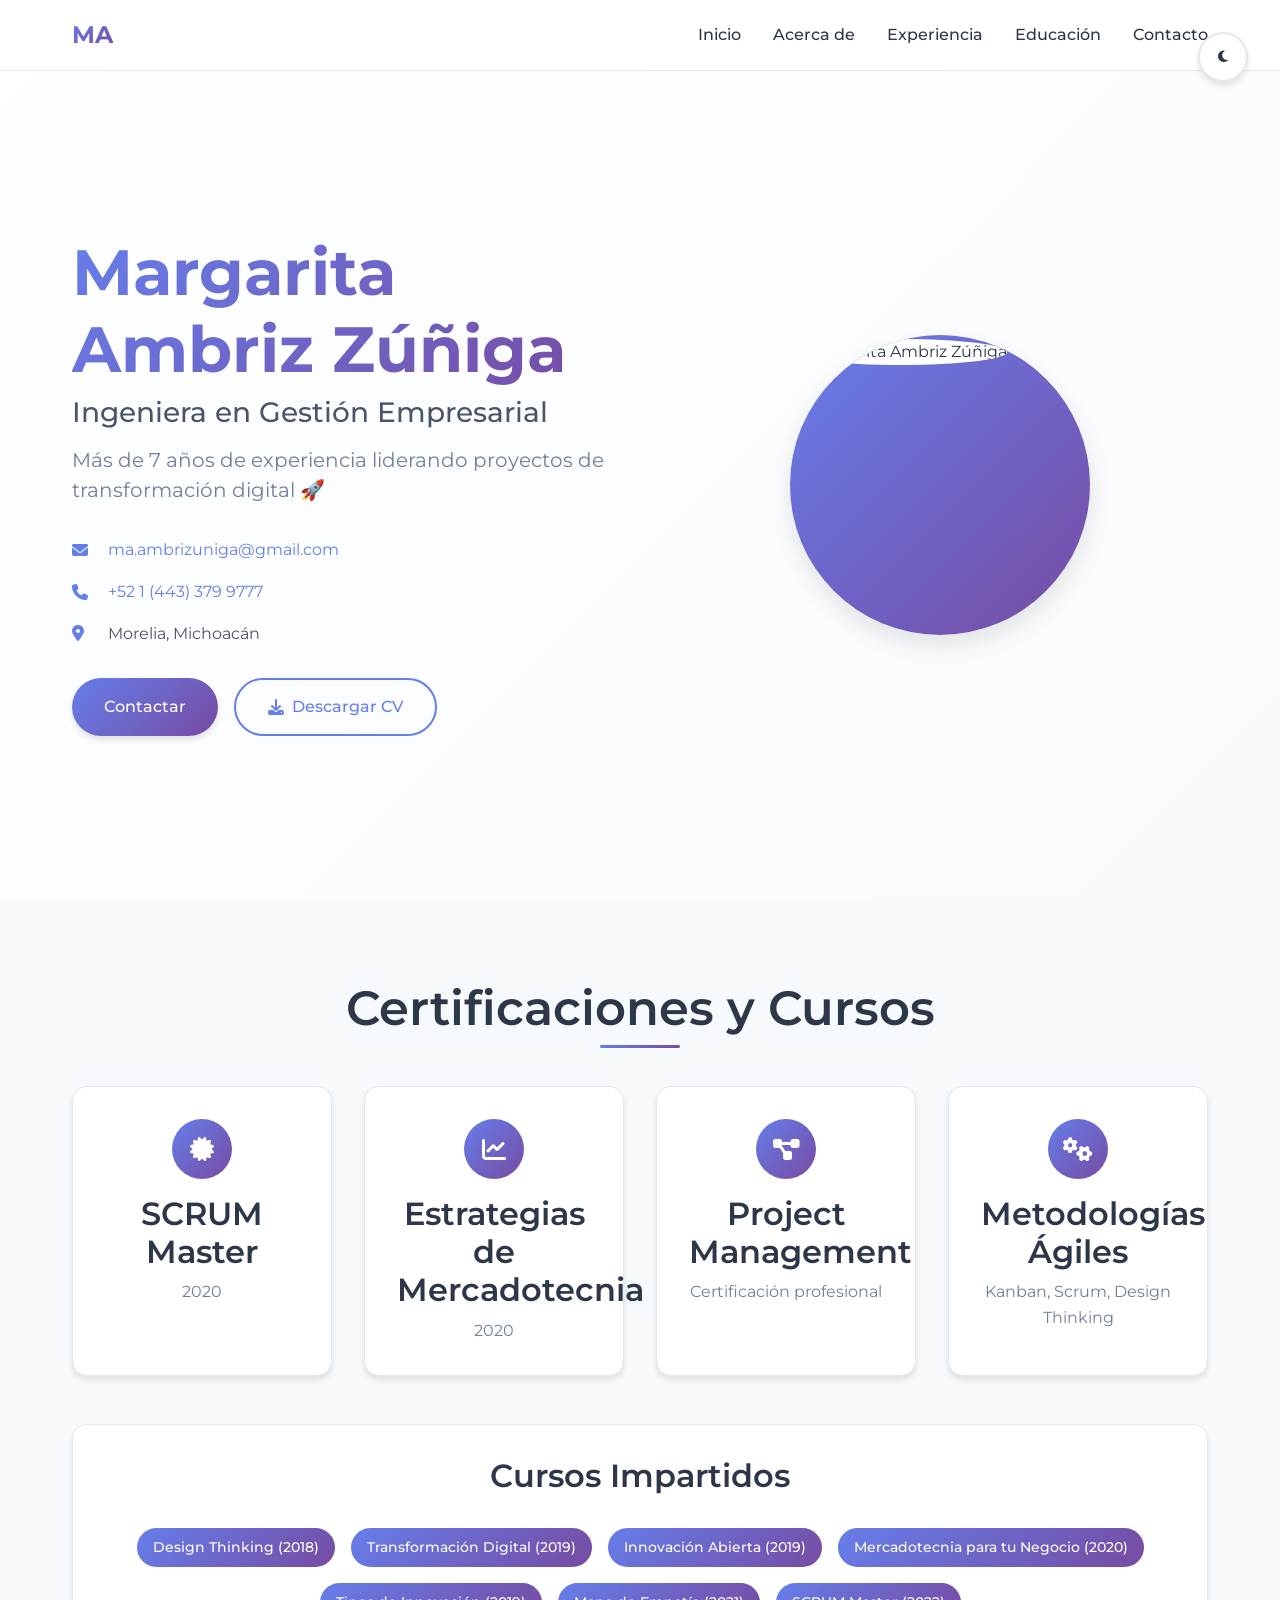
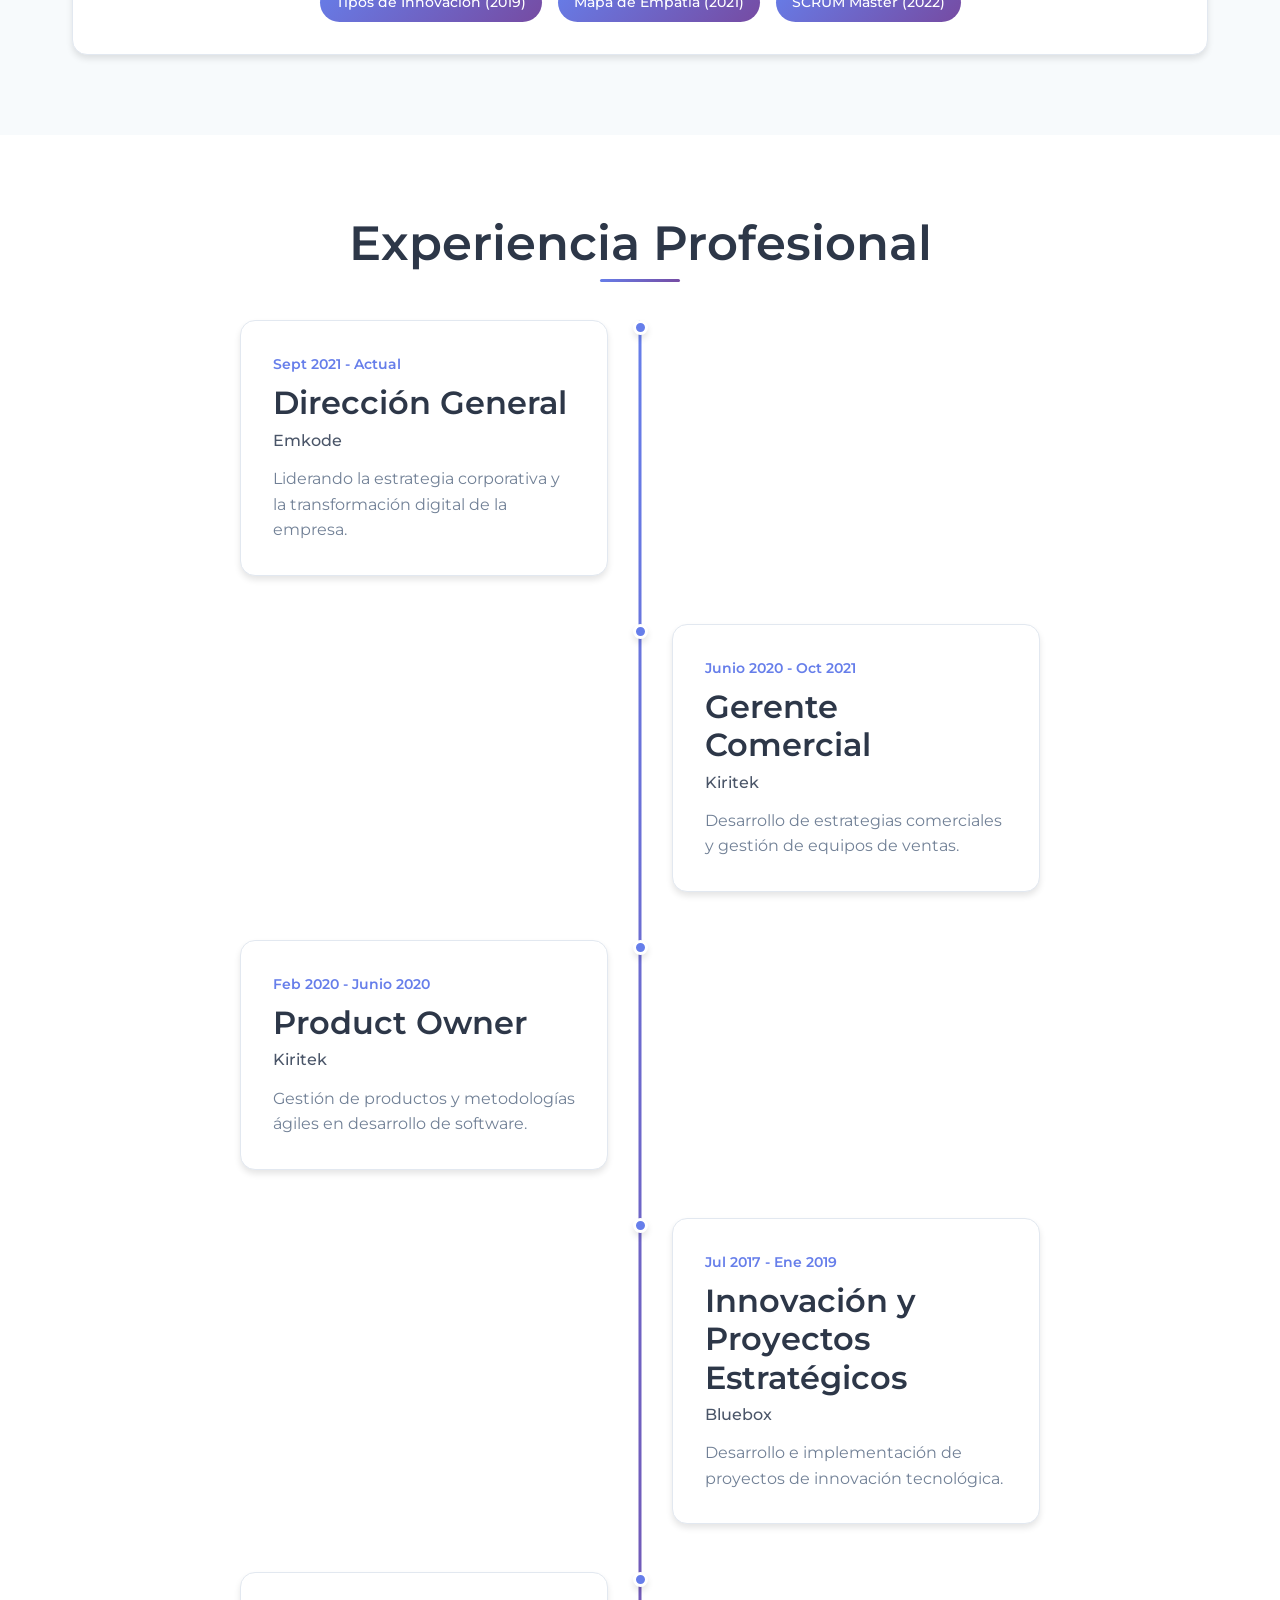
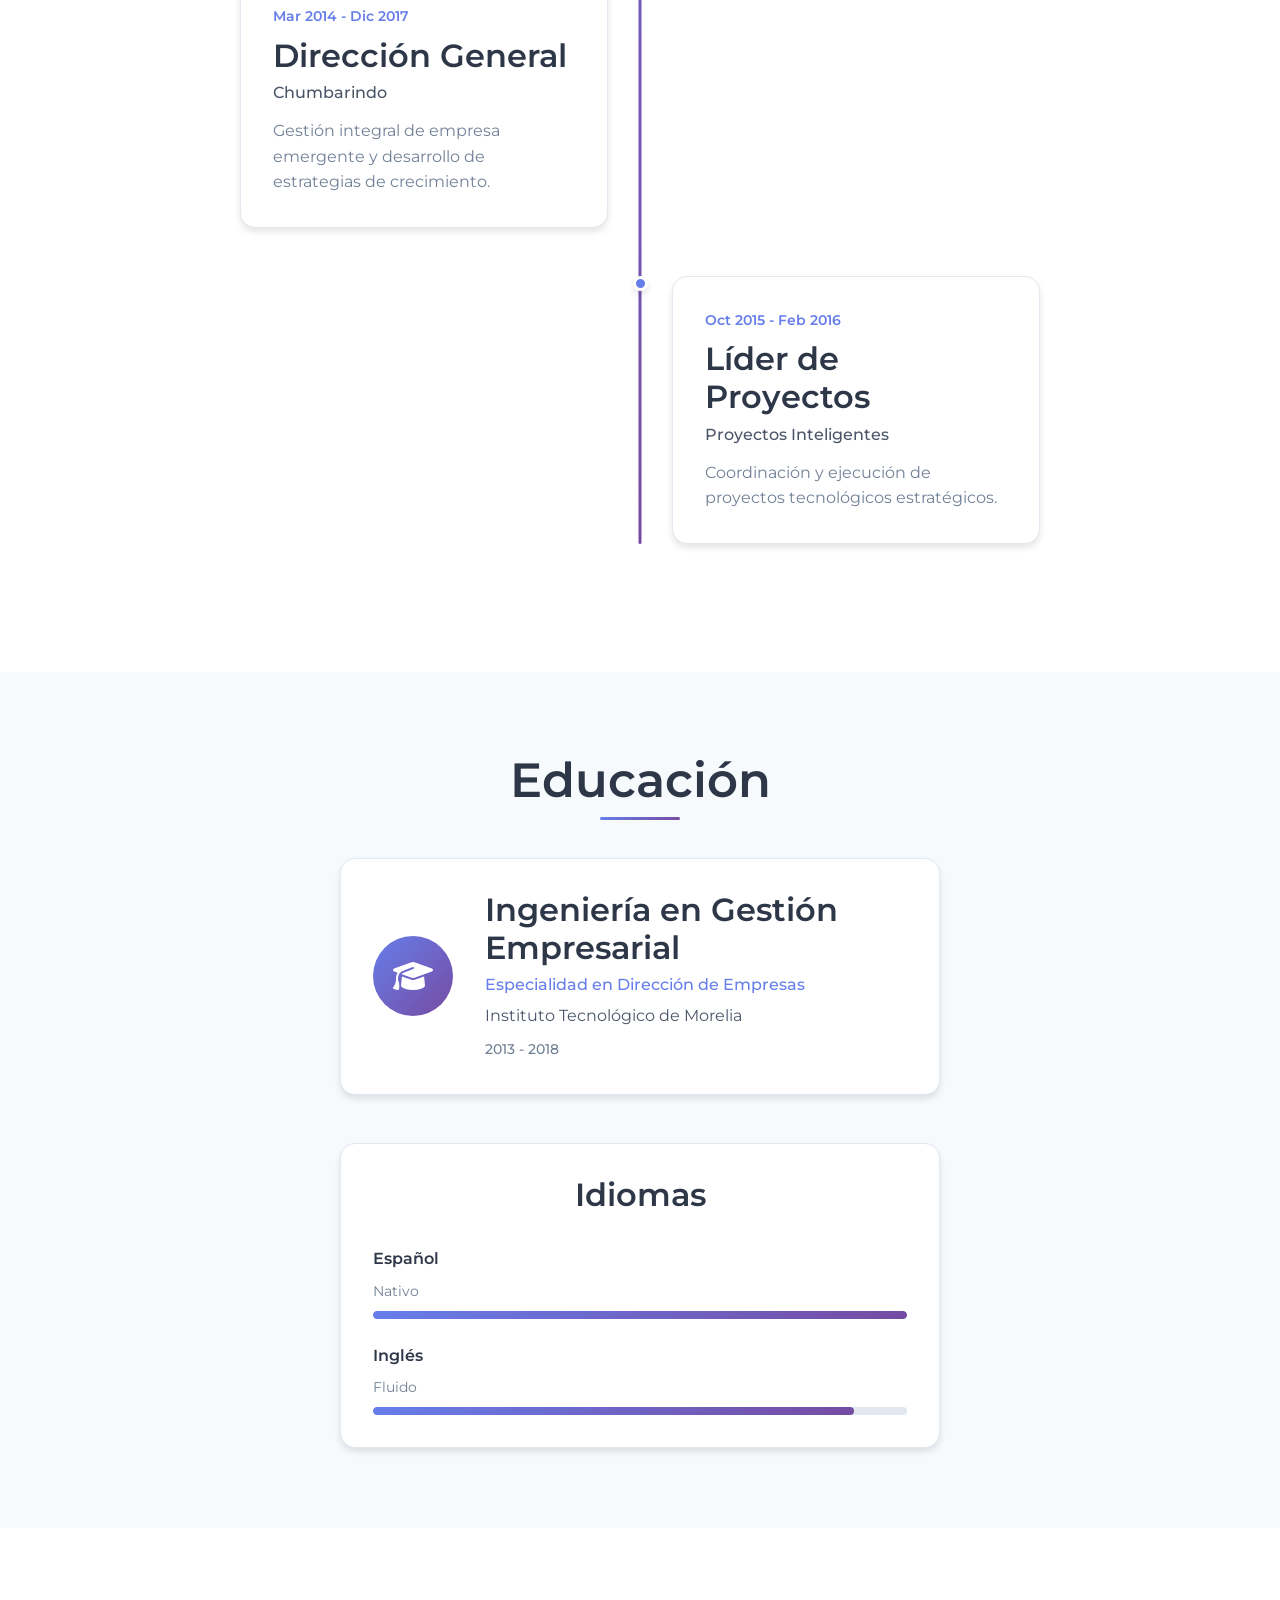
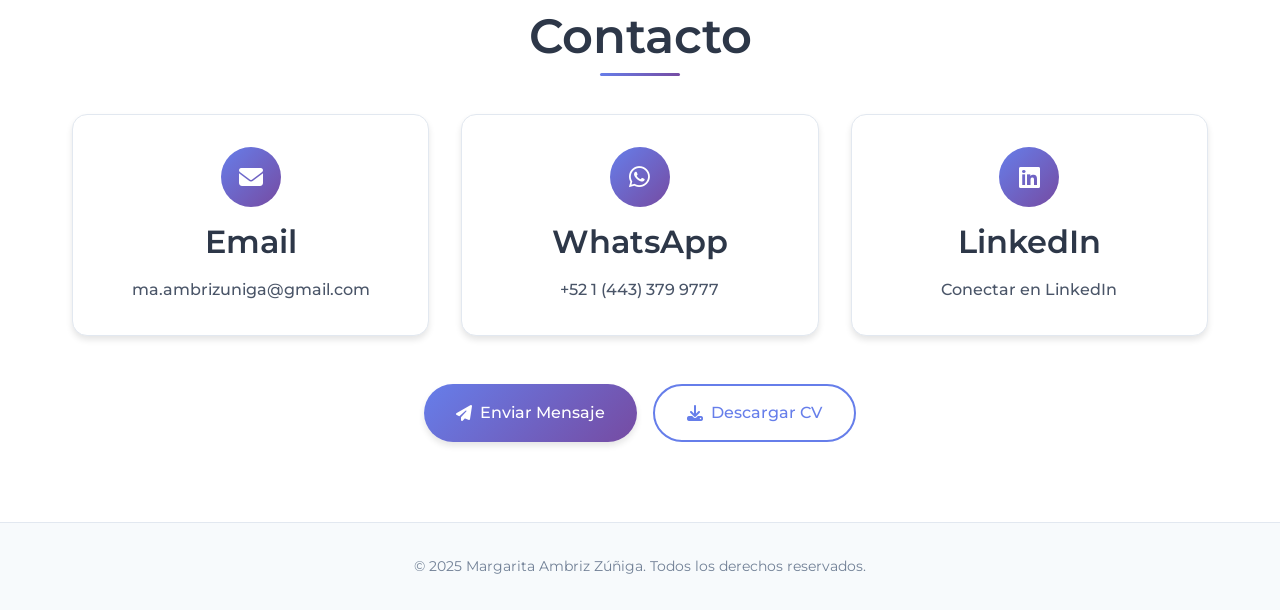
==== index.html @ 80a477b1 "first commit" ====
<!DOCTYPE html>
<html lang="es">
<head>
    <meta charset="UTF-8">
    <meta name="viewport" content="width=device-width, initial-scale=1.0">
    <title>Margarita Ambriz Zúñiga - Ingeniera en Gestión Empresarial</title>

    <!-- SEO Meta Tags -->
    <meta name="description" content="Margarita Ambriz Zúñiga - Ingeniera en Gestión Empresarial con más de 7 años de experiencia en transformación digital, SCRUM Master y líder de proyectos estratégicos.">
    <meta name="keywords" content="Ingeniera Gestión Empresarial, SCRUM Master, Transformación Digital, Project Management, Morelia Michoacán">
    <meta name="author" content="Margarita Ambriz Zúñiga">
    <meta property="og:title" content="Margarita Ambriz Zúñiga - Ingeniera en Gestión Empresarial">
    <meta property="og:description" content="Más de 7 años de experiencia liderando proyectos de transformación digital">
    <meta property="og:type" content="website">

    <!-- Google Fonts -->
    <link rel="preconnect" href="https://fonts.googleapis.com">
    <link rel="preconnect" href="https://fonts.gstatic.com" crossorigin>
    <link href="https://fonts.googleapis.com/css2?family=Montserrat:wght@300;400;500;600;700&display=swap" rel="stylesheet">

    <!-- Font Awesome Icons -->
    <link rel="stylesheet" href="https://cdnjs.cloudflare.com/ajax/libs/font-awesome/6.4.0/css/all.min.css">

    <!-- Custom CSS -->
    <link rel="stylesheet" href="style.css">
</head>
<body>
    <!-- Dark Mode Toggle -->
    <div class="theme-toggle">
        <button id="darkModeToggle" aria-label="Cambiar tema">
            <i class="fas fa-moon"></i>
        </button>
    </div>

    <!-- Navigation -->
    <nav class="navbar">
        <div class="nav-container">
            <div class="nav-logo">
                <span>MA</span>
            </div>
            <ul class="nav-menu">
                <li><a href="#hero">Inicio</a></li>
                <li><a href="#about">Acerca de</a></li>
                <li><a href="#experience">Experiencia</a></li>
                <li><a href="#education">Educación</a></li>
                <li><a href="#contact">Contacto</a></li>
            </ul>
            <div class="hamburger">
                <span></span>
                <span></span>
                <span></span>
            </div>
        </div>
    </nav>

    <!-- Hero Section -->
    <section id="hero" class="hero">
        <div class="hero-container">
            <div class="hero-content">
                <div class="hero-text">
                    <h1 class="hero-name">Margarita Ambriz Zúñiga</h1>
                    <h2 class="hero-title">Ingeniera en Gestión Empresarial</h2>
                    <p class="hero-subtitle">Más de 7 años de experiencia liderando proyectos de transformación digital 🚀</p>

                    <div class="hero-contact">
                        <div class="contact-item">
                            <i class="fas fa-envelope"></i>
                            <a href="mailto:ma.ambrizuniga@gmail.com">ma.ambrizuniga@gmail.com</a>
                        </div>
                        <div class="contact-item">
                            <i class="fas fa-phone"></i>
                            <a href="tel:+524433799777">+52 1 (443) 379 9777</a>
                        </div>
                        <div class="contact-item">
                            <i class="fas fa-map-marker-alt"></i>
                            <span>Morelia, Michoacán</span>
                        </div>
                    </div>

                    <div class="hero-buttons">
                        <a href="#contact" class="btn btn-primary">Contactar</a>
                        <a href="#" class="btn btn-secondary" id="downloadCV">
                            <i class="fas fa-download"></i>
                            Descargar CV
                        </a>
                    </div>
                </div>

                <div class="hero-image">
                    <div class="profile-photo">
                        <img src="https://via.placeholder.com/300x300/667eea/ffffff?text=MA" alt="Margarita Ambriz Zúñiga" id="profileImg">
                    </div>
                </div>
            </div>
        </div>
    </section>

    <!-- About Section -->
    <section id="about" class="about">
        <div class="container">
            <h2 class="section-title">Certificaciones y Cursos</h2>

            <div class="certifications-grid">
                <div class="cert-card">
                    <div class="cert-icon">
                        <i class="fas fa-certificate"></i>
                    </div>
                    <h3>SCRUM Master</h3>
                    <p>2020</p>
                </div>

                <div class="cert-card">
                    <div class="cert-icon">
                        <i class="fas fa-chart-line"></i>
                    </div>
                    <h3>Estrategias de Mercadotecnia</h3>
                    <p>2020</p>
                </div>

                <div class="cert-card">
                    <div class="cert-icon">
                        <i class="fas fa-project-diagram"></i>
                    </div>
                    <h3>Project Management</h3>
                    <p>Certificación profesional</p>
                </div>

                <div class="cert-card">
                    <div class="cert-icon">
                        <i class="fas fa-cogs"></i>
                    </div>
                    <h3>Metodologías Ágiles</h3>
                    <p>Kanban, Scrum, Design Thinking</p>
                </div>
            </div>

            <div class="courses-taught">
                <h3>Cursos Impartidos</h3>
                <div class="courses-list">
                    <span class="course-tag">Design Thinking (2018)</span>
                    <span class="course-tag">Transformación Digital (2019)</span>
                    <span class="course-tag">Innovación Abierta (2019)</span>
                    <span class="course-tag">Mercadotecnia para tu Negocio (2020)</span>
                    <span class="course-tag">Tipos de Innovación (2019)</span>
                    <span class="course-tag">Mapa de Empatía (2021)</span>
                    <span class="course-tag">SCRUM Master (2022)</span>
                </div>
            </div>
        </div>
    </section>

    <!-- Experience Section -->
    <section id="experience" class="experience">
        <div class="container">
            <h2 class="section-title">Experiencia Profesional</h2>

            <div class="timeline">
                <div class="timeline-item">
                    <div class="timeline-dot"></div>
                    <div class="timeline-content">
                        <div class="timeline-date">Sept 2021 - Actual</div>
                        <h3>Dirección General</h3>
                        <h4>Emkode</h4>
                        <p>Liderando la estrategia corporativa y la transformación digital de la empresa.</p>
                    </div>
                </div>

                <div class="timeline-item">
                    <div class="timeline-dot"></div>
                    <div class="timeline-content">
                        <div class="timeline-date">Junio 2020 - Oct 2021</div>
                        <h3>Gerente Comercial</h3>
                        <h4>Kiritek</h4>
                        <p>Desarrollo de estrategias comerciales y gestión de equipos de ventas.</p>
                    </div>
                </div>

                <div class="timeline-item">
                    <div class="timeline-dot"></div>
                    <div class="timeline-content">
                        <div class="timeline-date">Feb 2020 - Junio 2020</div>
                        <h3>Product Owner</h3>
                        <h4>Kiritek</h4>
                        <p>Gestión de productos y metodologías ágiles en desarrollo de software.</p>
                    </div>
                </div>

                <div class="timeline-item">
                    <div class="timeline-dot"></div>
                    <div class="timeline-content">
                        <div class="timeline-date">Jul 2017 - Ene 2019</div>
                        <h3>Innovación y Proyectos Estratégicos</h3>
                        <h4>Bluebox</h4>
                        <p>Desarrollo e implementación de proyectos de innovación tecnológica.</p>
                    </div>
                </div>

                <div class="timeline-item">
                    <div class="timeline-dot"></div>
                    <div class="timeline-content">
                        <div class="timeline-date">Mar 2014 - Dic 2017</div>
                        <h3>Dirección General</h3>
                        <h4>Chumbarindo</h4>
                        <p>Gestión integral de empresa emergente y desarrollo de estrategias de crecimiento.</p>
                    </div>
                </div>

                <div class="timeline-item">
                    <div class="timeline-dot"></div>
                    <div class="timeline-content">
                        <div class="timeline-date">Oct 2015 - Feb 2016</div>
                        <h3>Líder de Proyectos</h3>
                        <h4>Proyectos Inteligentes</h4>
                        <p>Coordinación y ejecución de proyectos tecnológicos estratégicos.</p>
                    </div>
                </div>
            </div>
        </div>
    </section>

    <!-- Education Section -->
    <section id="education" class="education">
        <div class="container">
            <h2 class="section-title">Educación</h2>

            <div class="education-content">
                <div class="education-item">
                    <div class="education-icon">
                        <i class="fas fa-graduation-cap"></i>
                    </div>
                    <div class="education-info">
                        <h3>Ingeniería en Gestión Empresarial</h3>
                        <h4>Especialidad en Dirección de Empresas</h4>
                        <p>Instituto Tecnológico de Morelia</p>
                        <span class="education-date">2013 - 2018</span>
                    </div>
                </div>
            </div>

            <div class="languages">
                <h3>Idiomas</h3>
                <div class="languages-grid">
                    <div class="language-item">
                        <span class="language-name">Español</span>
                        <span class="language-level">Nativo</span>
                        <div class="language-bar">
                            <div class="language-progress" style="width: 100%"></div>
                        </div>
                    </div>
                    <div class="language-item">
                        <span class="language-name">Inglés</span>
                        <span class="language-level">Fluido</span>
                        <div class="language-bar">
                            <div class="language-progress" style="width: 90%"></div>
                        </div>
                    </div>
                </div>
            </div>
        </div>
    </section>

    <!-- Contact Section -->
    <section id="contact" class="contact">
        <div class="container">
            <h2 class="section-title">Contacto</h2>

            <div class="contact-content">
                <div class="contact-info">
                    <div class="contact-card">
                        <div class="contact-icon">
                            <i class="fas fa-envelope"></i>
                        </div>
                        <h3>Email</h3>
                        <a href="mailto:ma.ambrizuniga@gmail.com">ma.ambrizuniga@gmail.com</a>
                    </div>

                    <div class="contact-card">
                        <div class="contact-icon">
                            <i class="fab fa-whatsapp"></i>
                        </div>
                        <h3>WhatsApp</h3>
                        <a href="https://wa.me/524433799777" target="_blank">+52 1 (443) 379 9777</a>
                    </div>

                    <div class="contact-card">
                        <div class="contact-icon">
                            <i class="fab fa-linkedin"></i>
                        </div>
                        <h3>LinkedIn</h3>
                        <a href="#" target="_blank" id="linkedinLink">Conectar en LinkedIn</a>
                    </div>
                </div>

                <div class="contact-actions">
                    <a href="mailto:ma.ambrizuniga@gmail.com" class="btn btn-primary">
                        <i class="fas fa-paper-plane"></i>
                        Enviar Mensaje
                    </a>
                    <a href="#" class="btn btn-secondary" id="downloadCVFooter">
                        <i class="fas fa-download"></i>
                        Descargar CV
                    </a>
                </div>
            </div>
        </div>
    </section>

    <!-- Footer -->
    <footer class="footer">
        <div class="container">
            <p>&copy; 2025 Margarita Ambriz Zúñiga. Todos los derechos reservados.</p>
        </div>
    </footer>

    <!-- Custom JavaScript -->
    <script src="script.js"></script>
</body>
</html>
---- style.css ----
/* Reset and Base Styles */
* {
    margin: 0;
    padding: 0;
    box-sizing: border-box;
}

:root {
    /* Light Theme Colors */
    --primary-color: #667eea;
    --primary-gradient: linear-gradient(135deg, #667eea 0%, #764ba2 100%);
    --secondary-color: #f093fb;
    --accent-color: #4facfe;
    --text-primary: #2d3748;
    --text-secondary: #4a5568;
    --text-muted: #718096;
    --bg-primary: #ffffff;
    --bg-secondary: #f7fafc;
    --bg-card: #ffffff;
    --border-color: #e2e8f0;
    --shadow-light: 0 1px 3px rgba(0, 0, 0, 0.1);
    --shadow-medium: 0 4px 6px rgba(0, 0, 0, 0.1);
    --shadow-large: 0 10px 25px rgba(0, 0, 0, 0.1);
    --transition: all 0.3s cubic-bezier(0.4, 0, 0.2, 1);
}

/* Dark Theme Colors */
[data-theme="dark"] {
    --text-primary: #f7fafc;
    --text-secondary: #e2e8f0;
    --text-muted: #a0aec0;
    --bg-primary: #1a202c;
    --bg-secondary: #2d3748;
    --bg-card: #2d3748;
    --border-color: #4a5568;
    --shadow-light: 0 1px 3px rgba(0, 0, 0, 0.3);
    --shadow-medium: 0 4px 6px rgba(0, 0, 0, 0.3);
    --shadow-large: 0 10px 25px rgba(0, 0, 0, 0.3);
}

html {
    scroll-behavior: smooth;
}

body {
    font-family: 'Montserrat', sans-serif;
    line-height: 1.6;
    color: var(--text-primary);
    background-color: var(--bg-primary);
    transition: var(--transition);
}

/* Typography */
h1, h2, h3, h4, h5, h6 {
    font-weight: 600;
    line-height: 1.2;
    margin-bottom: 1rem;
}

h1 {
    font-size: clamp(2.5rem, 5vw, 4rem);
    font-weight: 700;
}

h2 {
    font-size: clamp(2rem, 4vw, 3rem);
}

h3 {
    font-size: clamp(1.5rem, 3vw, 2rem);
}

p {
    margin-bottom: 1rem;
    color: var(--text-secondary);
}

a {
    text-decoration: none;
    color: var(--primary-color);
    transition: var(--transition);
}

a:hover {
    color: var(--accent-color);
}

/* Utility Classes */
.container {
    max-width: 1200px;
    margin: 0 auto;
    padding: 0 2rem;
}

.section-title {
    text-align: center;
    margin-bottom: 3rem;
    position: relative;
    color: var(--text-primary);
}

.section-title::after {
    content: '';
    position: absolute;
    bottom: -10px;
    left: 50%;
    transform: translateX(-50%);
    width: 80px;
    height: 3px;
    background: var(--primary-gradient);
    border-radius: 2px;
}

/* Buttons */
.btn {
    display: inline-flex;
    align-items: center;
    gap: 0.5rem;
    padding: 0.875rem 2rem;
    border: none;
    border-radius: 50px;
    font-weight: 500;
    text-decoration: none;
    cursor: pointer;
    transition: var(--transition);
    font-size: 1rem;
    text-align: center;
}

.btn-primary {
    background: var(--primary-gradient);
    color: white;
    box-shadow: var(--shadow-medium);
}

.btn-primary:hover {
    transform: translateY(-2px);
    box-shadow: var(--shadow-large);
    color: white;
}

.btn-secondary {
    background: transparent;
    color: var(--primary-color);
    border: 2px solid var(--primary-color);
}

.btn-secondary:hover {
    background: var(--primary-color);
    color: white;
}

/* Theme Toggle */
.theme-toggle {
    position: fixed;
    top: 2rem;
    right: 2rem;
    z-index: 1000;
}

#darkModeToggle {
    background: var(--bg-card);
    border: 2px solid var(--border-color);
    border-radius: 50%;
    width: 50px;
    height: 50px;
    display: flex;
    align-items: center;
    justify-content: center;
    cursor: pointer;
    transition: var(--transition);
    color: var(--text-primary);
    box-shadow: var(--shadow-medium);
}

#darkModeToggle:hover {
    transform: scale(1.1);
    box-shadow: var(--shadow-large);
}

/* Navigation */
.navbar {
    position: fixed;
    top: 0;
    width: 100%;
    background: rgba(255, 255, 255, 0.95);
    backdrop-filter: blur(10px);
    border-bottom: 1px solid var(--border-color);
    z-index: 999;
    transition: var(--transition);
}

[data-theme="dark"] .navbar {
    background: rgba(26, 32, 44, 0.95);
}

.nav-container {
    max-width: 1200px;
    margin: 0 auto;
    padding: 0 2rem;
    display: flex;
    align-items: center;
    justify-content: space-between;
    height: 70px;
}

.nav-logo {
    font-size: 1.5rem;
    font-weight: 700;
    background: var(--primary-gradient);
    -webkit-background-clip: text;
    -webkit-text-fill-color: transparent;
    background-clip: text;
}

.nav-menu {
    display: flex;
    list-style: none;
    gap: 2rem;
    margin: 0;
}

.nav-menu a {
    color: var(--text-primary);
    font-weight: 500;
    transition: var(--transition);
    position: relative;
}

.nav-menu a::after {
    content: '';
    position: absolute;
    bottom: -5px;
    left: 0;
    width: 0;
    height: 2px;
    background: var(--primary-gradient);
    transition: var(--transition);
}

.nav-menu a:hover::after {
    width: 100%;
}

.hamburger {
    display: none;
    flex-direction: column;
    cursor: pointer;
    gap: 4px;
}

.hamburger span {
    width: 25px;
    height: 3px;
    background: var(--text-primary);
    border-radius: 2px;
    transition: var(--transition);
}

/* Hero Section */
.hero {
    min-height: 100vh;
    display: flex;
    align-items: center;
    background: linear-gradient(135deg, var(--bg-primary) 0%, var(--bg-secondary) 100%);
    padding-top: 70px;
}

.hero-container {
    max-width: 1200px;
    margin: 0 auto;
    padding: 0 2rem;
    width: 100%;
}

.hero-content {
    display: grid;
    grid-template-columns: 1fr 1fr;
    gap: 4rem;
    align-items: center;
}

.hero-name {
    background: var(--primary-gradient);
    -webkit-background-clip: text;
    -webkit-text-fill-color: transparent;
    background-clip: text;
    margin-bottom: 0.5rem;
}

.hero-title {
    color: var(--text-secondary);
    font-size: clamp(1.25rem, 3vw, 1.75rem);
    font-weight: 500;
    margin-bottom: 1rem;
}

.hero-subtitle {
    font-size: clamp(1.1rem, 2.5vw, 1.25rem);
    color: var(--text-muted);
    margin-bottom: 2rem;
    line-height: 1.5;
}

.hero-contact {
    display: flex;
    flex-direction: column;
    gap: 1rem;
    margin-bottom: 2rem;
}

.contact-item {
    display: flex;
    align-items: center;
    gap: 1rem;
    color: var(--text-secondary);
}

.contact-item i {
    color: var(--primary-color);
    width: 20px;
}

.hero-buttons {
    display: flex;
    gap: 1rem;
    flex-wrap: wrap;
}

.hero-image {
    display: flex;
    justify-content: center;
    align-items: center;
}

.profile-photo {
    position: relative;
    width: 300px;
    height: 300px;
    border-radius: 50%;
    overflow: hidden;
    box-shadow: var(--shadow-large);
    background: var(--primary-gradient);
    padding: 4px;
}

.profile-photo img {
    width: 100%;
    height: 100%;
    object-fit: cover;
    border-radius: 50%;
    background: var(--bg-primary);
}

/* About Section */
.about {
    padding: 5rem 0;
    background: var(--bg-secondary);
}

.certifications-grid {
    display: grid;
    grid-template-columns: repeat(auto-fit, minmax(250px, 1fr));
    gap: 2rem;
    margin-bottom: 3rem;
}

.cert-card {
    background: var(--bg-card);
    padding: 2rem;
    border-radius: 15px;
    text-align: center;
    box-shadow: var(--shadow-medium);
    transition: var(--transition);
    border: 1px solid var(--border-color);
}

.cert-card:hover {
    transform: translateY(-5px);
    box-shadow: var(--shadow-large);
}

.cert-icon {
    width: 60px;
    height: 60px;
    background: var(--primary-gradient);
    border-radius: 50%;
    display: flex;
    align-items: center;
    justify-content: center;
    margin: 0 auto 1rem;
    color: white;
    font-size: 1.5rem;
}

.cert-card h3 {
    color: var(--text-primary);
    margin-bottom: 0.5rem;
}

.cert-card p {
    color: var(--text-muted);
    margin: 0;
}

.courses-taught {
    background: var(--bg-card);
    padding: 2rem;
    border-radius: 15px;
    box-shadow: var(--shadow-medium);
    border: 1px solid var(--border-color);
}

.courses-taught h3 {
    text-align: center;
    margin-bottom: 2rem;
    color: var(--text-primary);
}

.courses-list {
    display: flex;
    flex-wrap: wrap;
    gap: 1rem;
    justify-content: center;
}

.course-tag {
    background: var(--primary-gradient);
    color: white;
    padding: 0.5rem 1rem;
    border-radius: 25px;
    font-size: 0.9rem;
    font-weight: 500;
    transition: var(--transition);
}

.course-tag:hover {
    transform: scale(1.05);
}

/* Experience Section */
.experience {
    padding: 5rem 0;
    background: var(--bg-primary);
}

.timeline {
    position: relative;
    max-width: 800px;
    margin: 0 auto;
}

.timeline::before {
    content: '';
    position: absolute;
    top: 0;
    left: 50%;
    transform: translateX(-50%);
    width: 3px;
    height: 100%;
    background: var(--primary-gradient);
    border-radius: 2px;
}

.timeline-item {
    position: relative;
    margin-bottom: 3rem;
    width: 50%;
}

.timeline-item:nth-child(odd) {
    left: 0;
    padding-right: 2rem;
}

.timeline-item:nth-child(even) {
    left: 50%;
    padding-left: 2rem;
}

.timeline-dot {
    position: absolute;
    top: 0;
    width: 15px;
    height: 15px;
    background: var(--primary-color);
    border-radius: 50%;
    border: 3px solid var(--bg-primary);
    box-shadow: var(--shadow-medium);
}

.timeline-item:nth-child(odd) .timeline-dot {
    right: -7.5px;
}

.timeline-item:nth-child(even) .timeline-dot {
    left: -7.5px;
}

.timeline-content {
    background: var(--bg-card);
    padding: 2rem;
    border-radius: 15px;
    box-shadow: var(--shadow-medium);
    border: 1px solid var(--border-color);
    transition: var(--transition);
}

.timeline-content:hover {
    transform: translateY(-3px);
    box-shadow: var(--shadow-large);
}

.timeline-date {
    color: var(--primary-color);
    font-weight: 600;
    font-size: 0.9rem;
    margin-bottom: 0.5rem;
}

.timeline-content h3 {
    color: var(--text-primary);
    margin-bottom: 0.5rem;
}

.timeline-content h4 {
    color: var(--text-secondary);
    font-weight: 500;
    margin-bottom: 1rem;
}

.timeline-content p {
    color: var(--text-muted);
    margin: 0;
    line-height: 1.6;
}

/* Education Section */
.education {
    padding: 5rem 0;
    background: var(--bg-secondary);
}

.education-content {
    margin-bottom: 3rem;
}

.education-item {
    display: flex;
    align-items: center;
    gap: 2rem;
    background: var(--bg-card);
    padding: 2rem;
    border-radius: 15px;
    box-shadow: var(--shadow-medium);
    border: 1px solid var(--border-color);
    max-width: 600px;
    margin: 0 auto;
}

.education-icon {
    width: 80px;
    height: 80px;
    background: var(--primary-gradient);
    border-radius: 50%;
    display: flex;
    align-items: center;
    justify-content: center;
    color: white;
    font-size: 2rem;
    flex-shrink: 0;
}

.education-info h3 {
    color: var(--text-primary);
    margin-bottom: 0.5rem;
}

.education-info h4 {
    color: var(--primary-color);
    font-weight: 500;
    margin-bottom: 0.5rem;
}

.education-info p {
    color: var(--text-secondary);
    margin-bottom: 0.5rem;
}

.education-date {
    color: var(--text-muted);
    font-weight: 500;
    font-size: 0.9rem;
}

.languages {
    background: var(--bg-card);
    padding: 2rem;
    border-radius: 15px;
    box-shadow: var(--shadow-medium);
    border: 1px solid var(--border-color);
    max-width: 600px;
    margin: 0 auto;
}

.languages h3 {
    text-align: center;
    margin-bottom: 2rem;
    color: var(--text-primary);
}

.languages-grid {
    display: flex;
    flex-direction: column;
    gap: 1.5rem;
}

.language-item {
    display: flex;
    flex-direction: column;
    gap: 0.5rem;
}

.language-name {
    font-weight: 600;
    color: var(--text-primary);
}

.language-level {
    color: var(--text-muted);
    font-size: 0.9rem;
}

.language-bar {
    height: 8px;
    background: var(--border-color);
    border-radius: 4px;
    overflow: hidden;
}

.language-progress {
    height: 100%;
    background: var(--primary-gradient);
    border-radius: 4px;
    transition: var(--transition);
}

/* Contact Section */
.contact {
    padding: 5rem 0;
    background: var(--bg-primary);
}

.contact-content {
    text-align: center;
}

.contact-info {
    display: grid;
    grid-template-columns: repeat(auto-fit, minmax(250px, 1fr));
    gap: 2rem;
    margin-bottom: 3rem;
}

.contact-card {
    background: var(--bg-card);
    padding: 2rem;
    border-radius: 15px;
    box-shadow: var(--shadow-medium);
    border: 1px solid var(--border-color);
    transition: var(--transition);
}

.contact-card:hover {
    transform: translateY(-5px);
    box-shadow: var(--shadow-large);
}

.contact-icon {
    width: 60px;
    height: 60px;
    background: var(--primary-gradient);
    border-radius: 50%;
    display: flex;
    align-items: center;
    justify-content: center;
    margin: 0 auto 1rem;
    color: white;
    font-size: 1.5rem;
}

.contact-card h3 {
    color: var(--text-primary);
    margin-bottom: 1rem;
}

.contact-card a {
    color: var(--text-secondary);
    font-weight: 500;
}

.contact-actions {
    display: flex;
    gap: 1rem;
    justify-content: center;
    flex-wrap: wrap;
}

/* Footer */
.footer {
    background: var(--bg-secondary);
    padding: 2rem 0;
    text-align: center;
    border-top: 1px solid var(--border-color);
}

.footer p {
    color: var(--text-muted);
    margin: 0;
    font-size: 0.9rem;
}

/* Responsive Design */
@media (max-width: 1024px) {
    .timeline::before {
        left: 30px;
    }

    .timeline-item {
        width: 100%;
        left: 0 !important;
        padding-left: 4rem !important;
        padding-right: 0 !important;
    }

    .timeline-dot {
        left: 22.5px !important;
    }
}

@media (max-width: 768px) {
    .container {
        padding: 0 1rem;
    }

    .nav-container {
        padding: 0 1rem;
    }

    .nav-menu {
        position: fixed;
        top: 70px;
        left: -100%;
        width: 100%;
        height: calc(100vh - 70px);
        background: var(--bg-primary);
        flex-direction: column;
        justify-content: flex-start;
        align-items: center;
        padding-top: 2rem;
        transition: var(--transition);
        border-top: 1px solid var(--border-color);
    }

    .nav-menu.active {
        left: 0;
    }

    .hamburger {
        display: flex;
    }

    .hamburger.active span:nth-child(1) {
        transform: rotate(45deg) translate(5px, 5px);
    }

    .hamburger.active span:nth-child(2) {
        opacity: 0;
    }

    .hamburger.active span:nth-child(3) {
        transform: rotate(-45deg) translate(7px, -6px);
    }

    .hero-content {
        grid-template-columns: 1fr;
        gap: 2rem;
        text-align: center;
    }

    .hero-image {
        order: -1;
    }

    .profile-photo {
        width: 250px;
        height: 250px;
    }

    .hero-buttons {
        justify-content: center;
    }

    .hero-contact {
        align-items: center;
    }

    .contact-item {
        justify-content: center;
    }

    .education-item {
        flex-direction: column;
        text-align: center;
    }

    .education-icon {
        width: 60px;
        height: 60px;
        font-size: 1.5rem;
    }

    .theme-toggle {
        top: 1rem;
        right: 1rem;
    }

    #darkModeToggle {
        width: 45px;
        height: 45px;
    }
}

@media (max-width: 480px) {
    .certifications-grid {
        grid-template-columns: 1fr;
    }

    .contact-info {
        grid-template-columns: 1fr;
    }

    .contact-actions {
        flex-direction: column;
        align-items: center;
    }

    .btn {
        width: 100%;
        max-width: 300px;
    }

    .timeline-item {
        padding-left: 3rem !important;
    }

    .timeline-content {
        padding: 1.5rem;
    }

    .courses-list {
        flex-direction: column;
        align-items: center;
    }

    .course-tag {
        text-align: center;
    }
}

/* Animation Classes */
.fade-in {
    opacity: 0;
    transform: translateY(30px);
    transition: all 0.6s ease;
}

.fade-in.visible {
    opacity: 1;
    transform: translateY(0);
}

.slide-in-left {
    opacity: 0;
    transform: translateX(-50px);
    transition: all 0.6s ease;
}

.slide-in-left.visible {
    opacity: 1;
    transform: translateX(0);
}

.slide-in-right {
    opacity: 0;
    transform: translateX(50px);
    transition: all 0.6s ease;
}

.slide-in-right.visible {
    opacity: 1;
    transform: translateX(0);
}

/* Custom Scrollbar */
::-webkit-scrollbar {
    width: 8px;
}

::-webkit-scrollbar-track {
    background: var(--bg-secondary);
}

::-webkit-scrollbar-thumb {
    background: var(--primary-gradient);
    border-radius: 4px;
}

::-webkit-scrollbar-thumb:hover {
    background: var(--accent-color);
}

/* Print Styles */
@media print {
    .theme-toggle,
    .navbar,
    .hero-buttons,
    .contact-actions {
        display: none !important;
    }

    body {
        color: #000 !important;
        background: #fff !important;
    }

    .hero {
        min-height: auto;
        padding: 2rem 0;
    }

    section {
        page-break-inside: avoid;
        margin-bottom: 2rem;
    }
}
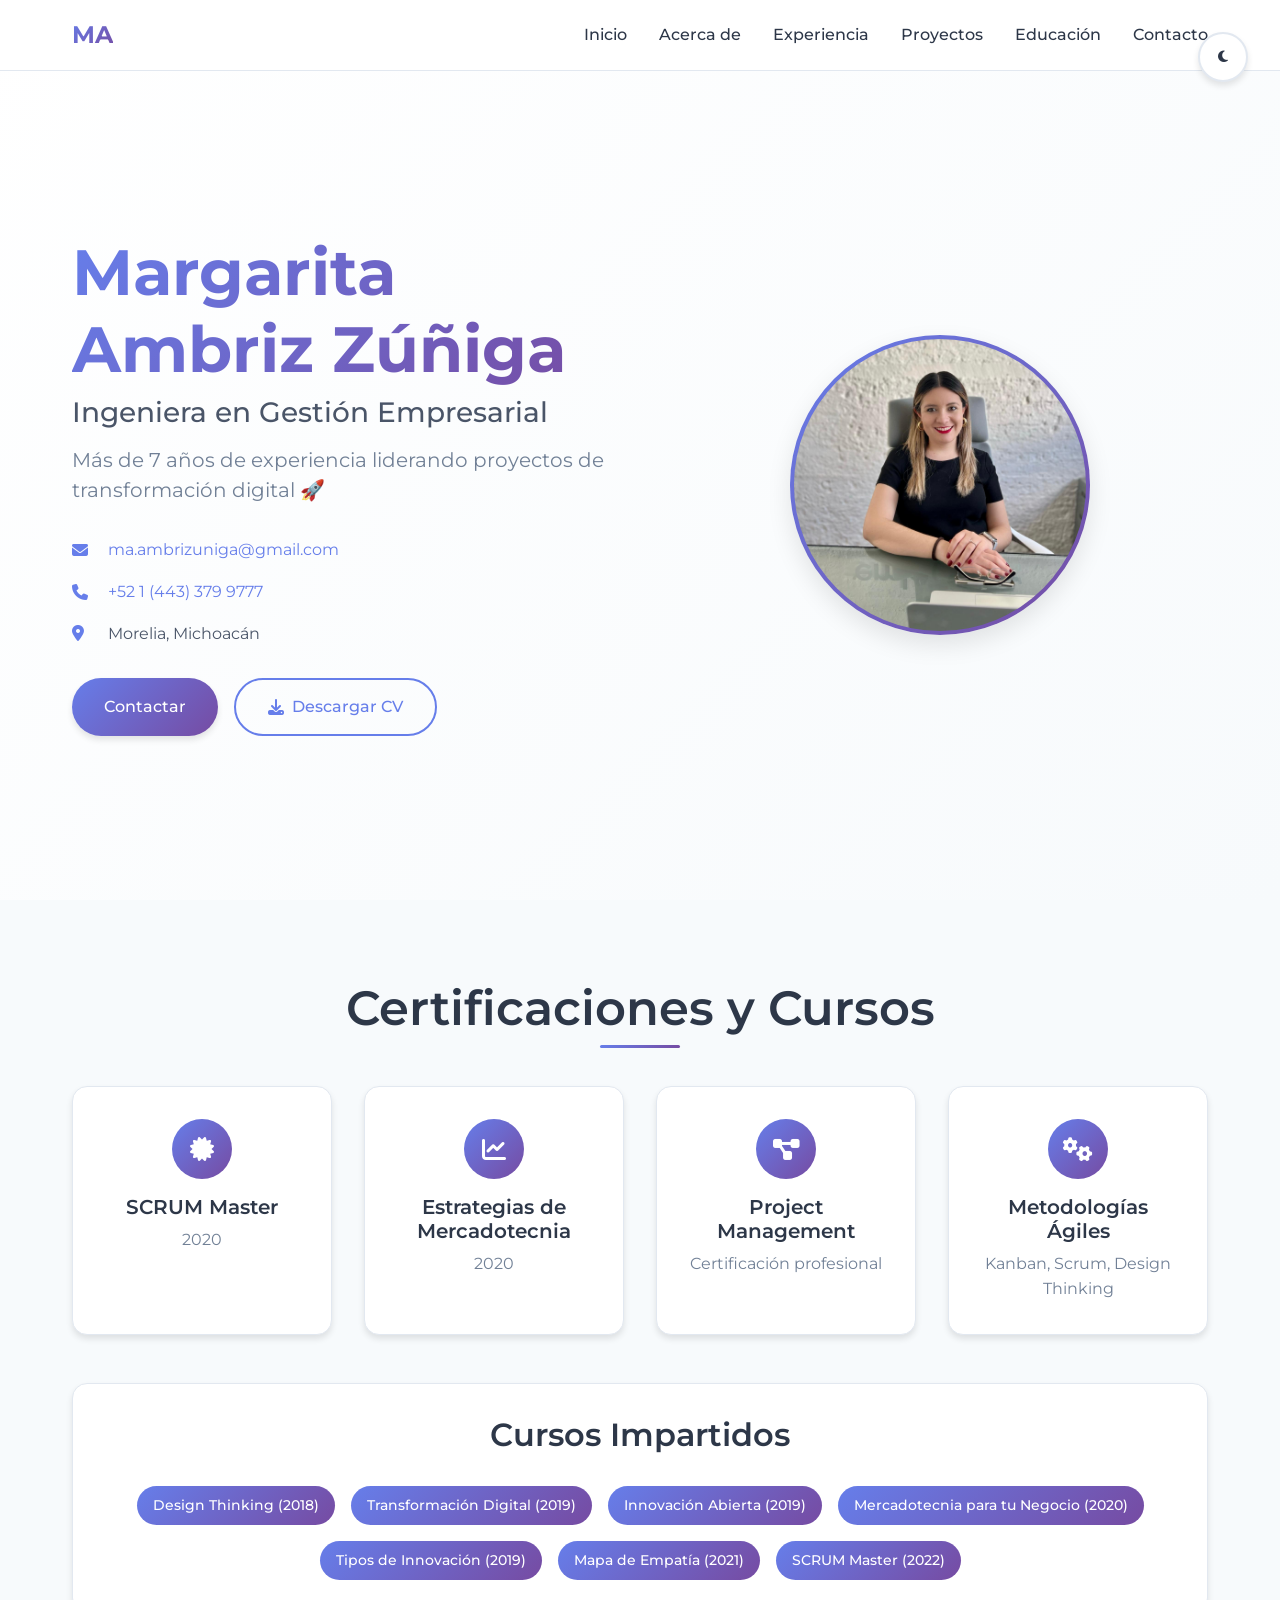
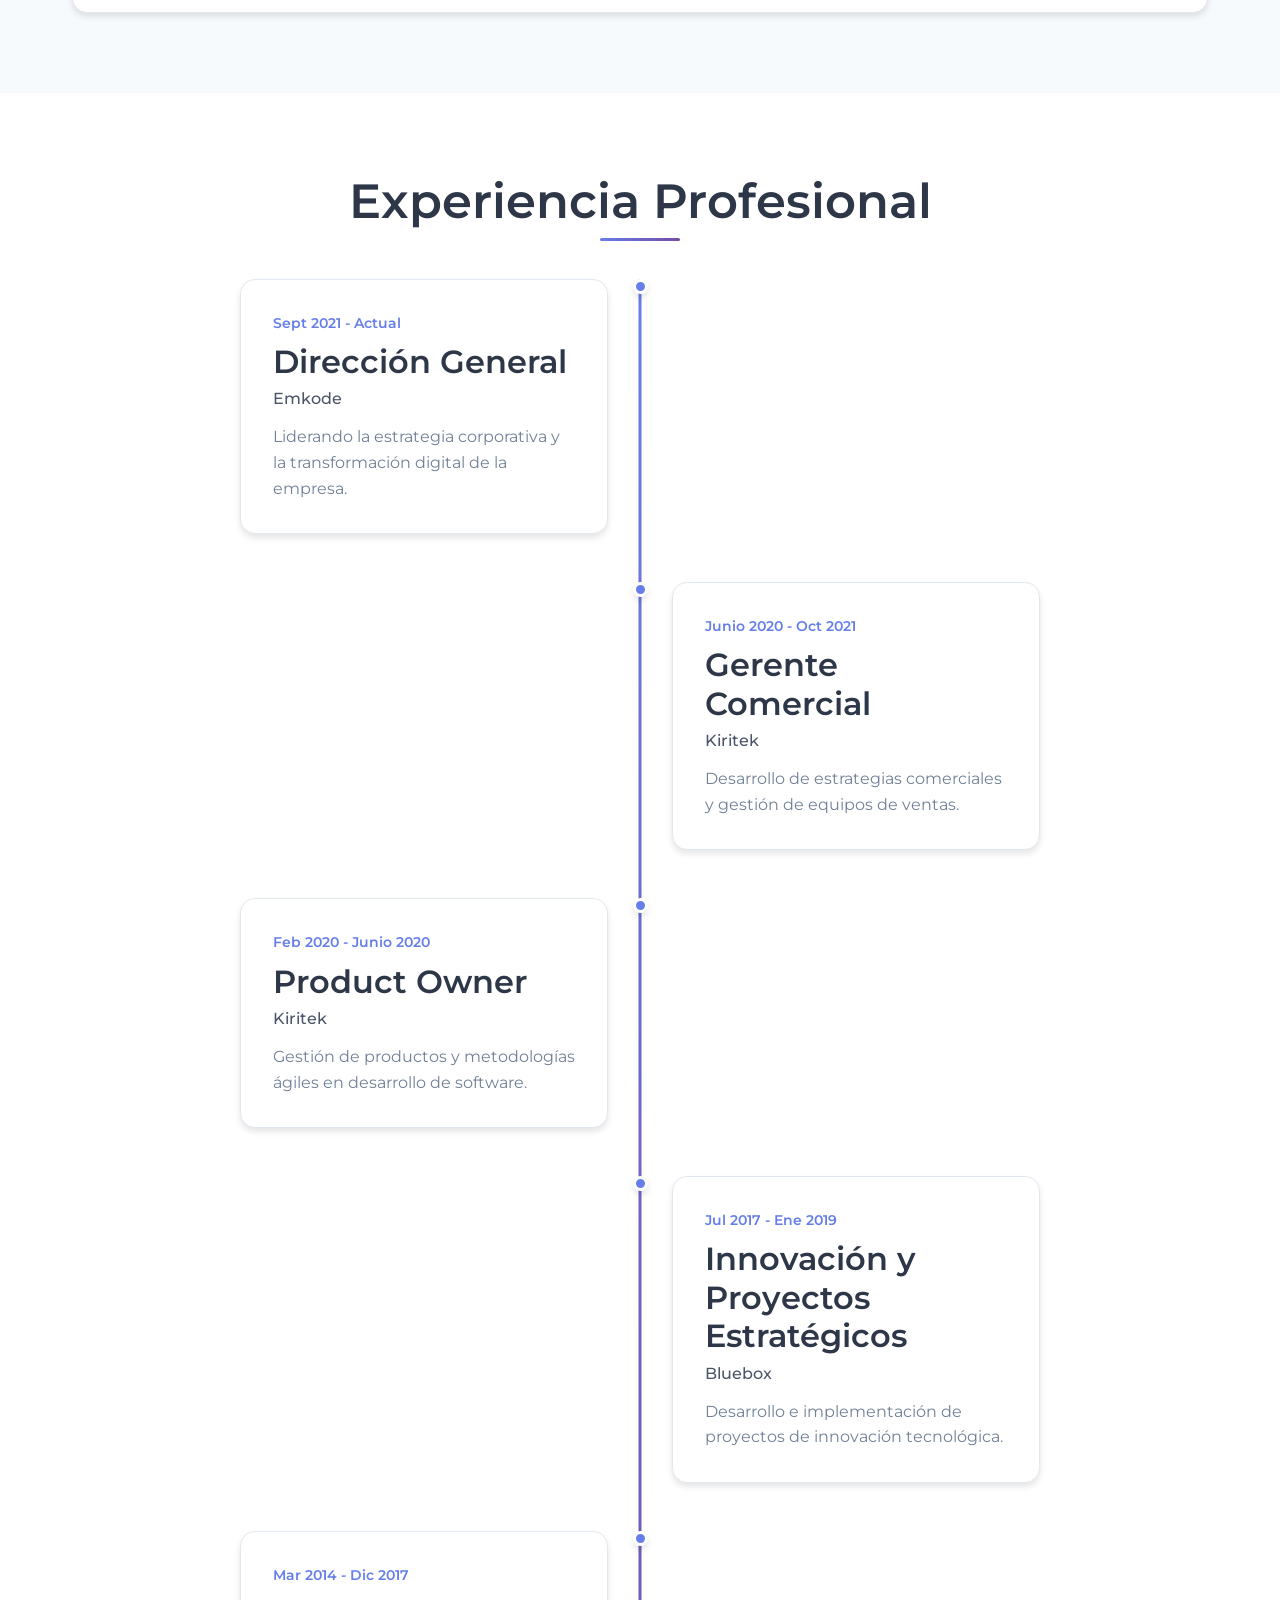
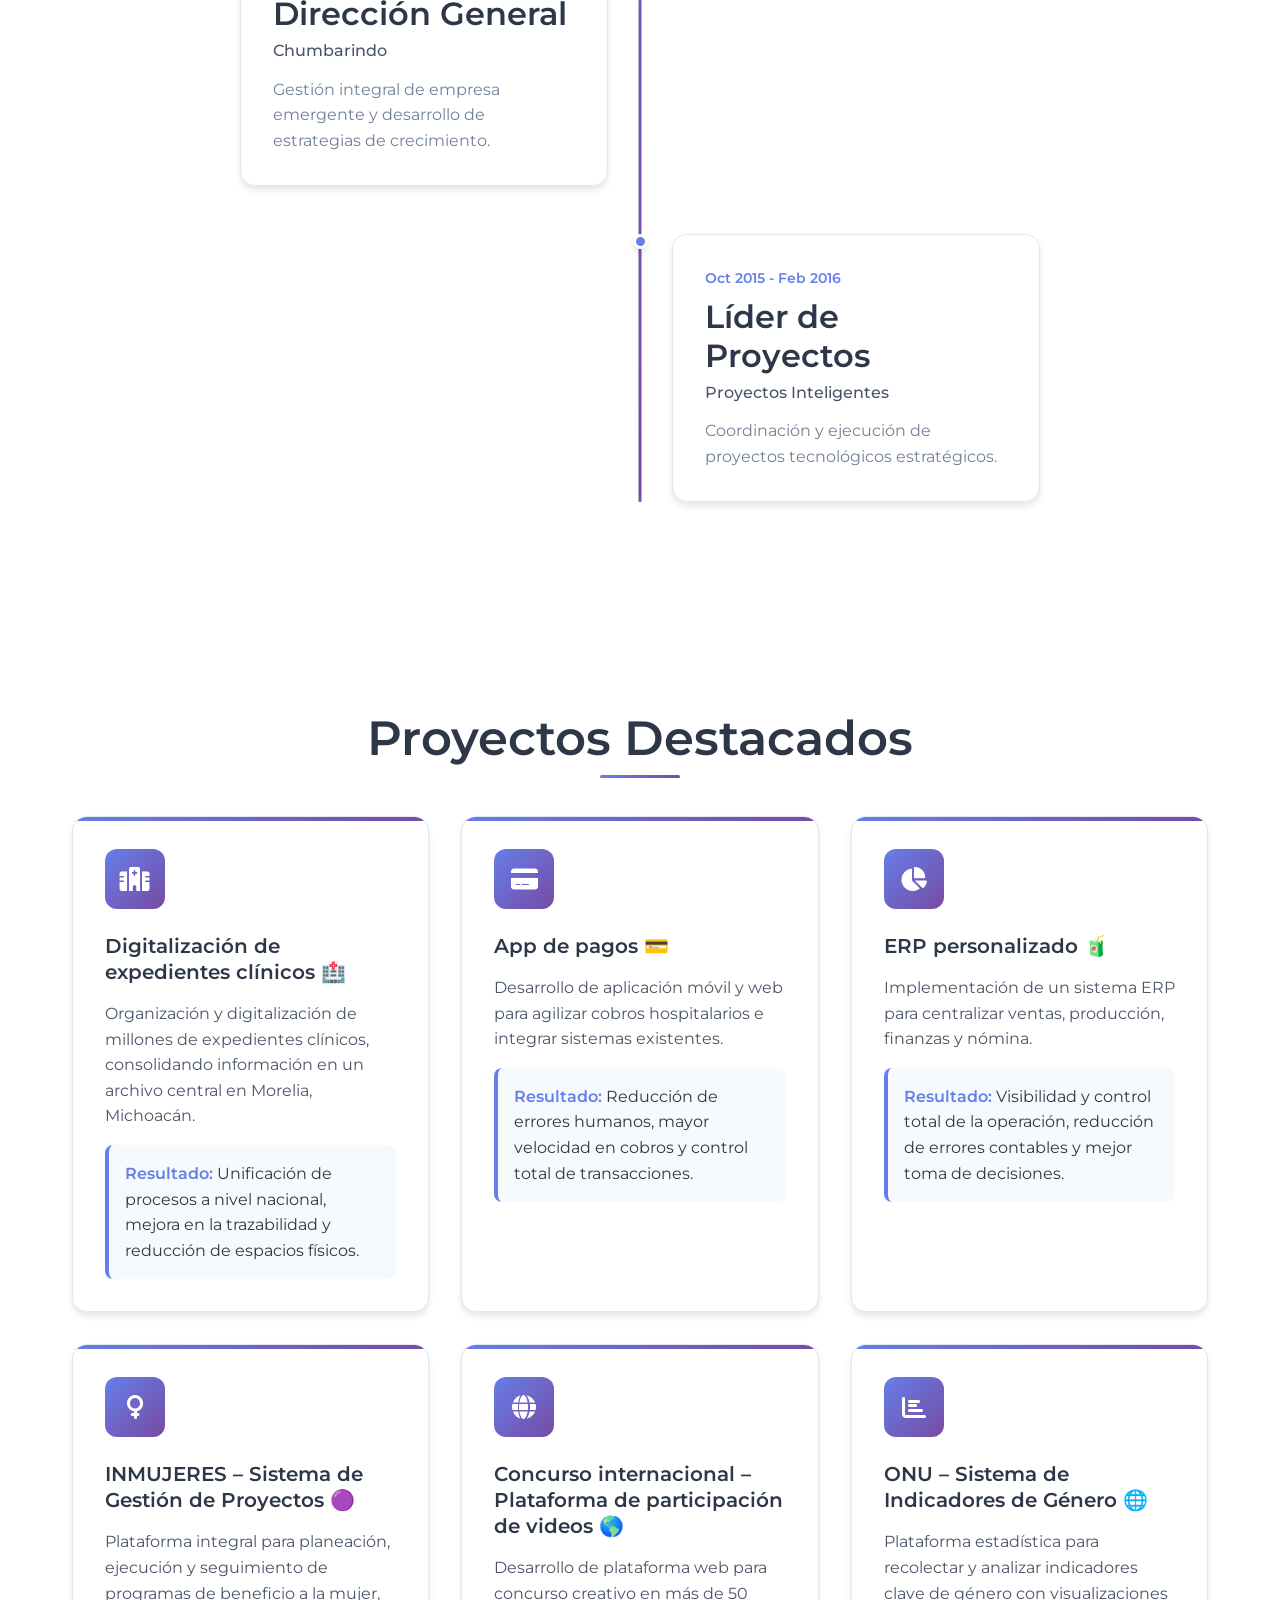
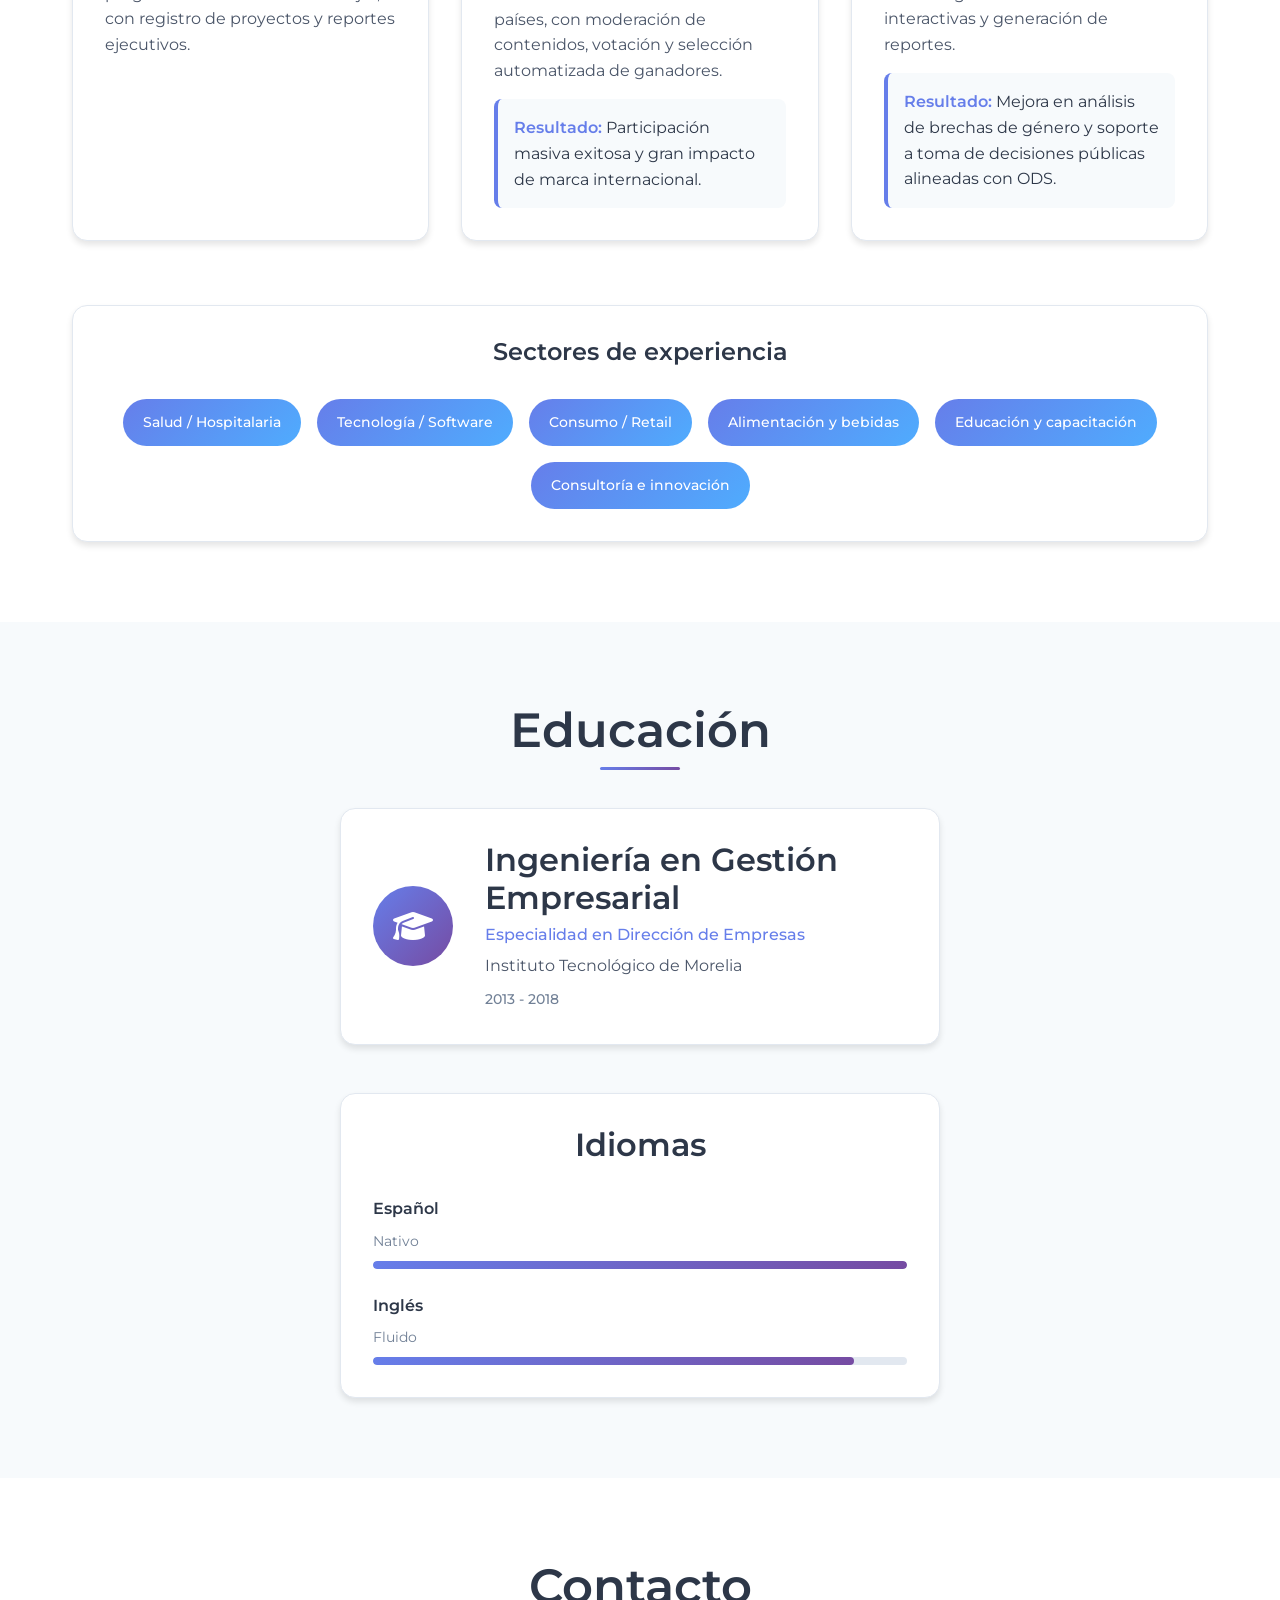
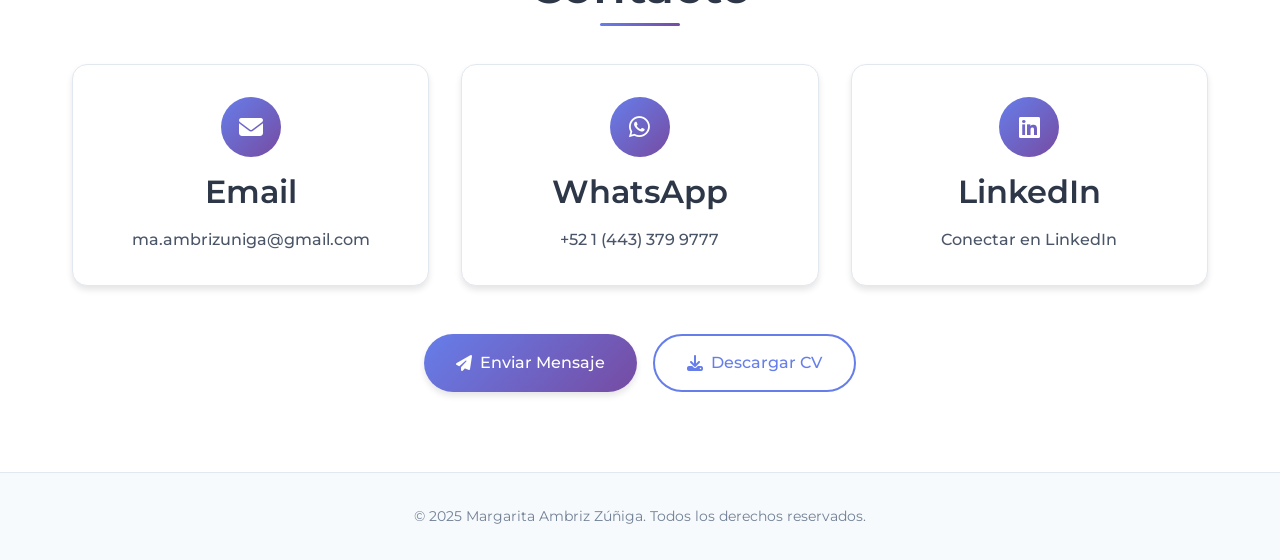
==== commit 4376345c: "Actulizaciones y nueva seccion Proyectos destacados" ====
--- a/index.html
+++ b/index.html
@@ -17,6 +17,9 @@
     <link rel="preconnect" href="https://fonts.googleapis.com">
     <link rel="preconnect" href="https://fonts.gstatic.com" crossorigin>
     <link href="https://fonts.googleapis.com/css2?family=Montserrat:wght@300;400;500;600;700&display=swap" rel="stylesheet">
+
+    <!-- icon -->
+    <link rel="icon" type="image/x-icon" href="files/icons/favicon.ico">
 
     <!-- Font Awesome Icons -->
     <link rel="stylesheet" href="https://cdnjs.cloudflare.com/ajax/libs/font-awesome/6.4.0/css/all.min.css">
@@ -42,6 +45,7 @@
                 <li><a href="#hero">Inicio</a></li>
                 <li><a href="#about">Acerca de</a></li>
                 <li><a href="#experience">Experiencia</a></li>
+                <li><a href="#projects">Proyectos</a></li>
                 <li><a href="#education">Educación</a></li>
                 <li><a href="#contact">Contacto</a></li>
             </ul>
@@ -88,7 +92,7 @@
 
                 <div class="hero-image">
                     <div class="profile-photo">
-                        <img src="https://via.placeholder.com/300x300/667eea/ffffff?text=MA" alt="Margarita Ambriz Zúñiga" id="profileImg">
+                        <img src="files/profile.jpeg" alt="Margarita Ambriz Zúñiga" id="profileImg">
                     </div>
                 </div>
             </div>
@@ -218,6 +222,91 @@
         </div>
     </section>
 
+
+    <!-- Projects Section -->
+    <section id="projects" class="projects">
+        <div class="container">
+            <h2 class="section-title">Proyectos Destacados</h2>
+
+            <div class="projects-grid">
+                <div class="project-card">
+                    <div class="project-icon">
+                        <i class="fas fa-hospital"></i>
+                    </div>
+                    <h3>Digitalización de expedientes clínicos 🏥</h3>
+                    <p>Organización y digitalización de millones de expedientes clínicos, consolidando información en un archivo central en Morelia, Michoacán.</p>
+                    <div class="project-result">
+                        <strong>Resultado:</strong> Unificación de procesos a nivel nacional, mejora en la trazabilidad y reducción de espacios físicos.
+                    </div>
+                </div>
+
+                <div class="project-card">
+                    <div class="project-icon">
+                        <i class="fas fa-credit-card"></i>
+                    </div>
+                    <h3>App de pagos 💳</h3>
+                    <p>Desarrollo de aplicación móvil y web para agilizar cobros hospitalarios e integrar sistemas existentes.</p>
+                    <div class="project-result">
+                        <strong>Resultado:</strong> Reducción de errores humanos, mayor velocidad en cobros y control total de transacciones.
+                    </div>
+                </div>
+
+                <div class="project-card">
+                    <div class="project-icon">
+                        <i class="fas fa-chart-pie"></i>
+                    </div>
+                    <h3>ERP personalizado 🧃</h3>
+                    <p>Implementación de un sistema ERP para centralizar ventas, producción, finanzas y nómina.</p>
+                    <div class="project-result">
+                        <strong>Resultado:</strong> Visibilidad y control total de la operación, reducción de errores contables y mejor toma de decisiones.
+                    </div>
+                </div>
+
+                <div class="project-card">
+                    <div class="project-icon">
+                        <i class="fas fa-venus"></i>
+                    </div>
+                    <h3>INMUJERES – Sistema de Gestión de Proyectos 🟣</h3>
+                    <p>Plataforma integral para planeación, ejecución y seguimiento de programas de beneficio a la mujer, con registro de proyectos y reportes ejecutivos.</p>
+                </div>
+
+                <div class="project-card">
+                    <div class="project-icon">
+                        <i class="fas fa-globe"></i>
+                    </div>
+                    <h3>Concurso internacional – Plataforma de participación de videos 🌎</h3>
+                    <p>Desarrollo de plataforma web para concurso creativo en más de 50 países, con moderación de contenidos, votación y selección automatizada de ganadores.</p>
+                    <div class="project-result">
+                        <strong>Resultado:</strong> Participación masiva exitosa y gran impacto de marca internacional.
+                    </div>
+                </div>
+
+                <div class="project-card">
+                    <div class="project-icon">
+                        <i class="fas fa-chart-bar"></i>
+                    </div>
+                    <h3>ONU – Sistema de Indicadores de Género 🌐</h3>
+                    <p>Plataforma estadística para recolectar y analizar indicadores clave de género con visualizaciones interactivas y generación de reportes.</p>
+                    <div class="project-result">
+                        <strong>Resultado:</strong> Mejora en análisis de brechas de género y soporte a toma de decisiones públicas alineadas con ODS.
+                    </div>
+                </div>
+            </div>
+
+            <div class="sectors">
+                <h3>Sectores de experiencia</h3>
+                <div class="sectors-list">
+                    <span class="sector-tag">Salud / Hospitalaria</span>
+                    <span class="sector-tag">Tecnología / Software</span>
+                    <span class="sector-tag">Consumo / Retail</span>
+                    <span class="sector-tag">Alimentación y bebidas</span>
+                    <span class="sector-tag">Educación y capacitación</span>
+                    <span class="sector-tag">Consultoría e innovación</span>
+                </div>
+            </div>
+        </div>
+    </section>
+
     <!-- Education Section -->
     <section id="education" class="education">
         <div class="container">
--- a/style.css
+++ b/style.css
@@ -396,6 +396,7 @@
 .cert-card h3 {
     color: var(--text-primary);
     margin-bottom: 0.5rem;
+    font-size: 1.25rem;
 }
 
 .cert-card p {
@@ -718,6 +719,122 @@
     color: var(--text-muted);
     margin: 0;
     font-size: 0.9rem;
+}
+
+/* Projects Section */
+.projects {
+    padding: 5rem 0;
+    background: var(--bg-primary);
+}
+
+.projects-grid {
+    display: grid;
+    grid-template-columns: repeat(auto-fit, minmax(350px, 1fr));
+    gap: 2rem;
+    margin-bottom: 4rem;
+}
+
+.project-card {
+    background: var(--bg-card);
+    padding: 2rem;
+    border-radius: 15px;
+    box-shadow: var(--shadow-medium);
+    border: 1px solid var(--border-color);
+    transition: var(--transition);
+    position: relative;
+    overflow: hidden;
+}
+
+.project-card::before {
+    content: '';
+    position: absolute;
+    top: 0;
+    left: 0;
+    width: 100%;
+    height: 4px;
+    background: var(--primary-gradient);
+}
+
+.project-card:hover {
+    transform: translateY(-5px);
+    box-shadow: var(--shadow-large);
+}
+
+.project-icon {
+    width: 60px;
+    height: 60px;
+    background: var(--primary-gradient);
+    border-radius: 12px;
+    display: flex;
+    align-items: center;
+    justify-content: center;
+    margin-bottom: 1.5rem;
+    color: white;
+    font-size: 1.5rem;
+}
+
+.project-card h3 {
+    color: var(--text-primary);
+    margin-bottom: 1rem;
+    font-size: 1.25rem;
+    line-height: 1.3;
+}
+
+.project-card p {
+    color: var(--text-secondary);
+    margin-bottom: 1rem;
+    line-height: 1.6;
+}
+
+.project-result {
+    background: var(--bg-secondary);
+    padding: 1rem;
+    border-radius: 8px;
+    border-left: 4px solid var(--primary-color);
+    margin-top: 1rem;
+}
+
+.project-result strong {
+    color: var(--primary-color);
+    font-weight: 600;
+}
+
+.sectors {
+    background: var(--bg-card);
+    padding: 2rem;
+    border-radius: 15px;
+    box-shadow: var(--shadow-medium);
+    border: 1px solid var(--border-color);
+    text-align: center;
+}
+
+.sectors h3 {
+    color: var(--text-primary);
+    margin-bottom: 2rem;
+    font-size: 1.5rem;
+}
+
+.sectors-list {
+    display: flex;
+    flex-wrap: wrap;
+    gap: 1rem;
+    justify-content: center;
+}
+
+.sector-tag {
+    background: linear-gradient(135deg, var(--primary-color), var(--accent-color));
+    color: white;
+    padding: 0.75rem 1.25rem;
+    border-radius: 25px;
+    font-size: 0.9rem;
+    font-weight: 500;
+    transition: var(--transition);
+    display: inline-block;
+}
+
+.sector-tag:hover {
+    transform: scale(1.05);
+    box-shadow: var(--shadow-medium);
 }
 
 /* Responsive Design */
@@ -829,6 +946,32 @@
         width: 45px;
         height: 45px;
     }
+
+    .projects-grid {
+        grid-template-columns: 1fr;
+        gap: 1.5rem;
+    }
+
+    .project-card {
+        padding: 1.5rem;
+    }
+
+    .project-icon {
+        width: 50px;
+        height: 50px;
+        font-size: 1.25rem;
+    }
+
+    .sectors-list {
+        flex-direction: column;
+        align-items: center;
+    }
+
+    .sector-tag {
+        width: 100%;
+        max-width: 250px;
+        text-align: center;
+    }
 }
 
 @media (max-width: 480px) {
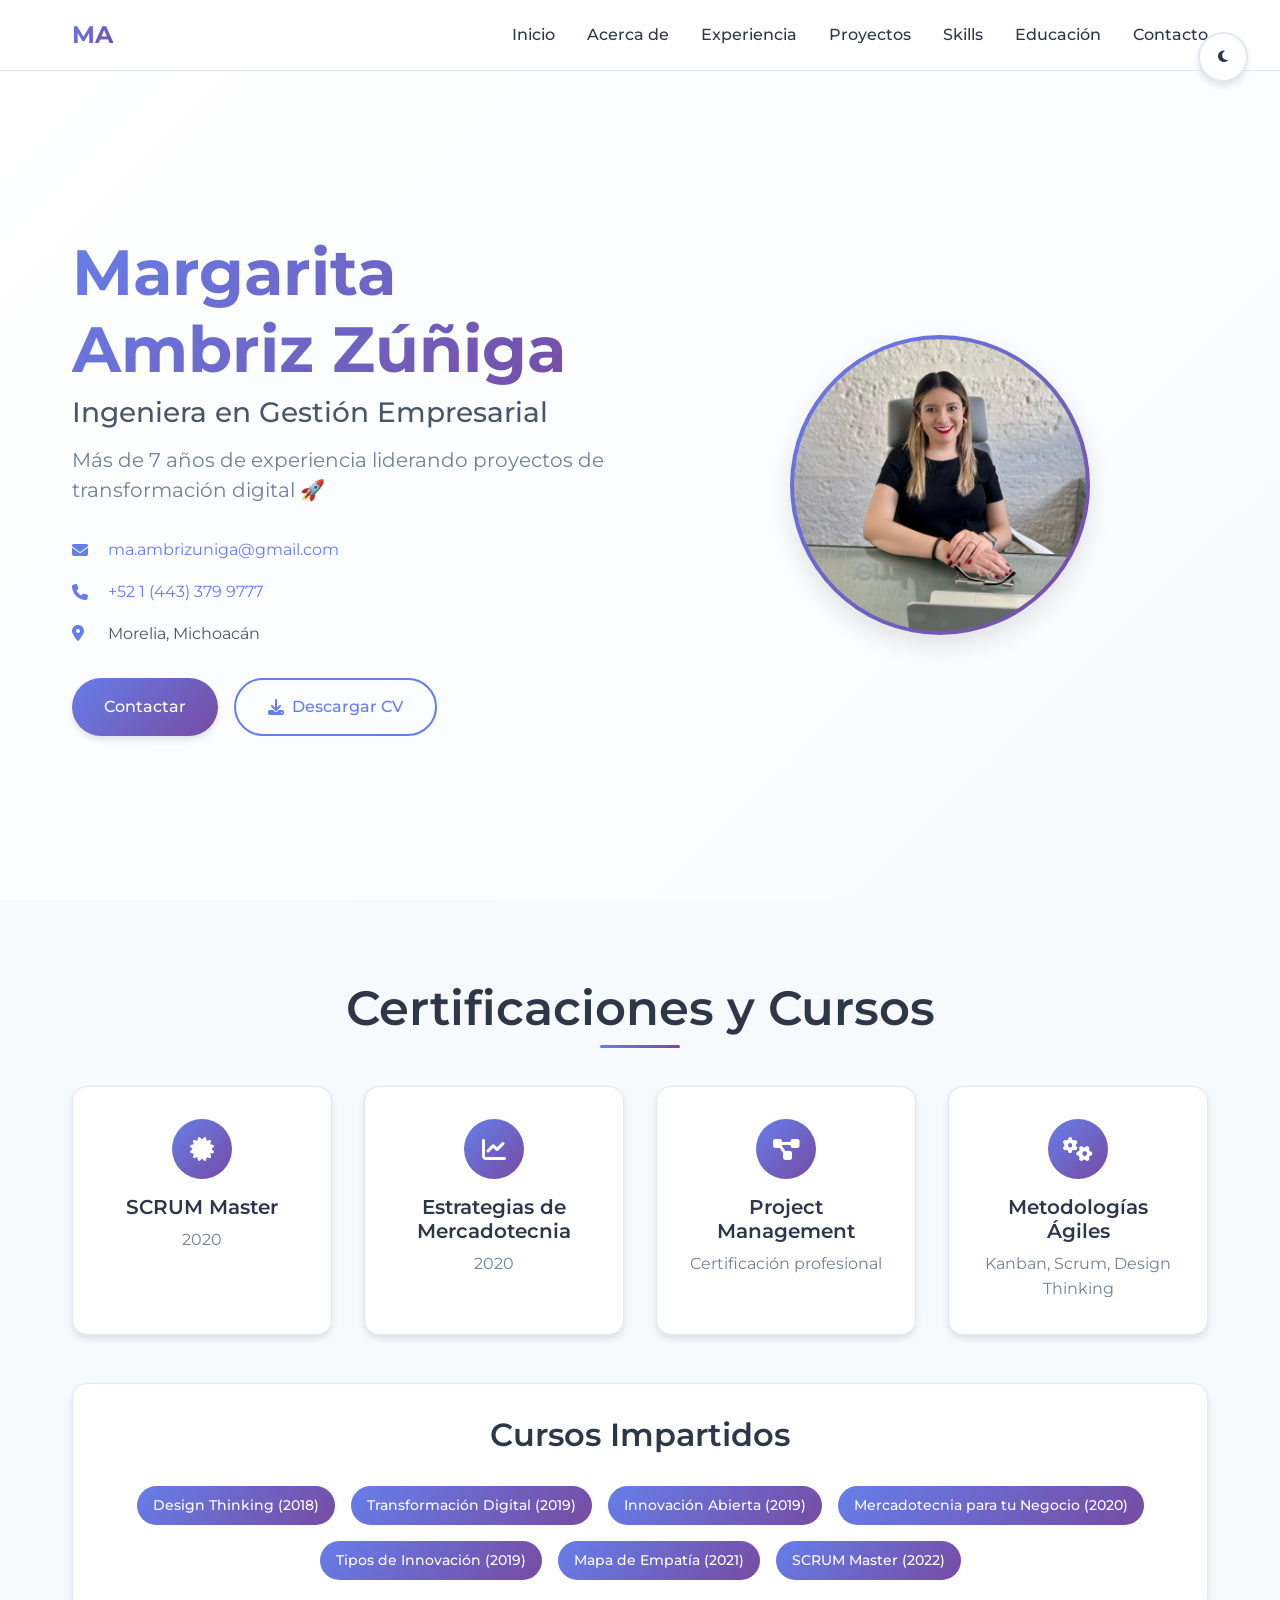
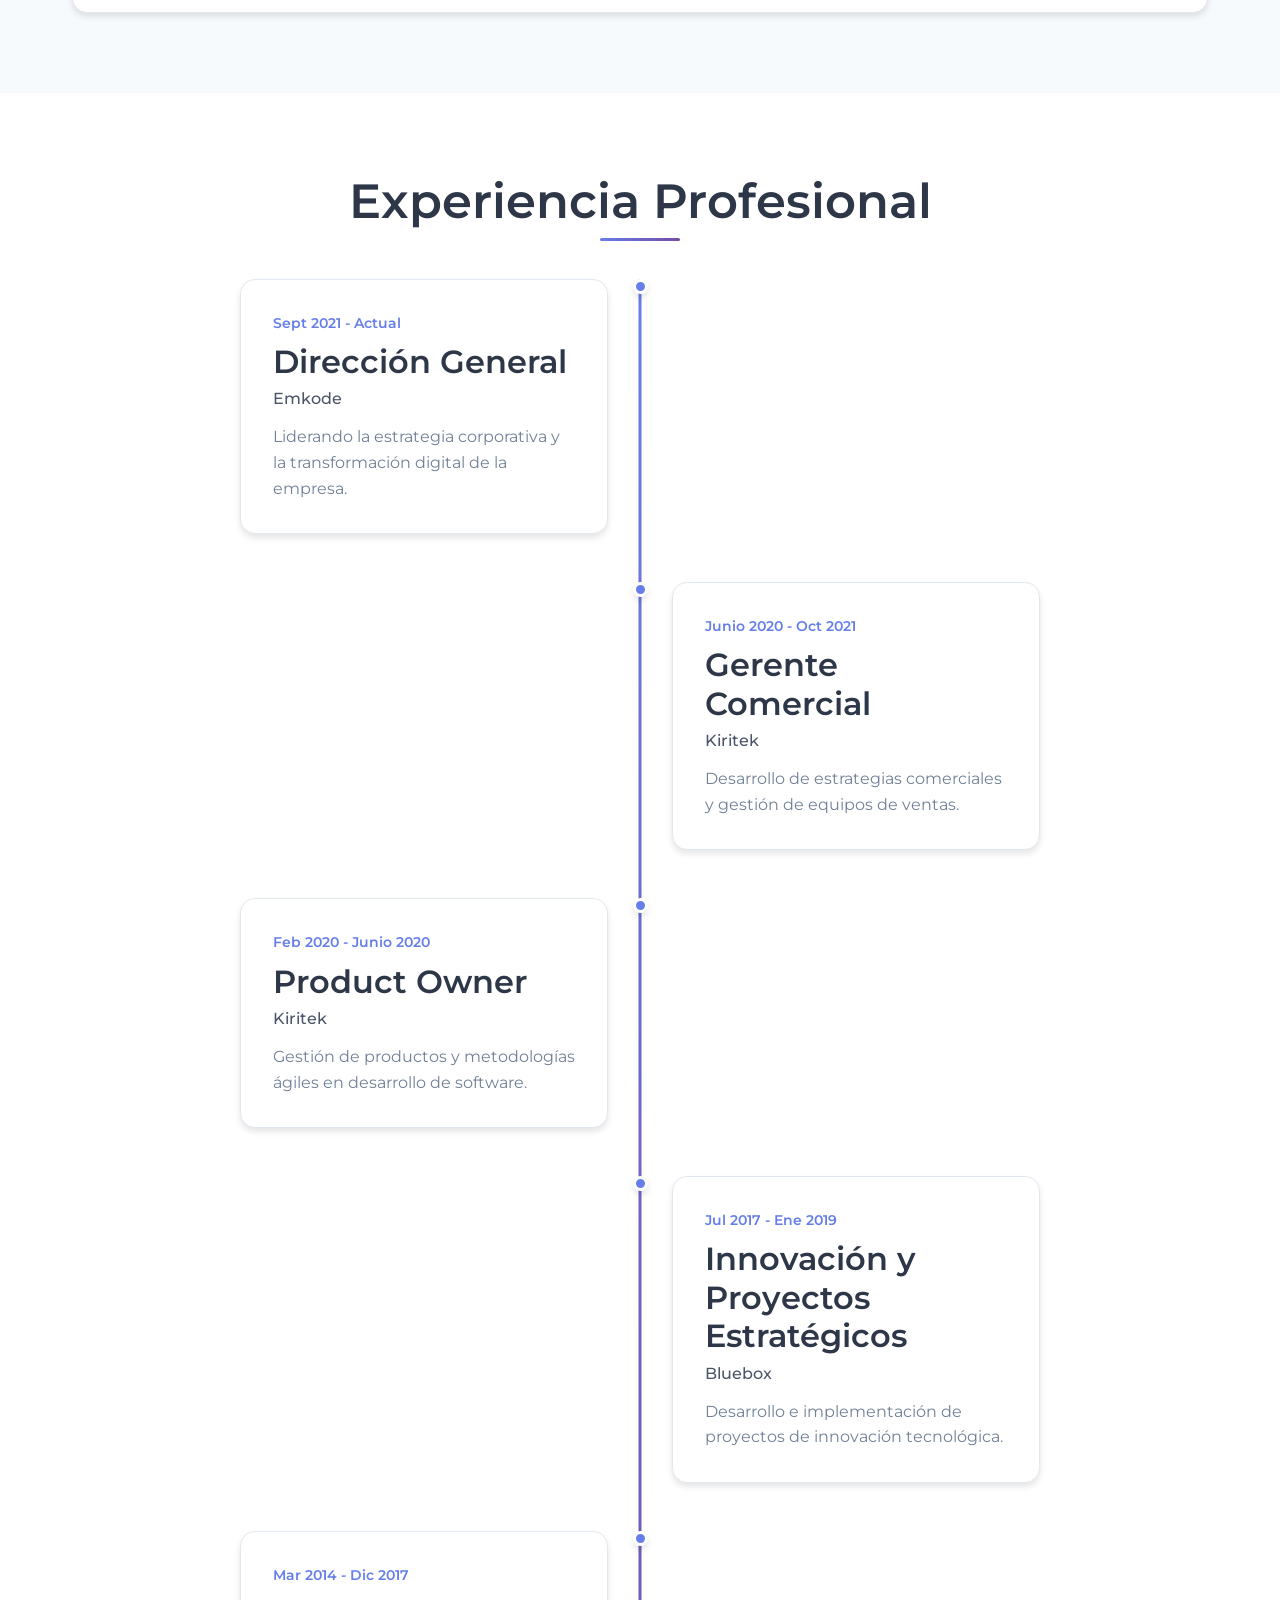
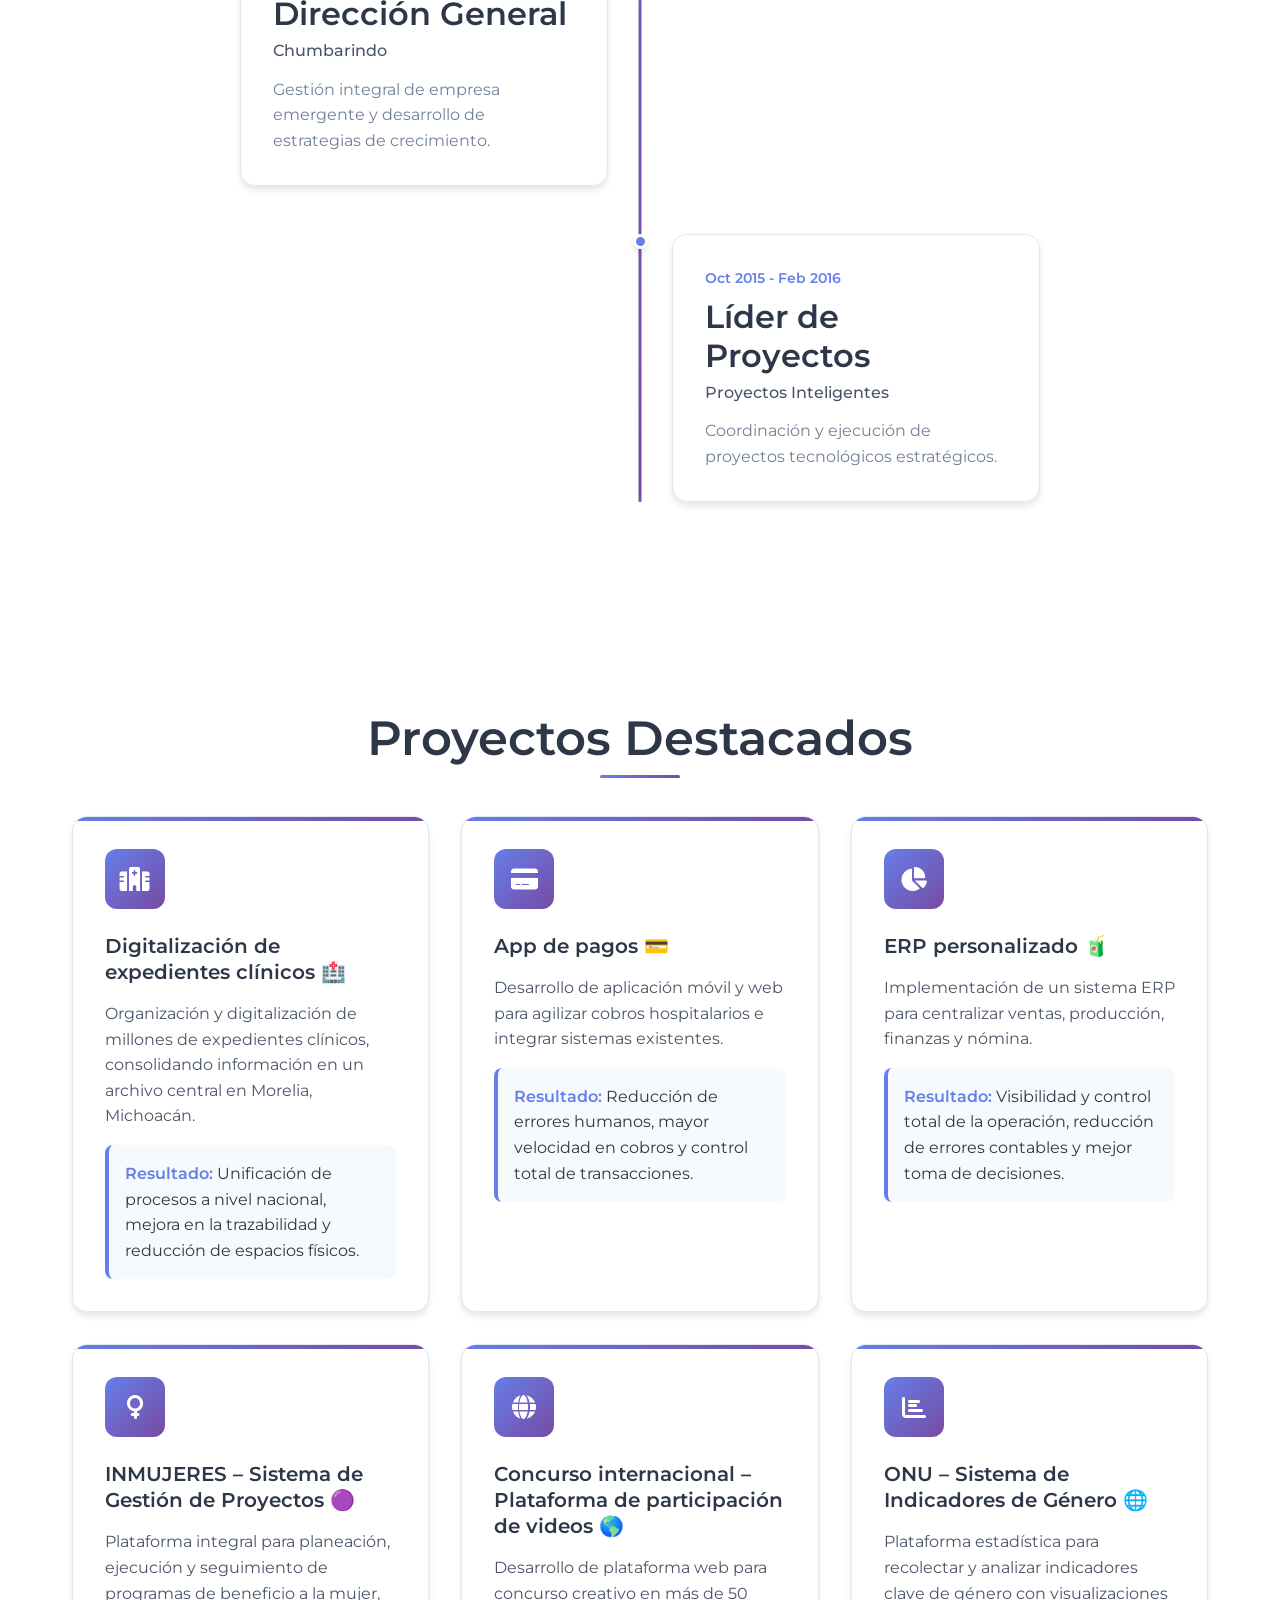
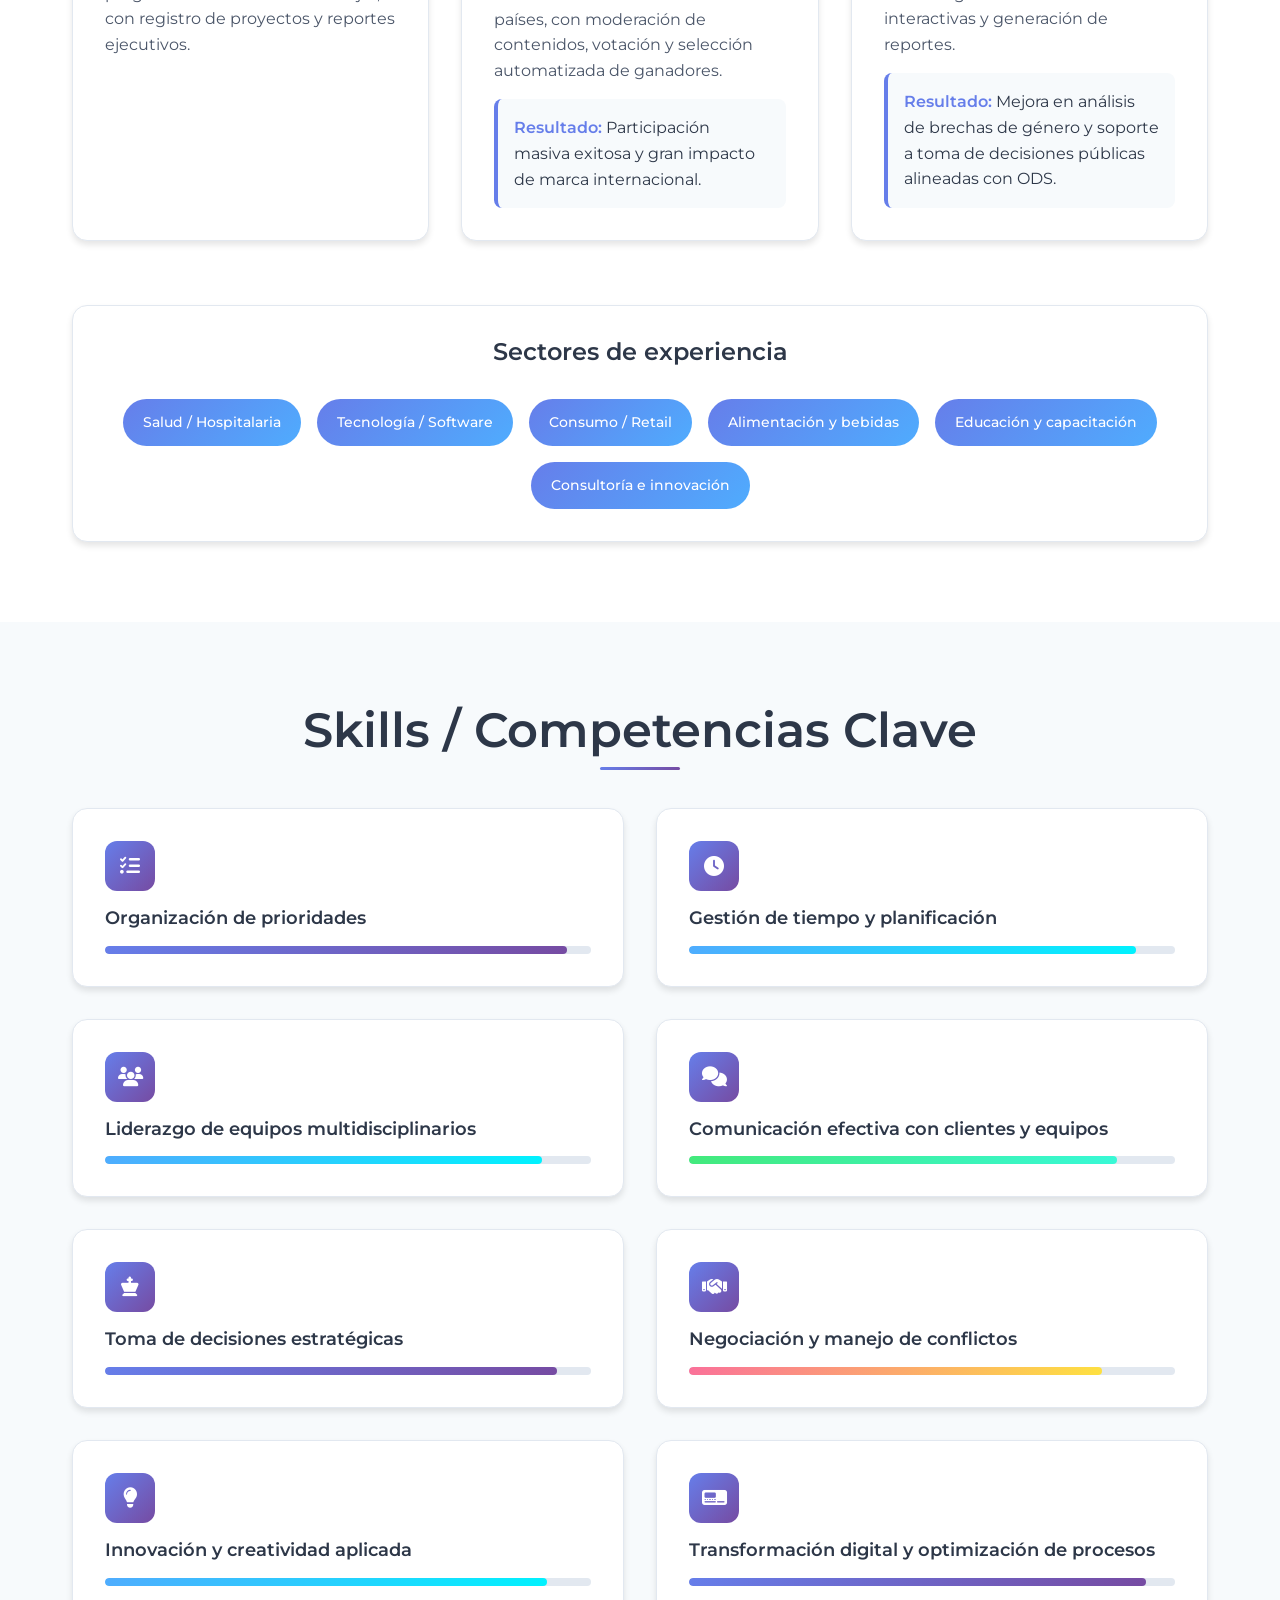
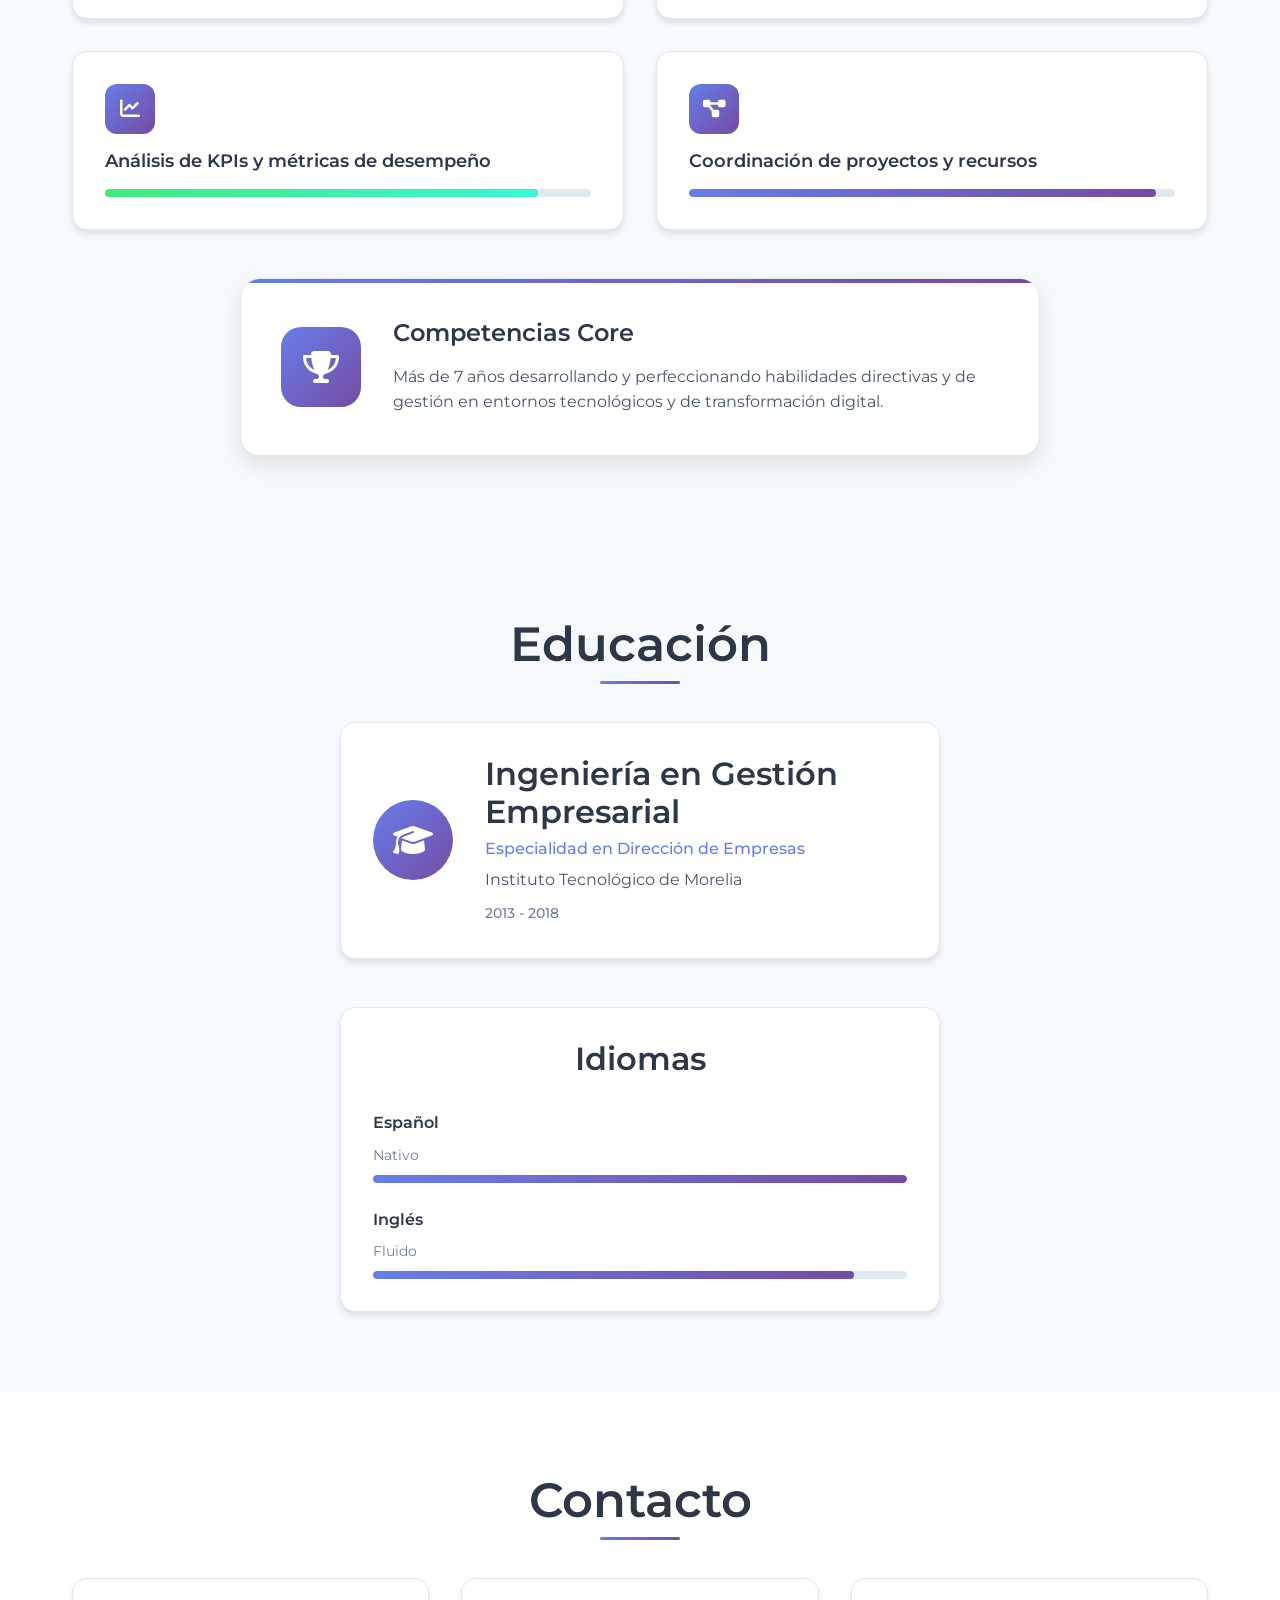
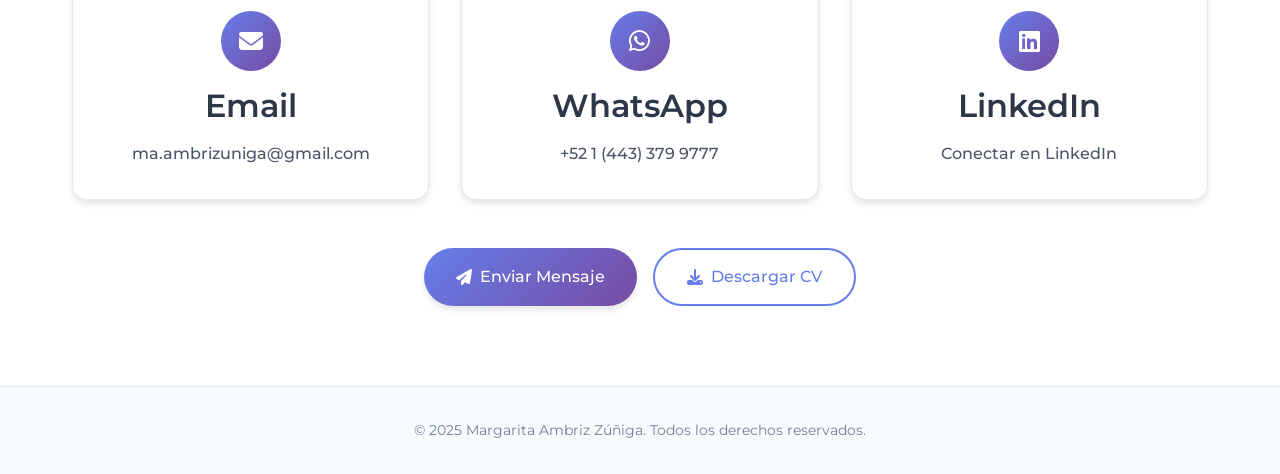
==== commit 97256ccd: "Nueva seccion Skills" ====
--- a/index.html
+++ b/index.html
@@ -46,6 +46,7 @@
                 <li><a href="#about">Acerca de</a></li>
                 <li><a href="#experience">Experiencia</a></li>
                 <li><a href="#projects">Proyectos</a></li>
+                <li><a href="#skills">Skills</a></li>
                 <li><a href="#education">Educación</a></li>
                 <li><a href="#contact">Contacto</a></li>
             </ul>
@@ -307,6 +308,147 @@
         </div>
     </section>
 
+     <!-- Skills Section -->
+    <section id="skills" class="skills">
+        <div class="container">
+            <h2 class="section-title">Skills / Competencias Clave</h2>
+
+            <div class="skills-grid">
+                <div class="skill-category">
+                    <div class="skill-item">
+                        <div class="skill-icon">
+                            <i class="fas fa-tasks"></i>
+                        </div>
+                        <h4>Organización de prioridades</h4>
+                        <div class="skill-bar">
+                            <div class="skill-progress" data-width="95"></div>
+                        </div>
+                    </div>
+                </div>
+
+                <div class="skill-category">
+                    <div class="skill-item">
+                        <div class="skill-icon">
+                            <i class="fas fa-clock"></i>
+                        </div>
+                        <h4>Gestión de tiempo y planificación</h4>
+                        <div class="skill-bar">
+                            <div class="skill-progress" data-width="92"></div>
+                        </div>
+                    </div>
+                </div>
+
+                <div class="skill-category">
+                    <div class="skill-item">
+                        <div class="skill-icon">
+                            <i class="fas fa-users"></i>
+                        </div>
+                        <h4>Liderazgo de equipos multidisciplinarios</h4>
+                        <div class="skill-bar">
+                            <div class="skill-progress" data-width="90"></div>
+                        </div>
+                    </div>
+                </div>
+
+                <div class="skill-category">
+                    <div class="skill-item">
+                        <div class="skill-icon">
+                            <i class="fas fa-comments"></i>
+                        </div>
+                        <h4>Comunicación efectiva con clientes y equipos</h4>
+                        <div class="skill-bar">
+                            <div class="skill-progress" data-width="88"></div>
+                        </div>
+                    </div>
+                </div>
+
+                <div class="skill-category">
+                    <div class="skill-item">
+                        <div class="skill-icon">
+                            <i class="fas fa-chess-king"></i>
+                        </div>
+                        <h4>Toma de decisiones estratégicas</h4>
+                        <div class="skill-bar">
+                            <div class="skill-progress" data-width="93"></div>
+                        </div>
+                    </div>
+                </div>
+
+                <div class="skill-category">
+                    <div class="skill-item">
+                        <div class="skill-icon">
+                            <i class="fas fa-handshake"></i>
+                        </div>
+                        <h4>Negociación y manejo de conflictos</h4>
+                        <div class="skill-bar">
+                            <div class="skill-progress" data-width="85"></div>
+                        </div>
+                    </div>
+                </div>
+
+                <div class="skill-category">
+                    <div class="skill-item">
+                        <div class="skill-icon">
+                            <i class="fas fa-lightbulb"></i>
+                        </div>
+                        <h4>Innovación y creatividad aplicada</h4>
+                        <div class="skill-bar">
+                            <div class="skill-progress" data-width="91"></div>
+                        </div>
+                    </div>
+                </div>
+
+                <div class="skill-category">
+                    <div class="skill-item">
+                        <div class="skill-icon">
+                            <i class="fas fa-digital-tachograph"></i>
+                        </div>
+                        <h4>Transformación digital y optimización de procesos</h4>
+                        <div class="skill-bar">
+                            <div class="skill-progress" data-width="94"></div>
+                        </div>
+                    </div>
+                </div>
+
+                <div class="skill-category">
+                    <div class="skill-item">
+                        <div class="skill-icon">
+                            <i class="fas fa-chart-line"></i>
+                        </div>
+                        <h4>Análisis de KPIs y métricas de desempeño</h4>
+                        <div class="skill-bar">
+                            <div class="skill-progress" data-width="89"></div>
+                        </div>
+                    </div>
+                </div>
+
+                <div class="skill-category">
+                    <div class="skill-item">
+                        <div class="skill-icon">
+                            <i class="fas fa-project-diagram"></i>
+                        </div>
+                        <h4>Coordinación de proyectos y recursos</h4>
+                        <div class="skill-bar">
+                            <div class="skill-progress" data-width="96"></div>
+                        </div>
+                    </div>
+                </div>
+            </div>
+
+            <div class="skills-summary">
+                <div class="summary-card">
+                    <div class="summary-icon">
+                        <i class="fas fa-trophy"></i>
+                    </div>
+                    <div class="summary-content">
+                        <h3>Competencias Core</h3>
+                        <p>Más de 7 años desarrollando y perfeccionando habilidades directivas y de gestión en entornos tecnológicos y de transformación digital.</p>
+                    </div>
+                </div>
+            </div>
+        </div>
+    </section>
+
     <!-- Education Section -->
     <section id="education" class="education">
         <div class="container">
--- a/style.css
+++ b/style.css
@@ -1087,3 +1087,229 @@
         margin-bottom: 2rem;
     }
 }
+
+/* Skills Section */
+.skills {
+    padding: 5rem 0;
+    background: var(--bg-secondary);
+}
+
+.skills-grid {
+    display: grid;
+    grid-template-columns: repeat(auto-fit, minmax(400px, 1fr));
+    gap: 2rem;
+    margin-bottom: 3rem;
+}
+
+.skill-category {
+    background: var(--bg-card);
+    border-radius: 15px;
+    padding: 0;
+    overflow: hidden;
+    box-shadow: var(--shadow-medium);
+    border: 1px solid var(--border-color);
+    transition: var(--transition);
+}
+
+.skill-category:hover {
+    transform: translateY(-3px);
+    box-shadow: var(--shadow-large);
+}
+
+.skill-item {
+    padding: 2rem;
+    position: relative;
+}
+
+.skill-icon {
+    width: 50px;
+    height: 50px;
+    background: var(--primary-gradient);
+    border-radius: 12px;
+    display: flex;
+    align-items: center;
+    justify-content: center;
+    margin-bottom: 1rem;
+    color: white;
+    font-size: 1.25rem;
+}
+
+.skill-item h4 {
+    color: var(--text-primary);
+    margin-bottom: 1rem;
+    font-size: 1.1rem;
+    font-weight: 600;
+    line-height: 1.3;
+}
+
+.skill-bar {
+    height: 8px;
+    background: var(--border-color);
+    border-radius: 4px;
+    overflow: hidden;
+    position: relative;
+}
+
+.skill-progress {
+    height: 100%;
+    background: var(--primary-gradient);
+    border-radius: 4px;
+    width: 0%;
+    transition: width 1.5s cubic-bezier(0.4, 0, 0.2, 1);
+    position: relative;
+}
+
+.skill-progress::after {
+    content: attr(data-width) '%';
+    position: absolute;
+    right: -35px;
+    top: -25px;
+    color: var(--text-secondary);
+    font-size: 0.75rem;
+    font-weight: 600;
+    opacity: 0;
+    transition: opacity 0.3s ease;
+}
+
+.skill-item:hover .skill-progress::after {
+    opacity: 1;
+}
+
+.skills-summary {
+    margin-top: 3rem;
+}
+
+.summary-card {
+    background: var(--bg-card);
+    padding: 2.5rem;
+    border-radius: 20px;
+    box-shadow: var(--shadow-large);
+    border: 1px solid var(--border-color);
+    display: flex;
+    align-items: center;
+    gap: 2rem;
+    max-width: 800px;
+    margin: 0 auto;
+    position: relative;
+    overflow: hidden;
+}
+
+.summary-card::before {
+    content: '';
+    position: absolute;
+    top: 0;
+    left: 0;
+    width: 100%;
+    height: 4px;
+    background: var(--primary-gradient);
+}
+
+.summary-icon {
+    width: 80px;
+    height: 80px;
+    background: var(--primary-gradient);
+    border-radius: 20px;
+    display: flex;
+    align-items: center;
+    justify-content: center;
+    color: white;
+    font-size: 2rem;
+    flex-shrink: 0;
+}
+
+.summary-content h3 {
+    color: var(--text-primary);
+    margin-bottom: 1rem;
+    font-size: 1.5rem;
+}
+
+.summary-content p {
+    color: var(--text-secondary);
+    margin: 0;
+    line-height: 1.6;
+    font-size: 1rem;
+}
+
+/* Skill level variations */
+.skill-progress[data-width="96"] { background: linear-gradient(135deg, #667eea 0%, #764ba2 100%); }
+.skill-progress[data-width="95"] { background: linear-gradient(135deg, #667eea 0%, #764ba2 100%); }
+.skill-progress[data-width="94"] { background: linear-gradient(135deg, #667eea 0%, #764ba2 100%); }
+.skill-progress[data-width="93"] { background: linear-gradient(135deg, #667eea 0%, #764ba2 100%); }
+.skill-progress[data-width="92"] { background: linear-gradient(135deg, #4facfe 0%, #00f2fe 100%); }
+.skill-progress[data-width="91"] { background: linear-gradient(135deg, #4facfe 0%, #00f2fe 100%); }
+.skill-progress[data-width="90"] { background: linear-gradient(135deg, #4facfe 0%, #00f2fe 100%); }
+.skill-progress[data-width="89"] { background: linear-gradient(135deg, #43e97b 0%, #38f9d7 100%); }
+.skill-progress[data-width="88"] { background: linear-gradient(135deg, #43e97b 0%, #38f9d7 100%); }
+.skill-progress[data-width="85"] { background: linear-gradient(135deg, #fa709a 0%, #fee140 100%); }
+
+/* Responsive Design for Skills */
+@media (max-width: 768px) {
+    .skills-grid {
+        grid-template-columns: 1fr;
+        gap: 1.5rem;
+    }
+
+    .skill-item {
+        padding: 1.5rem;
+    }
+
+    .skill-icon {
+        width: 45px;
+        height: 45px;
+        font-size: 1.1rem;
+    }
+
+    .skill-item h4 {
+        font-size: 1rem;
+    }
+
+    .summary-card {
+        flex-direction: column;
+        text-align: center;
+        padding: 2rem;
+    }
+
+    .summary-icon {
+        width: 70px;
+        height: 70px;
+        font-size: 1.75rem;
+    }
+
+    .summary-content h3 {
+        font-size: 1.25rem;
+    }
+
+    .skill-progress::after {
+        right: -30px;
+        top: -22px;
+        font-size: 0.7rem;
+    }
+}
+
+@media (max-width: 480px) {
+    .skills-grid {
+        grid-template-columns: 1fr;
+    }
+
+    .skill-category {
+        margin-bottom: 1rem;
+    }
+
+    .summary-card {
+        padding: 1.5rem;
+    }
+
+    .summary-icon {
+        width: 60px;
+        height: 60px;
+        font-size: 1.5rem;
+    }
+
+    .summary-content h3 {
+        font-size: 1.1rem;
+    }
+
+    .summary-content p {
+        font-size: 0.9rem;
+    }
+}
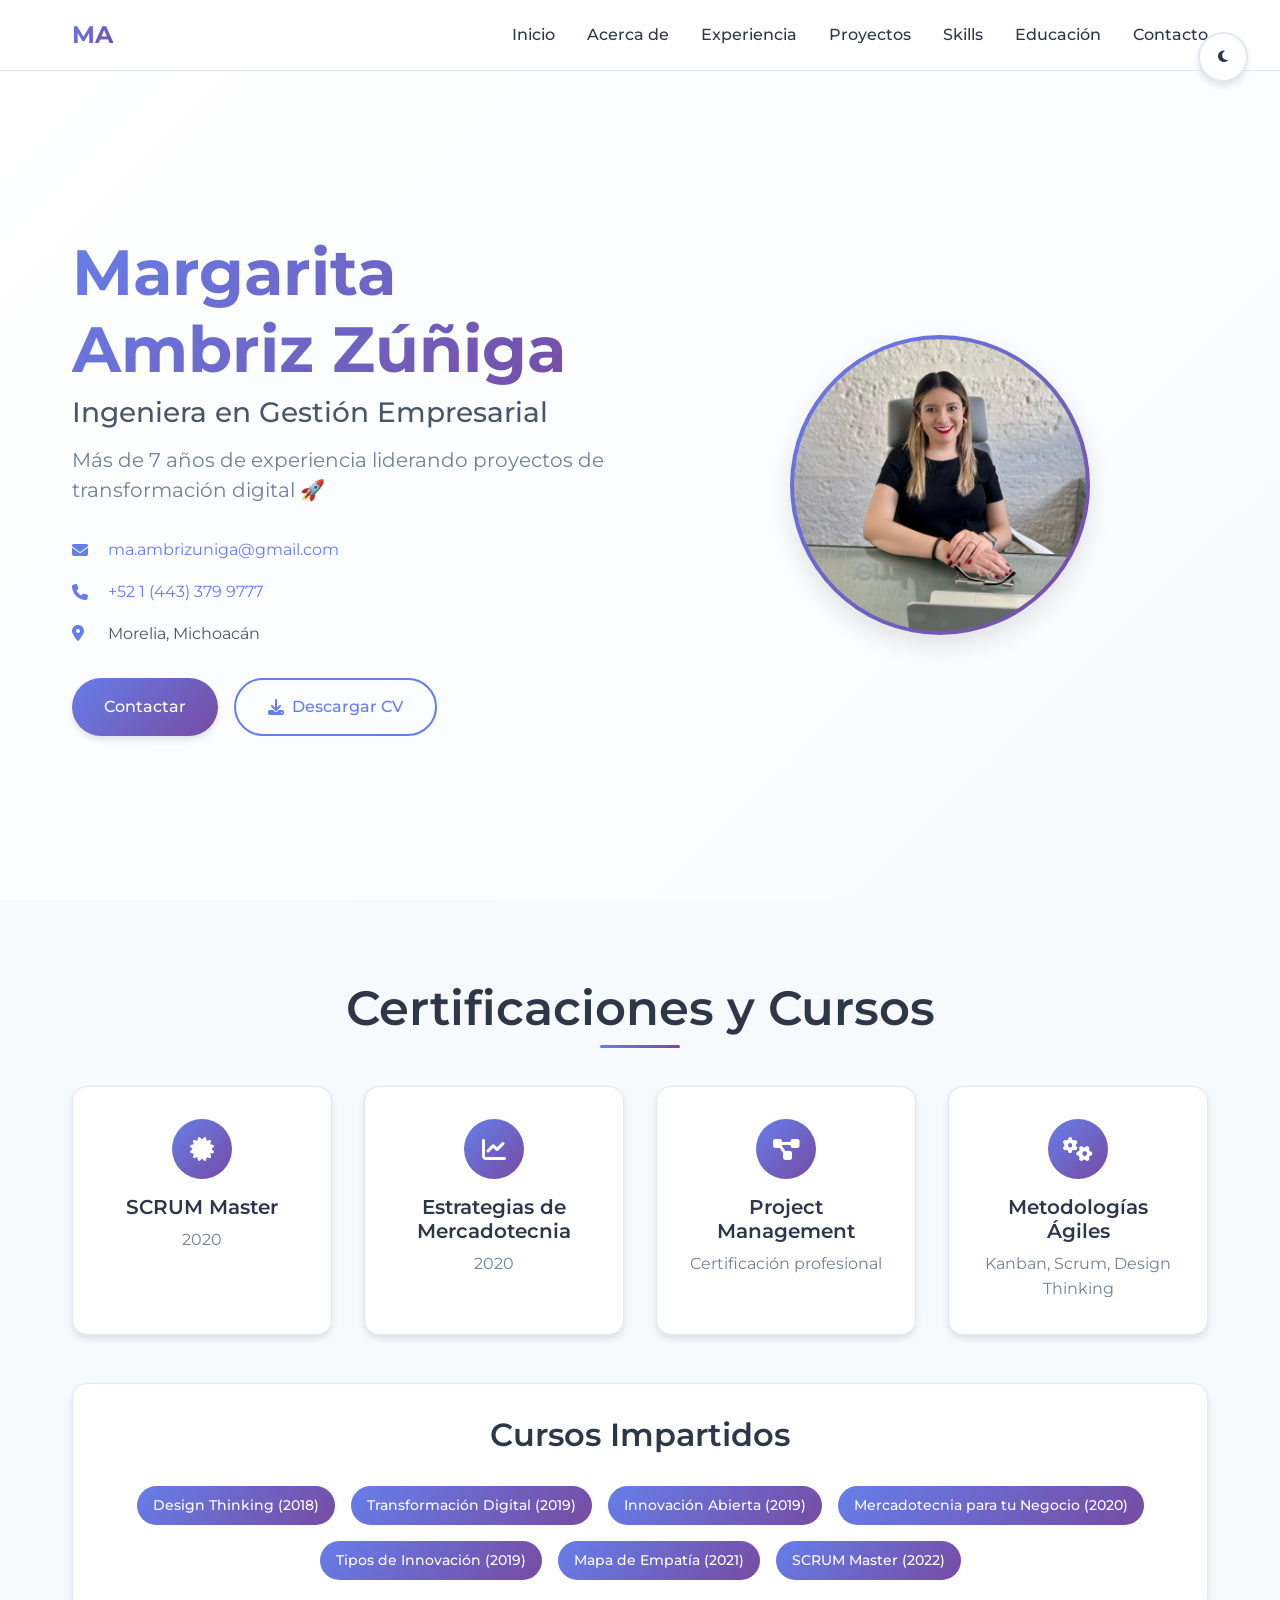
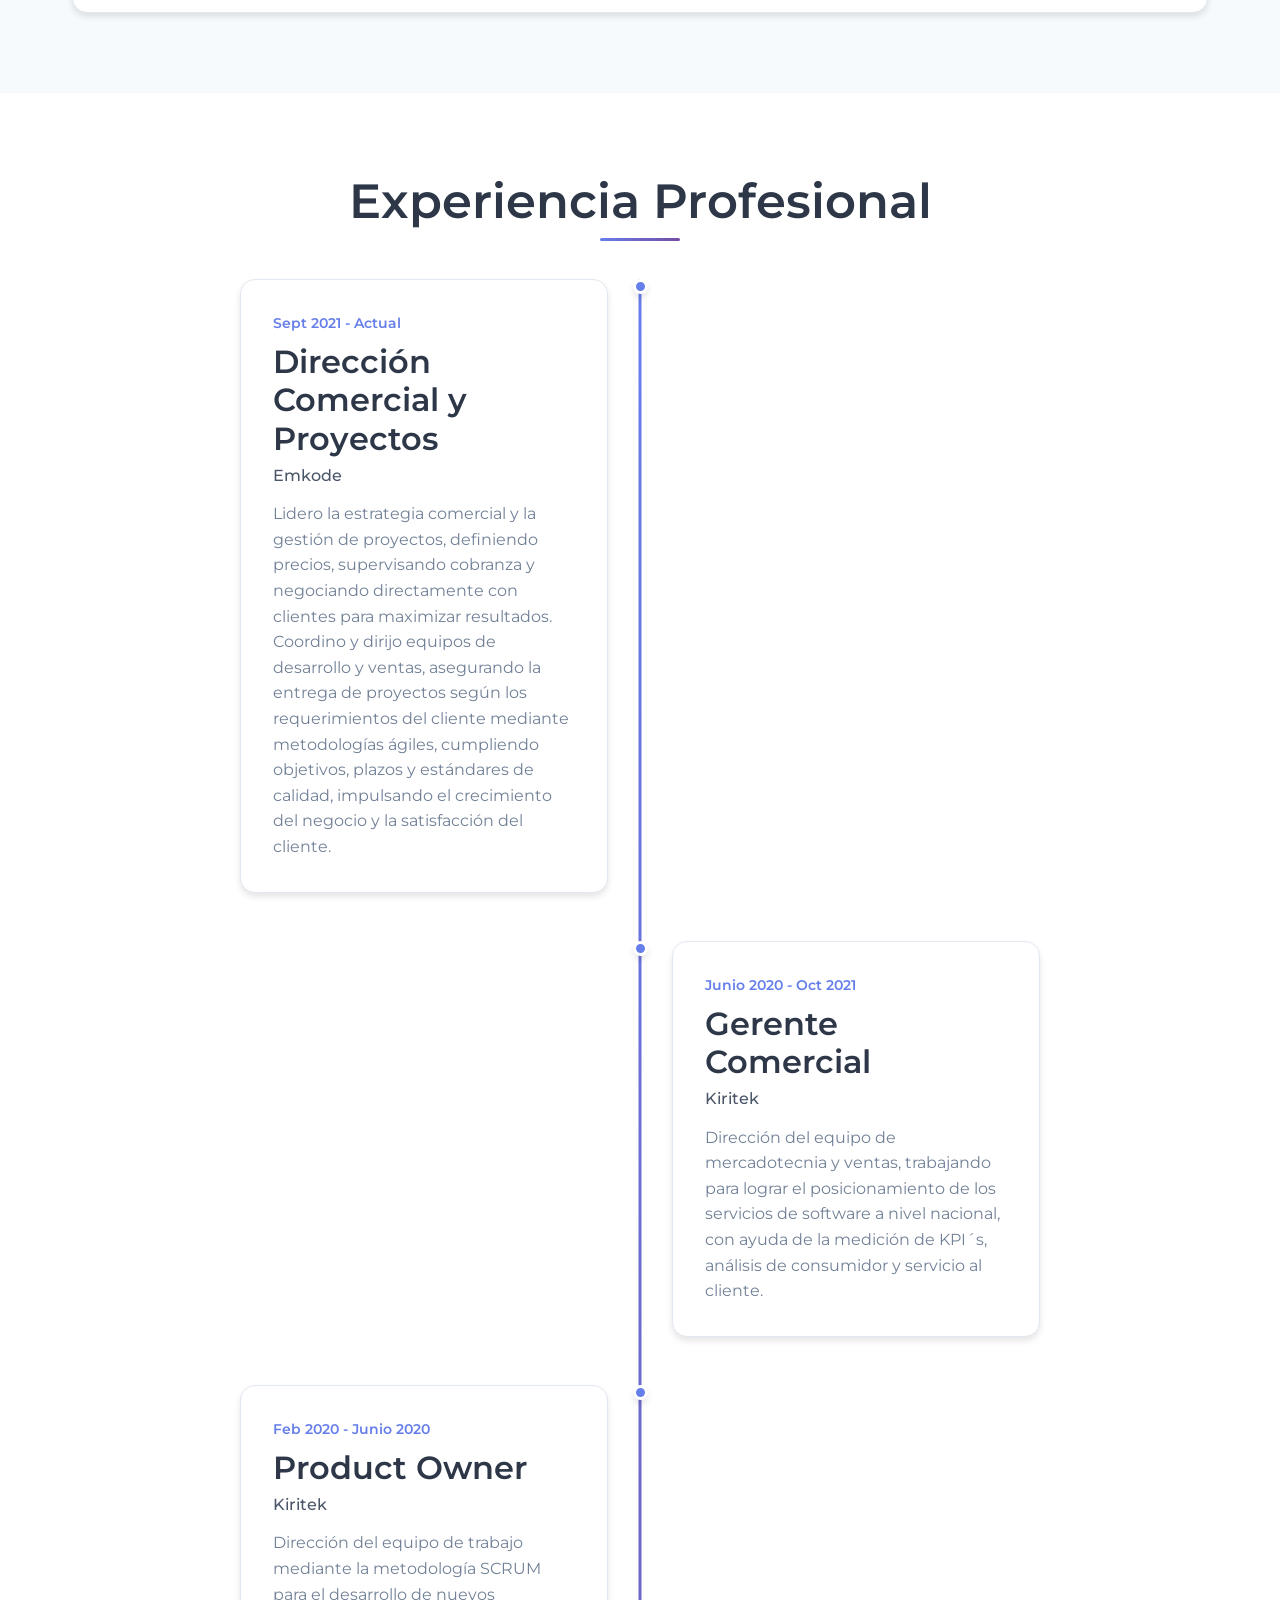
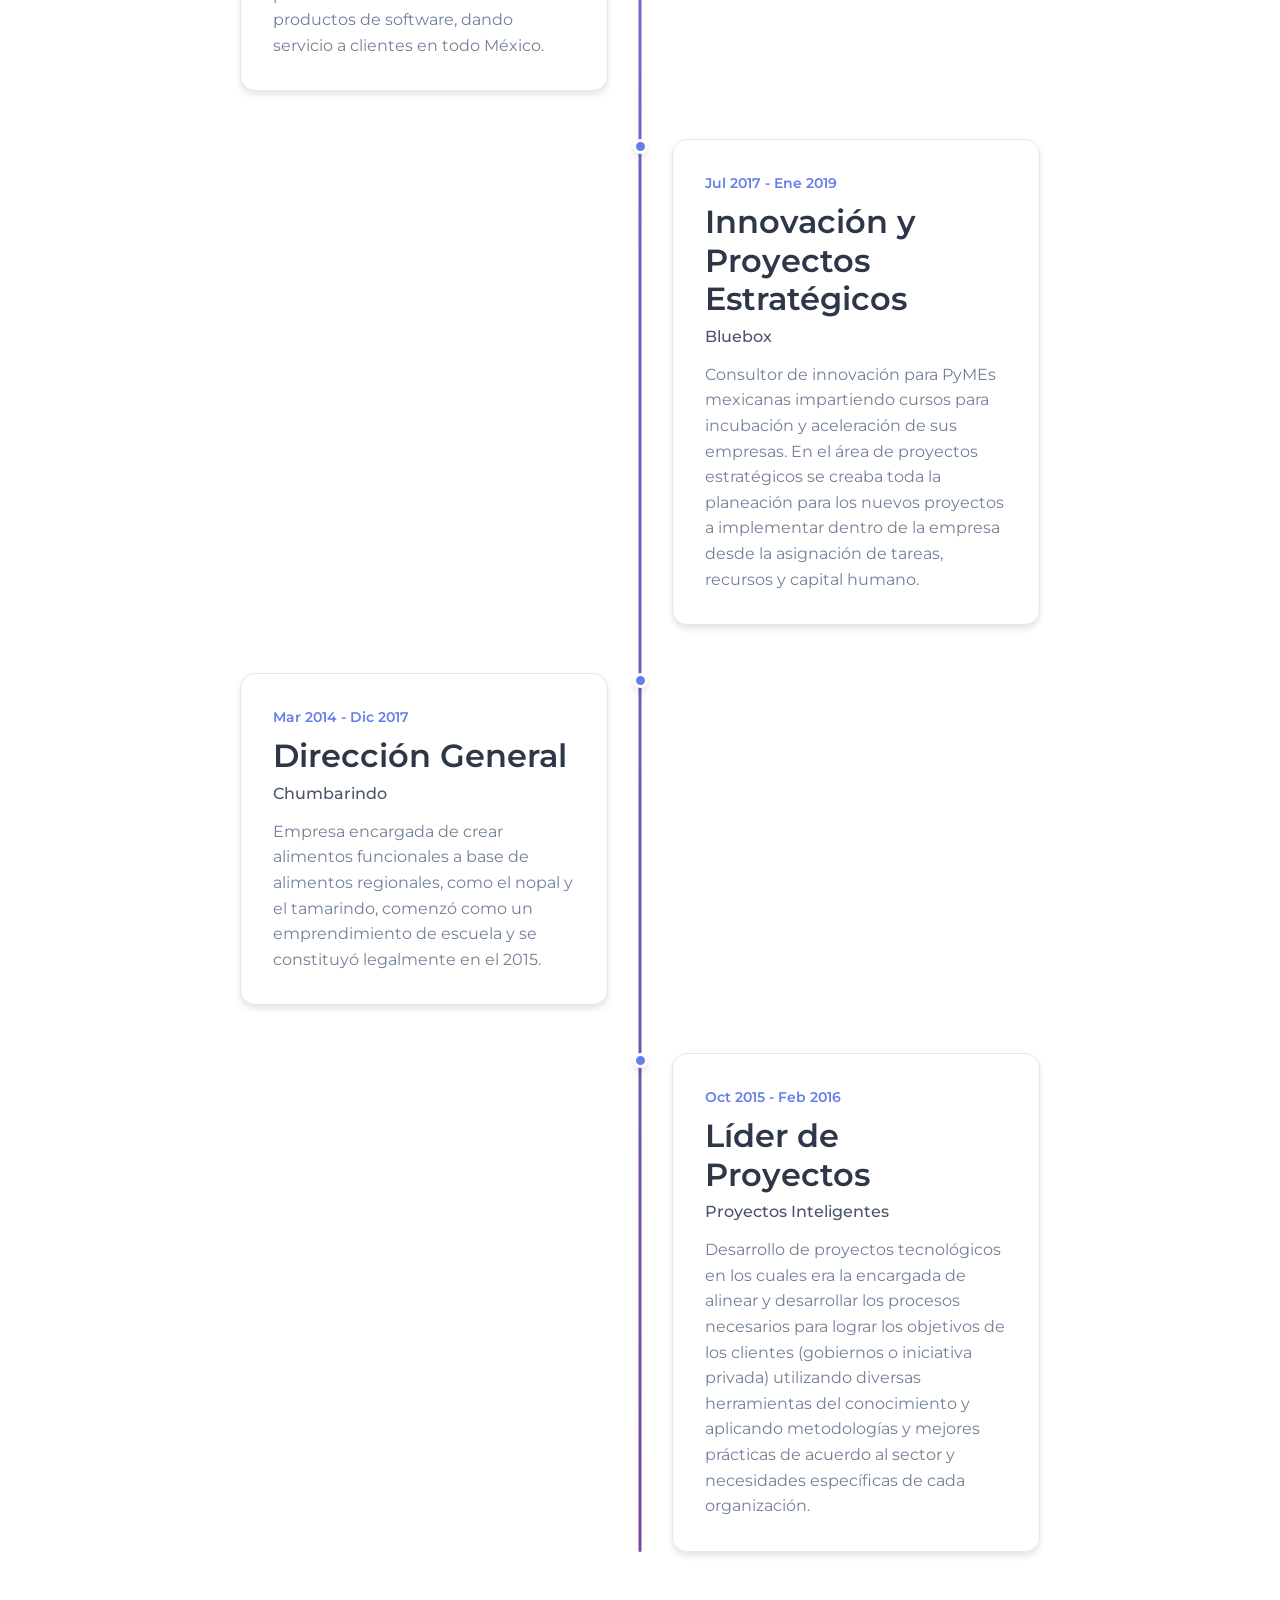
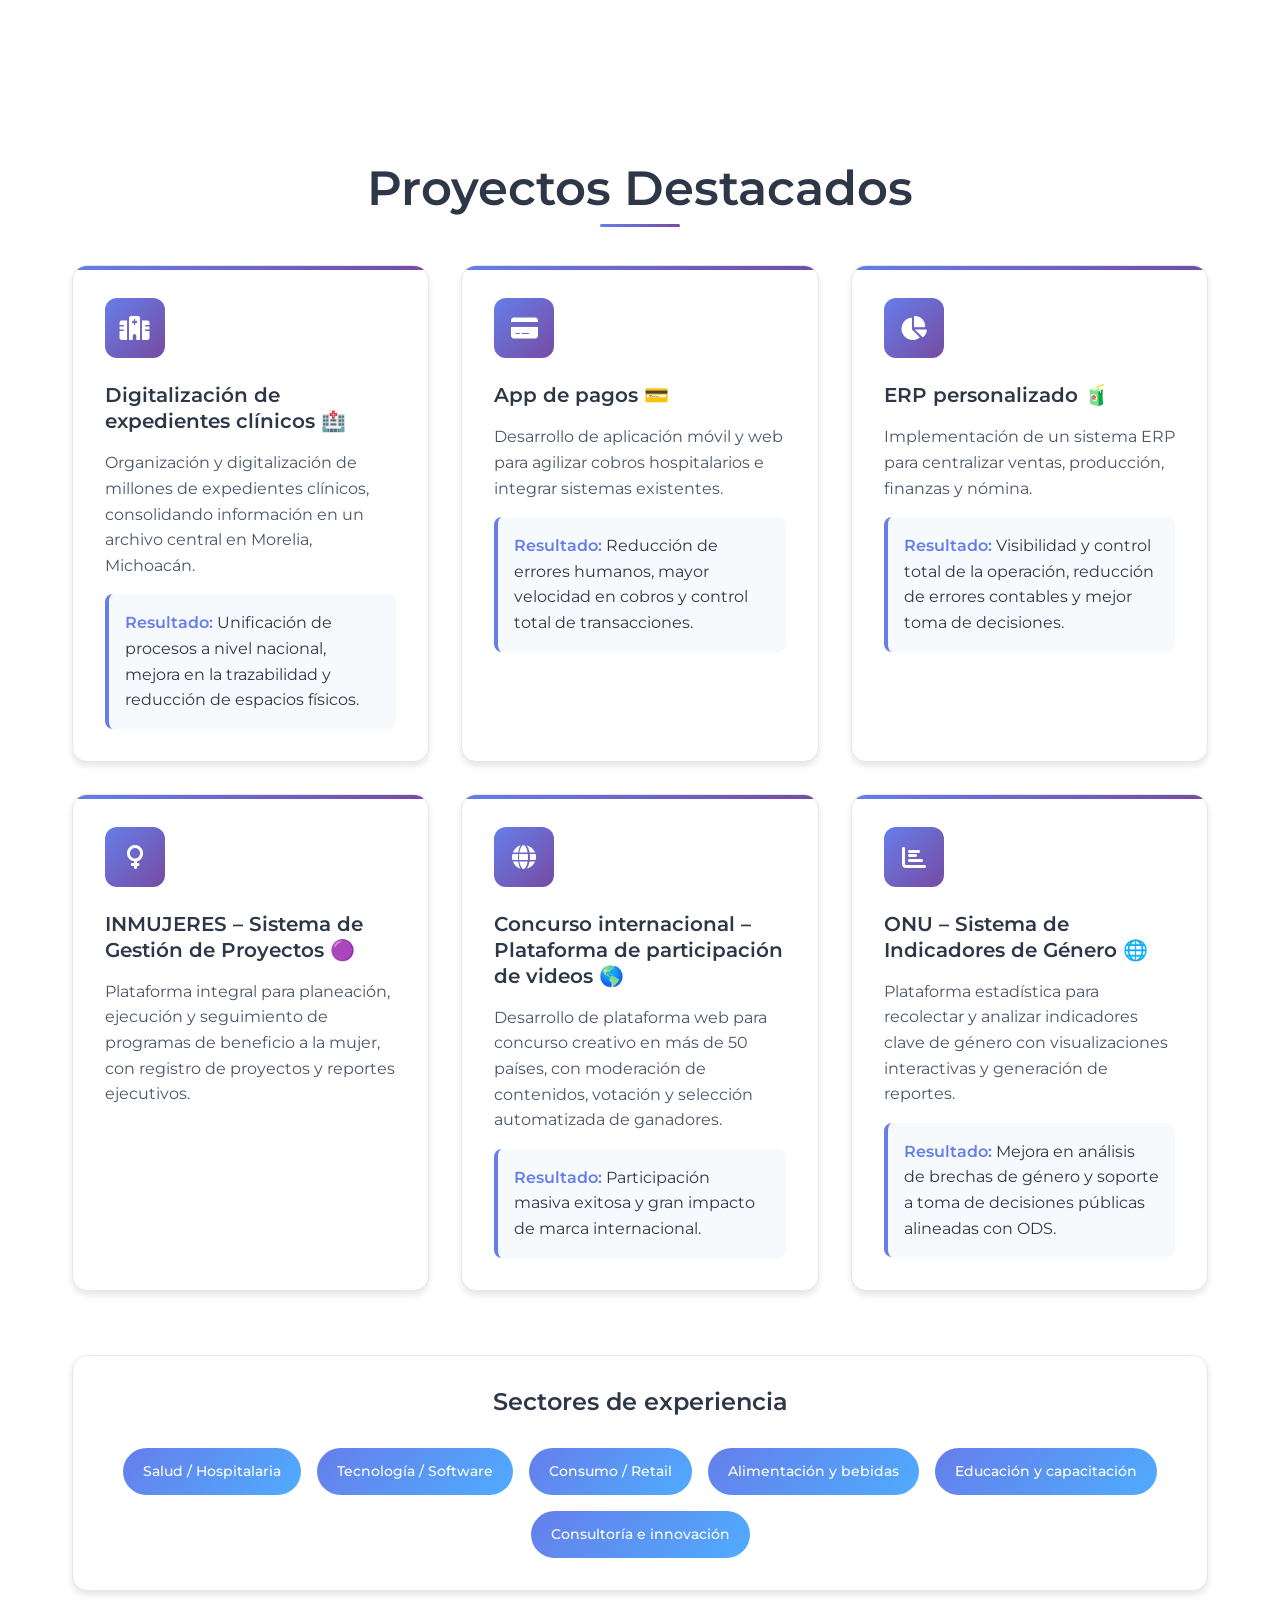
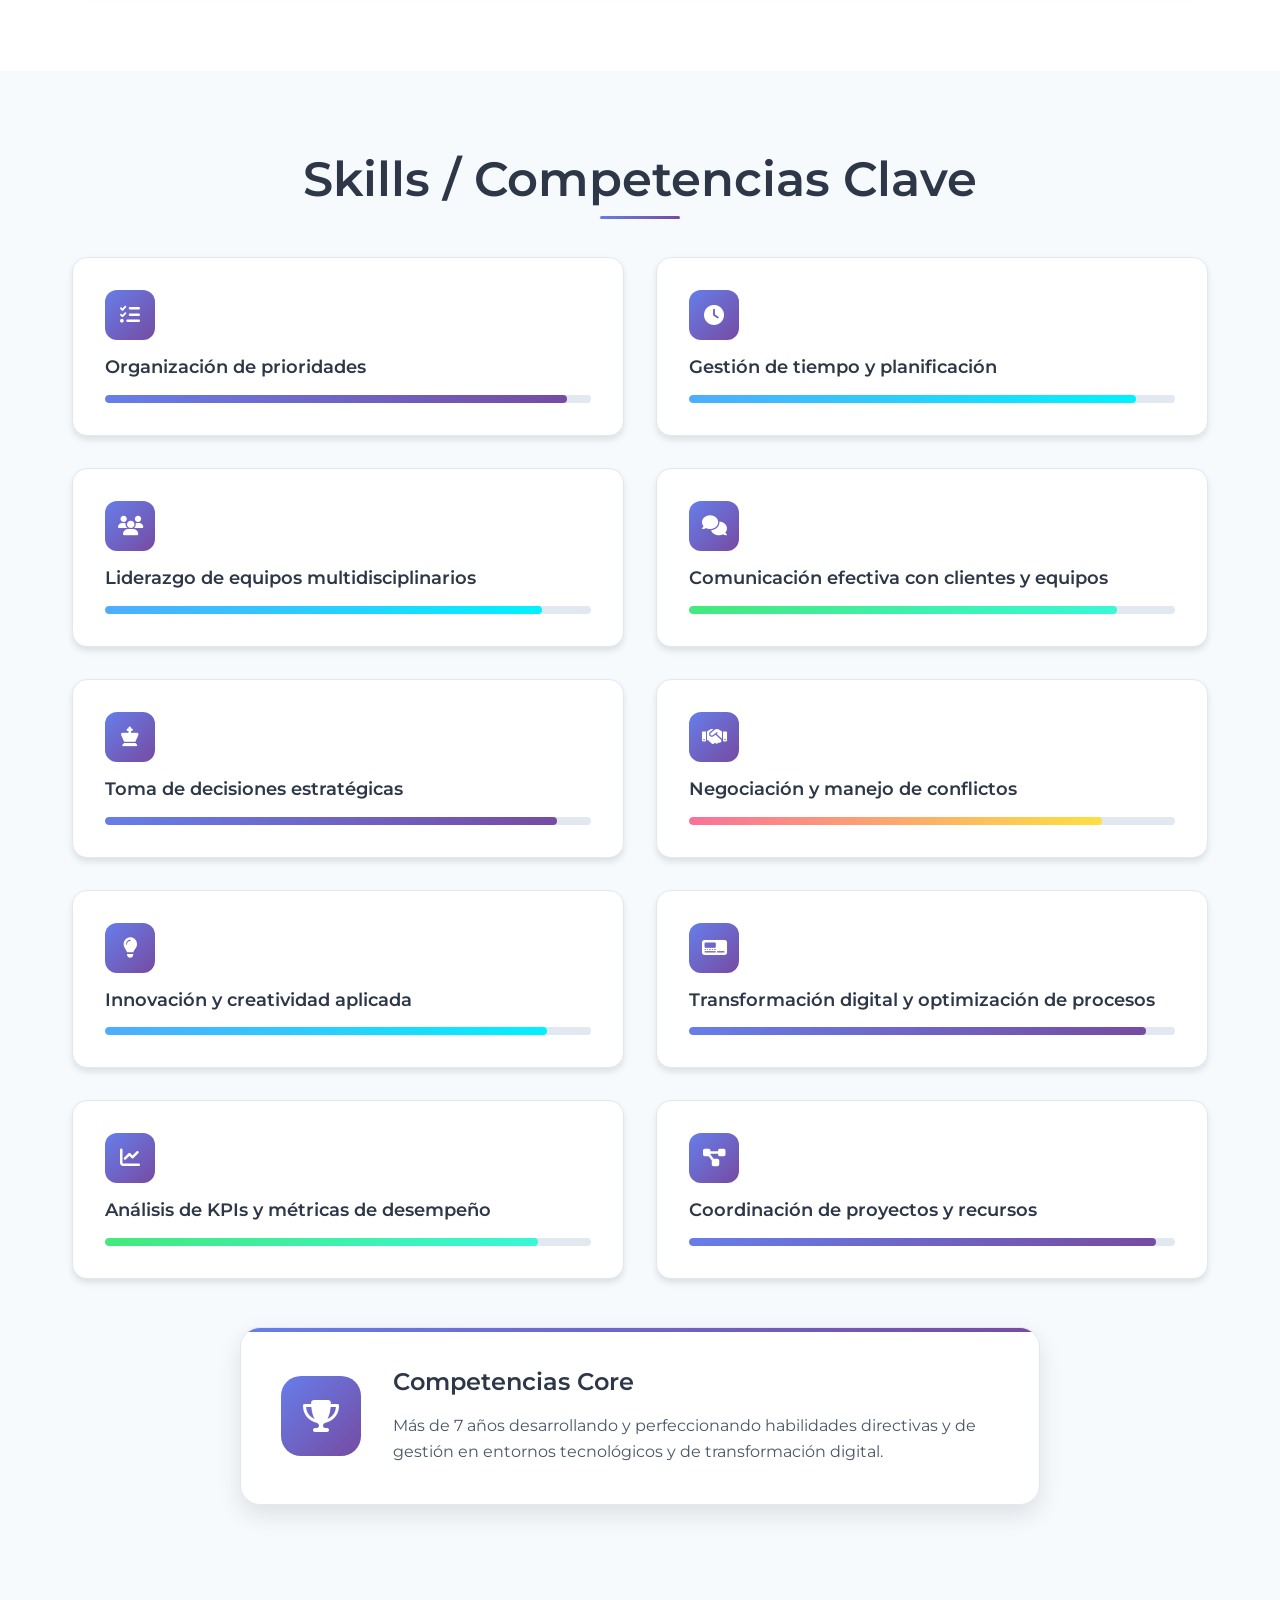
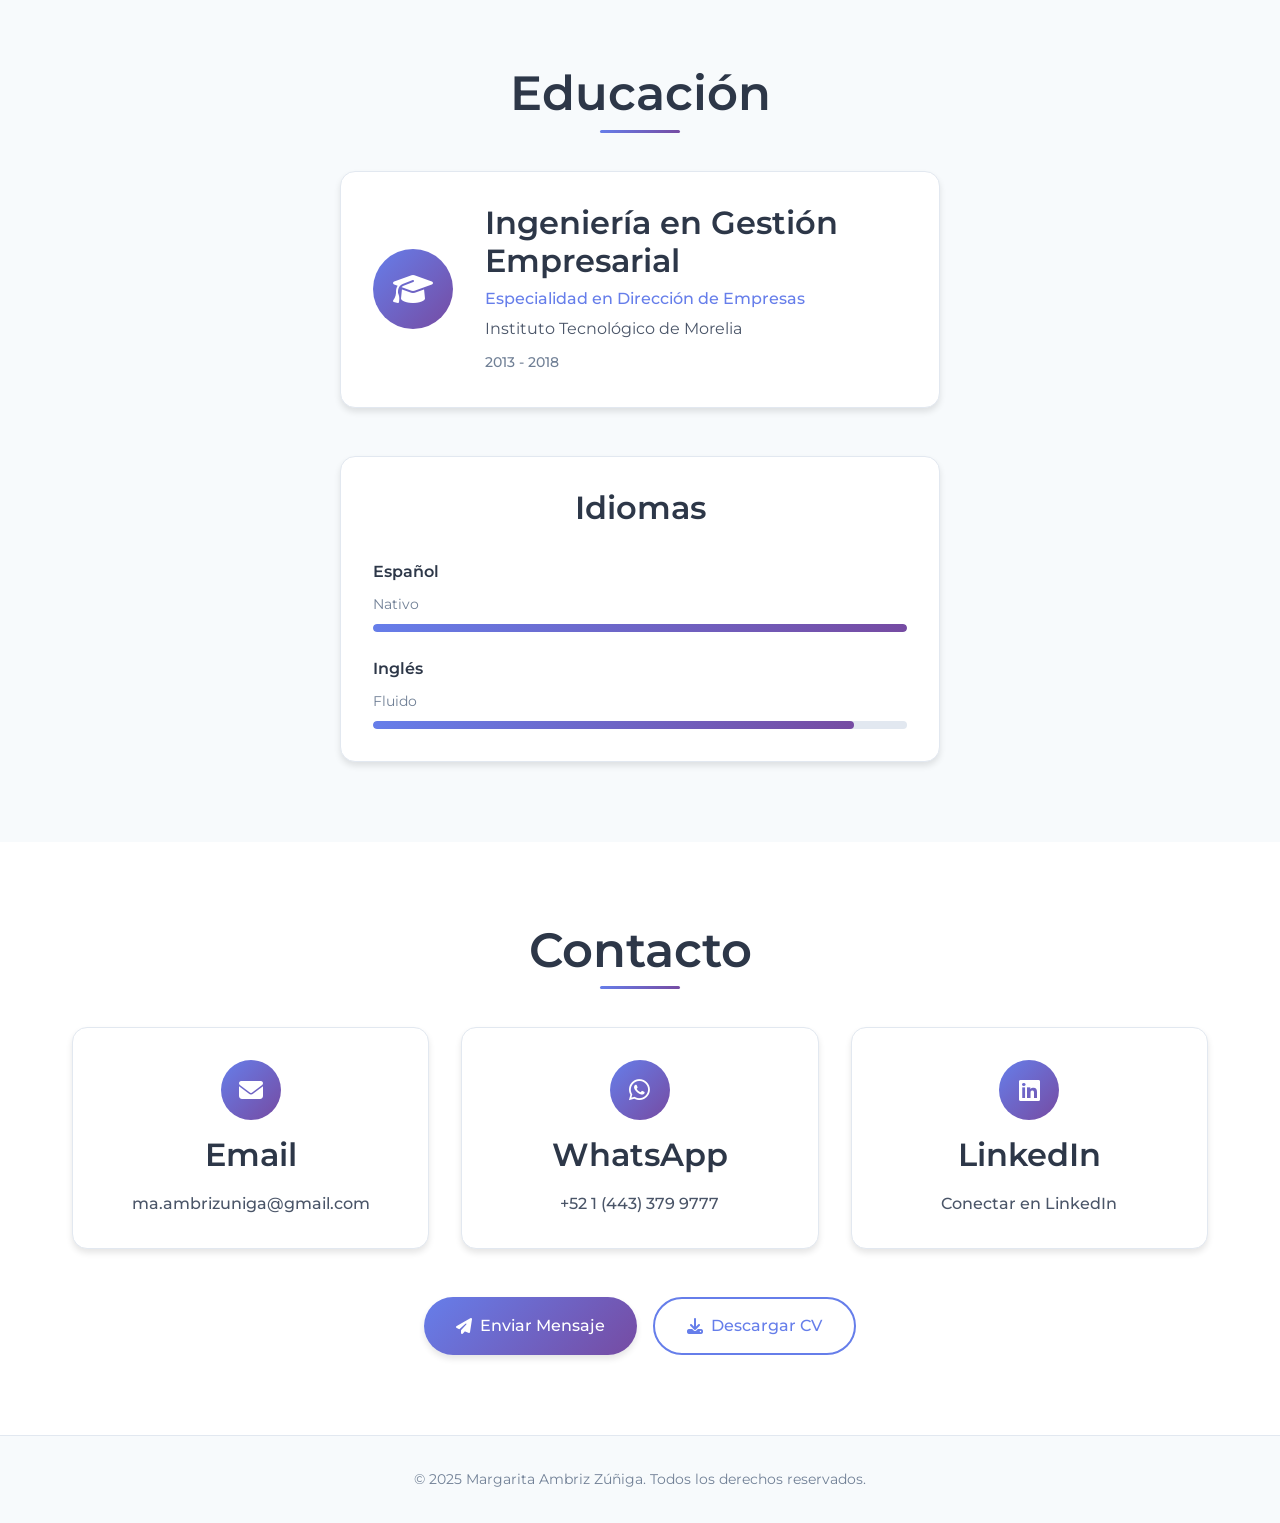
==== commit 2d538eba: "Actulizaciones de textos en Experiencia Profesional" ====
--- a/index.html
+++ b/index.html
@@ -164,9 +164,13 @@
                     <div class="timeline-dot"></div>
                     <div class="timeline-content">
                         <div class="timeline-date">Sept 2021 - Actual</div>
-                        <h3>Dirección General</h3>
+                        <h3>Dirección Comercial y Proyectos</h3>
                         <h4>Emkode</h4>
-                        <p>Liderando la estrategia corporativa y la transformación digital de la empresa.</p>
+                        <p>Lidero la estrategia comercial y la gestión de proyectos, definiendo precios, supervisando
+cobranza y negociando directamente con clientes para maximizar resultados. Coordino y
+dirijo equipos de desarrollo y ventas, asegurando la entrega de proyectos según los
+requerimientos del cliente mediante metodologías ágiles, cumpliendo objetivos, plazos y
+estándares de calidad, impulsando el crecimiento del negocio y la satisfacción del cliente.</p>
                     </div>
                 </div>
 
@@ -176,7 +180,9 @@
                         <div class="timeline-date">Junio 2020 - Oct 2021</div>
                         <h3>Gerente Comercial</h3>
                         <h4>Kiritek</h4>
-                        <p>Desarrollo de estrategias comerciales y gestión de equipos de ventas.</p>
+                        <p>Dirección del equipo de mercadotecnia y ventas, trabajando para lograr el
+posicionamiento de los servicios de software a nivel nacional, con ayuda de la medición
+de KPI´s, análisis de consumidor y servicio al cliente.</p>
                     </div>
                 </div>
 
@@ -186,7 +192,8 @@
                         <div class="timeline-date">Feb 2020 - Junio 2020</div>
                         <h3>Product Owner</h3>
                         <h4>Kiritek</h4>
-                        <p>Gestión de productos y metodologías ágiles en desarrollo de software.</p>
+                        <p>Dirección del equipo de trabajo mediante la metodología SCRUM para el desarrollo de
+nuevos productos de software, dando servicio a clientes en todo México.</p>
                     </div>
                 </div>
 
@@ -196,7 +203,11 @@
                         <div class="timeline-date">Jul 2017 - Ene 2019</div>
                         <h3>Innovación y Proyectos Estratégicos</h3>
                         <h4>Bluebox</h4>
-                        <p>Desarrollo e implementación de proyectos de innovación tecnológica.</p>
+                        <p>Consultor de innovación para PyMEs mexicanas impartiendo cursos para incubación y
+aceleración de sus empresas.
+En el área de proyectos estratégicos se creaba toda la planeación para los nuevos
+proyectos a implementar dentro de la empresa desde la asignación de tareas, recursos y
+capital humano.</p>
                     </div>
                 </div>
 
@@ -206,7 +217,9 @@
                         <div class="timeline-date">Mar 2014 - Dic 2017</div>
                         <h3>Dirección General</h3>
                         <h4>Chumbarindo</h4>
-                        <p>Gestión integral de empresa emergente y desarrollo de estrategias de crecimiento.</p>
+                        <p>Empresa encargada de crear alimentos funcionales a base de alimentos regionales,
+como el nopal y el tamarindo, comenzó como un emprendimiento de escuela y se
+constituyó legalmente en el 2015.</p>
                     </div>
                 </div>
 
@@ -216,7 +229,11 @@
                         <div class="timeline-date">Oct 2015 - Feb 2016</div>
                         <h3>Líder de Proyectos</h3>
                         <h4>Proyectos Inteligentes</h4>
-                        <p>Coordinación y ejecución de proyectos tecnológicos estratégicos.</p>
+                        <p>Desarrollo de proyectos tecnológicos en los cuales era la encargada de alinear y
+desarrollar los procesos necesarios para lograr los objetivos de los clientes (gobiernos o
+iniciativa privada) utilizando diversas herramientas del conocimiento y aplicando
+metodologías y mejores prácticas de acuerdo al sector y necesidades específicas de cada
+organización.</p>
                     </div>
                 </div>
             </div>
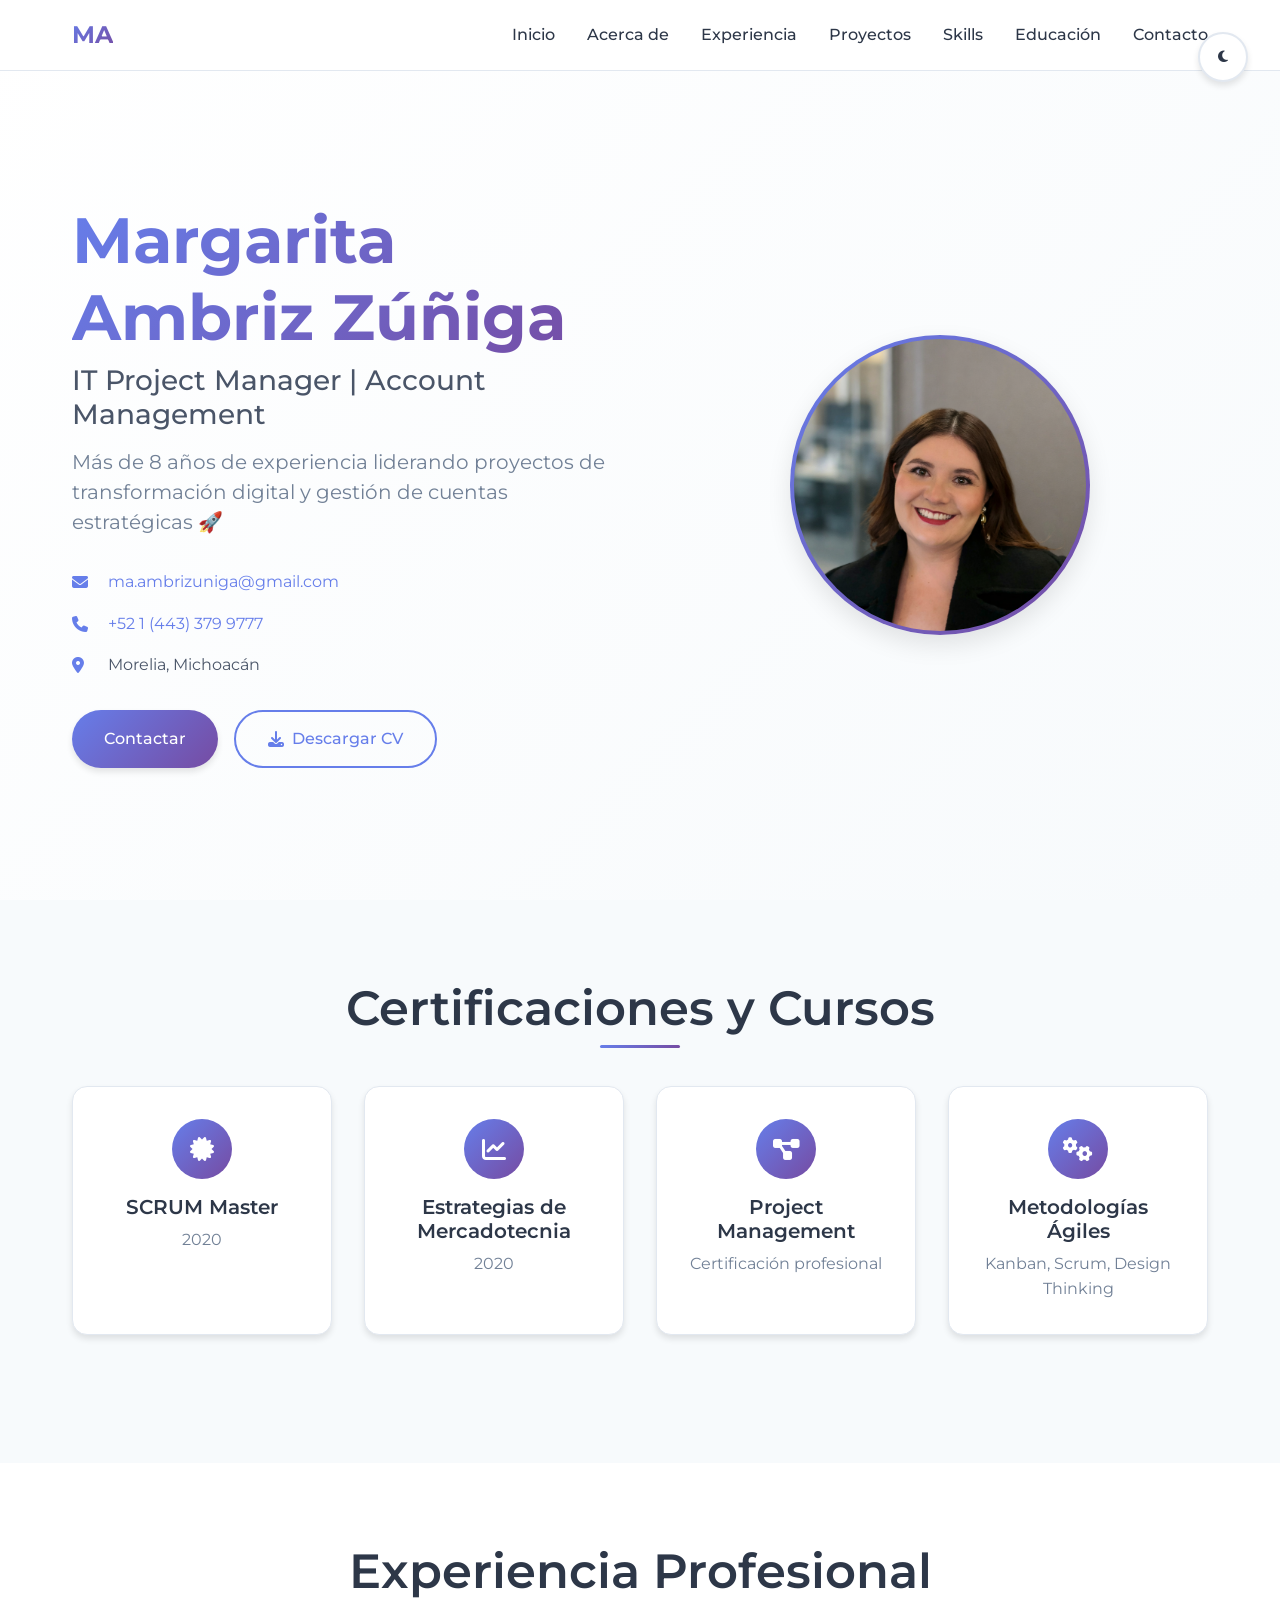
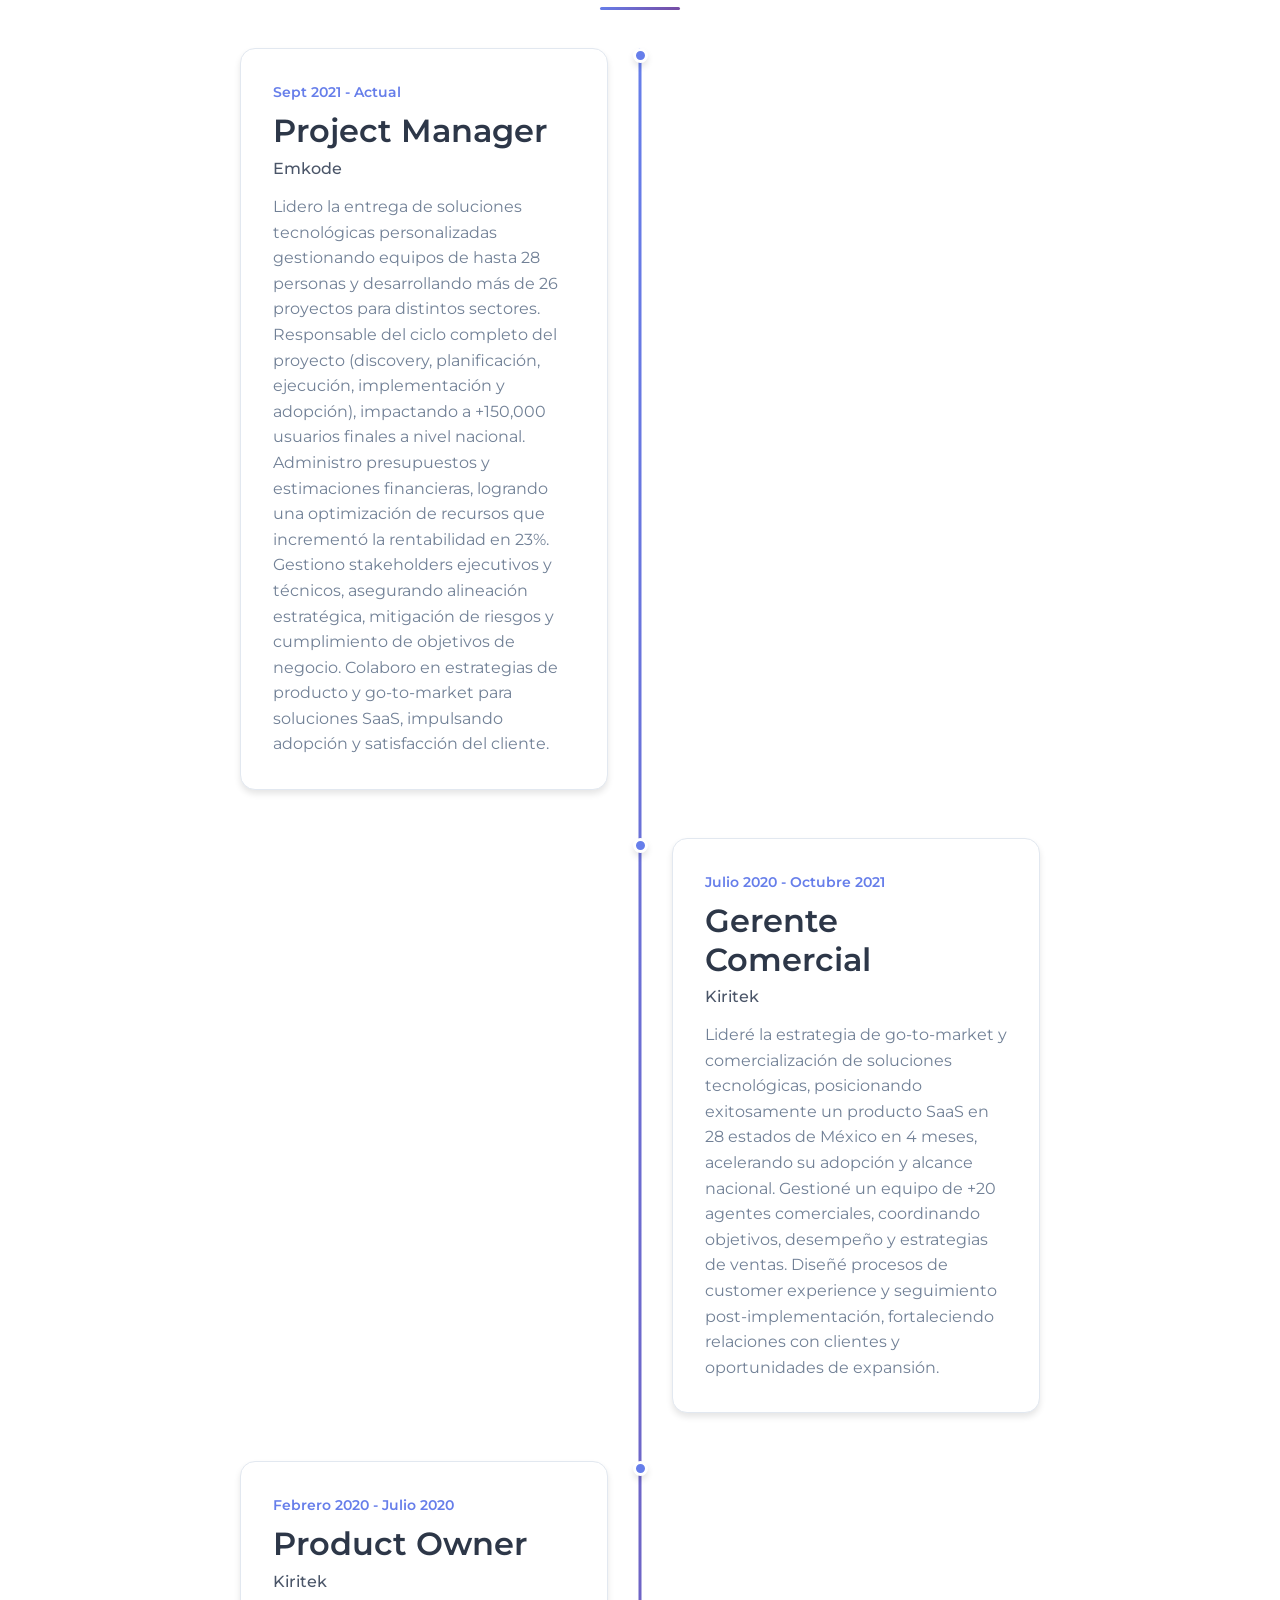
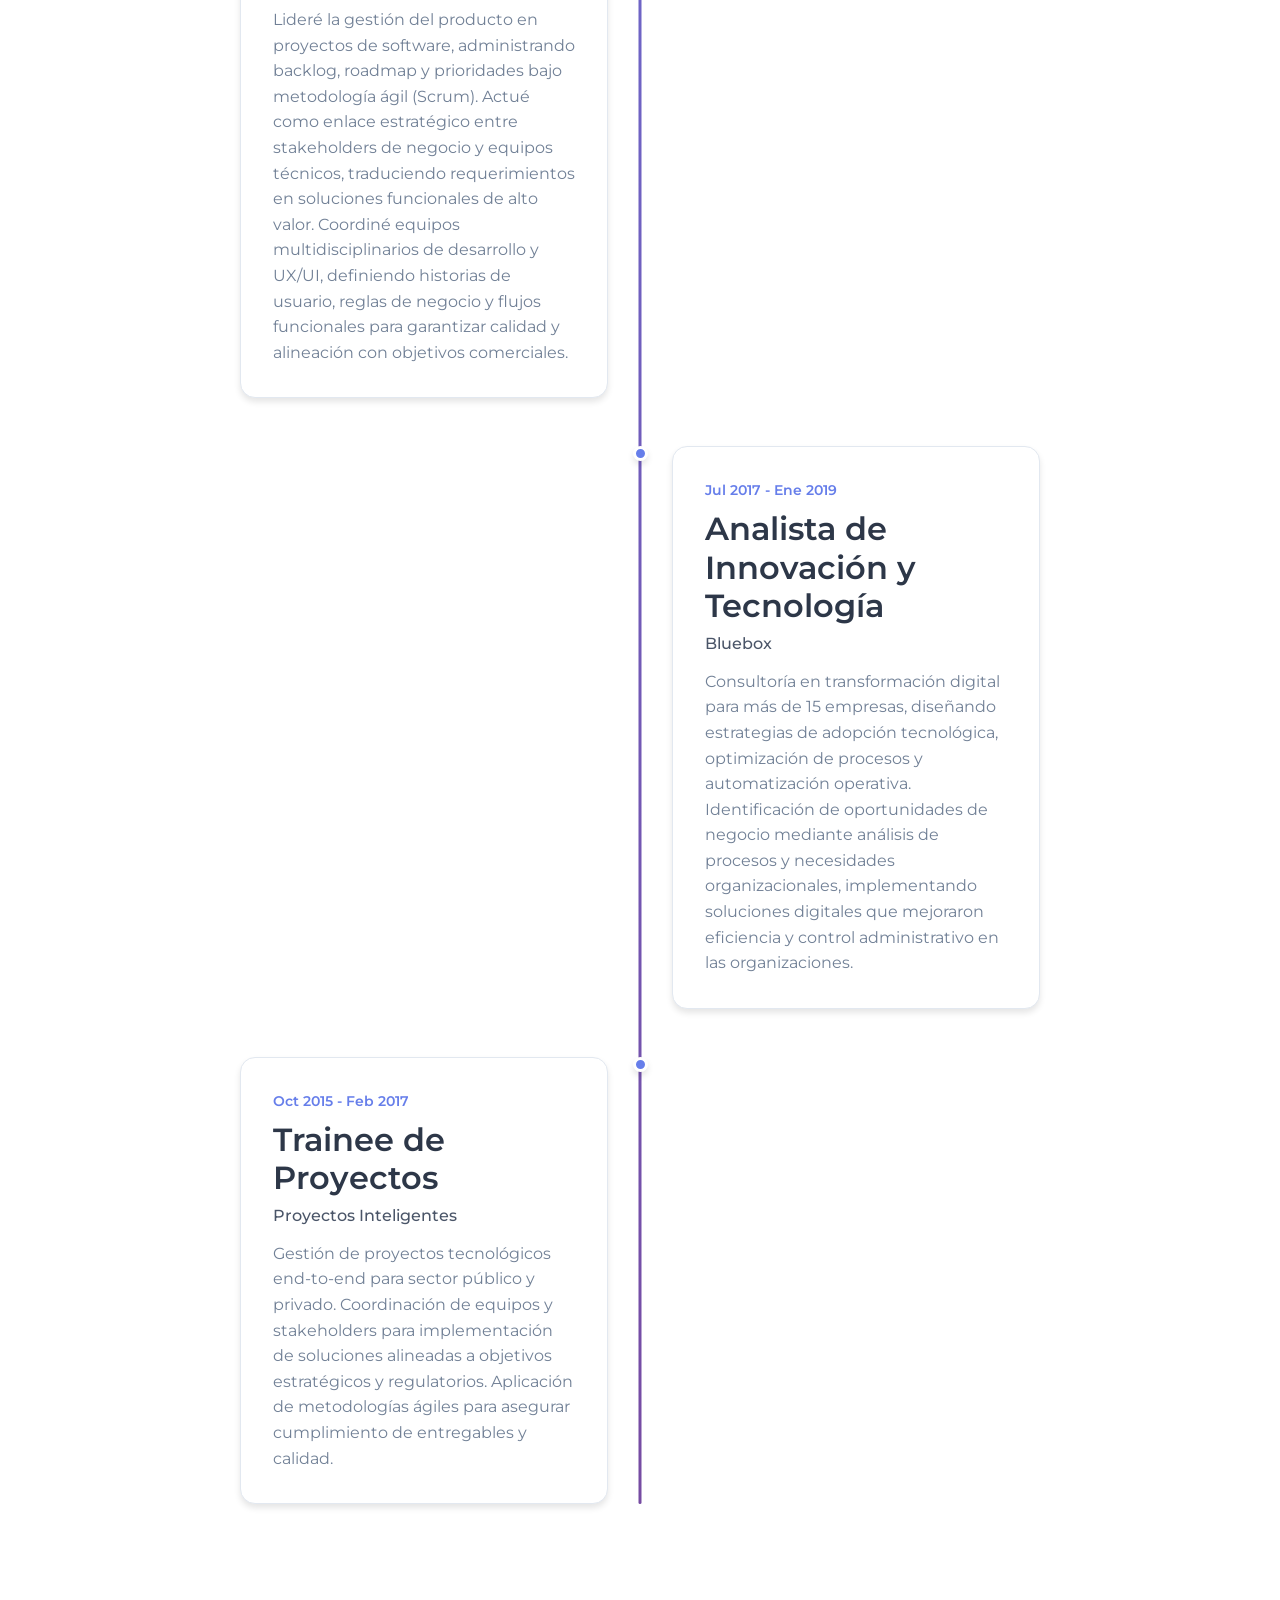
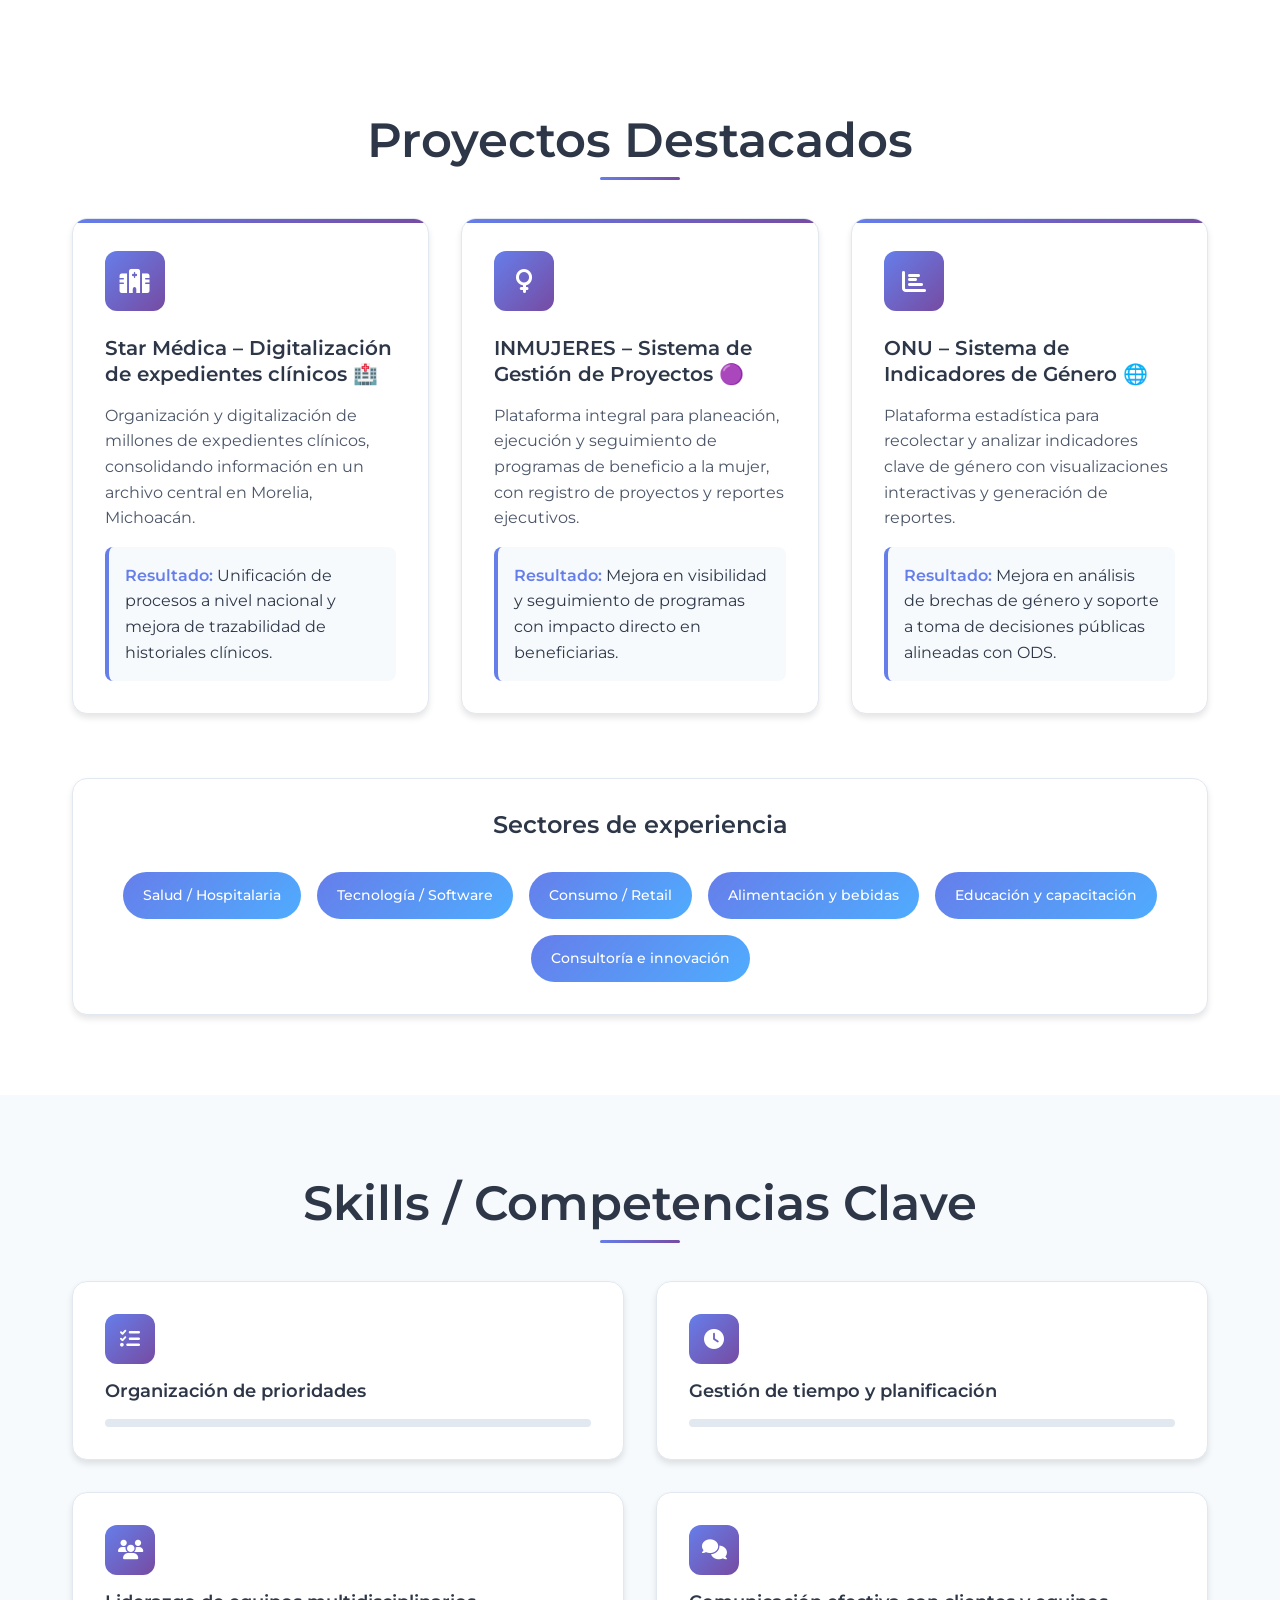
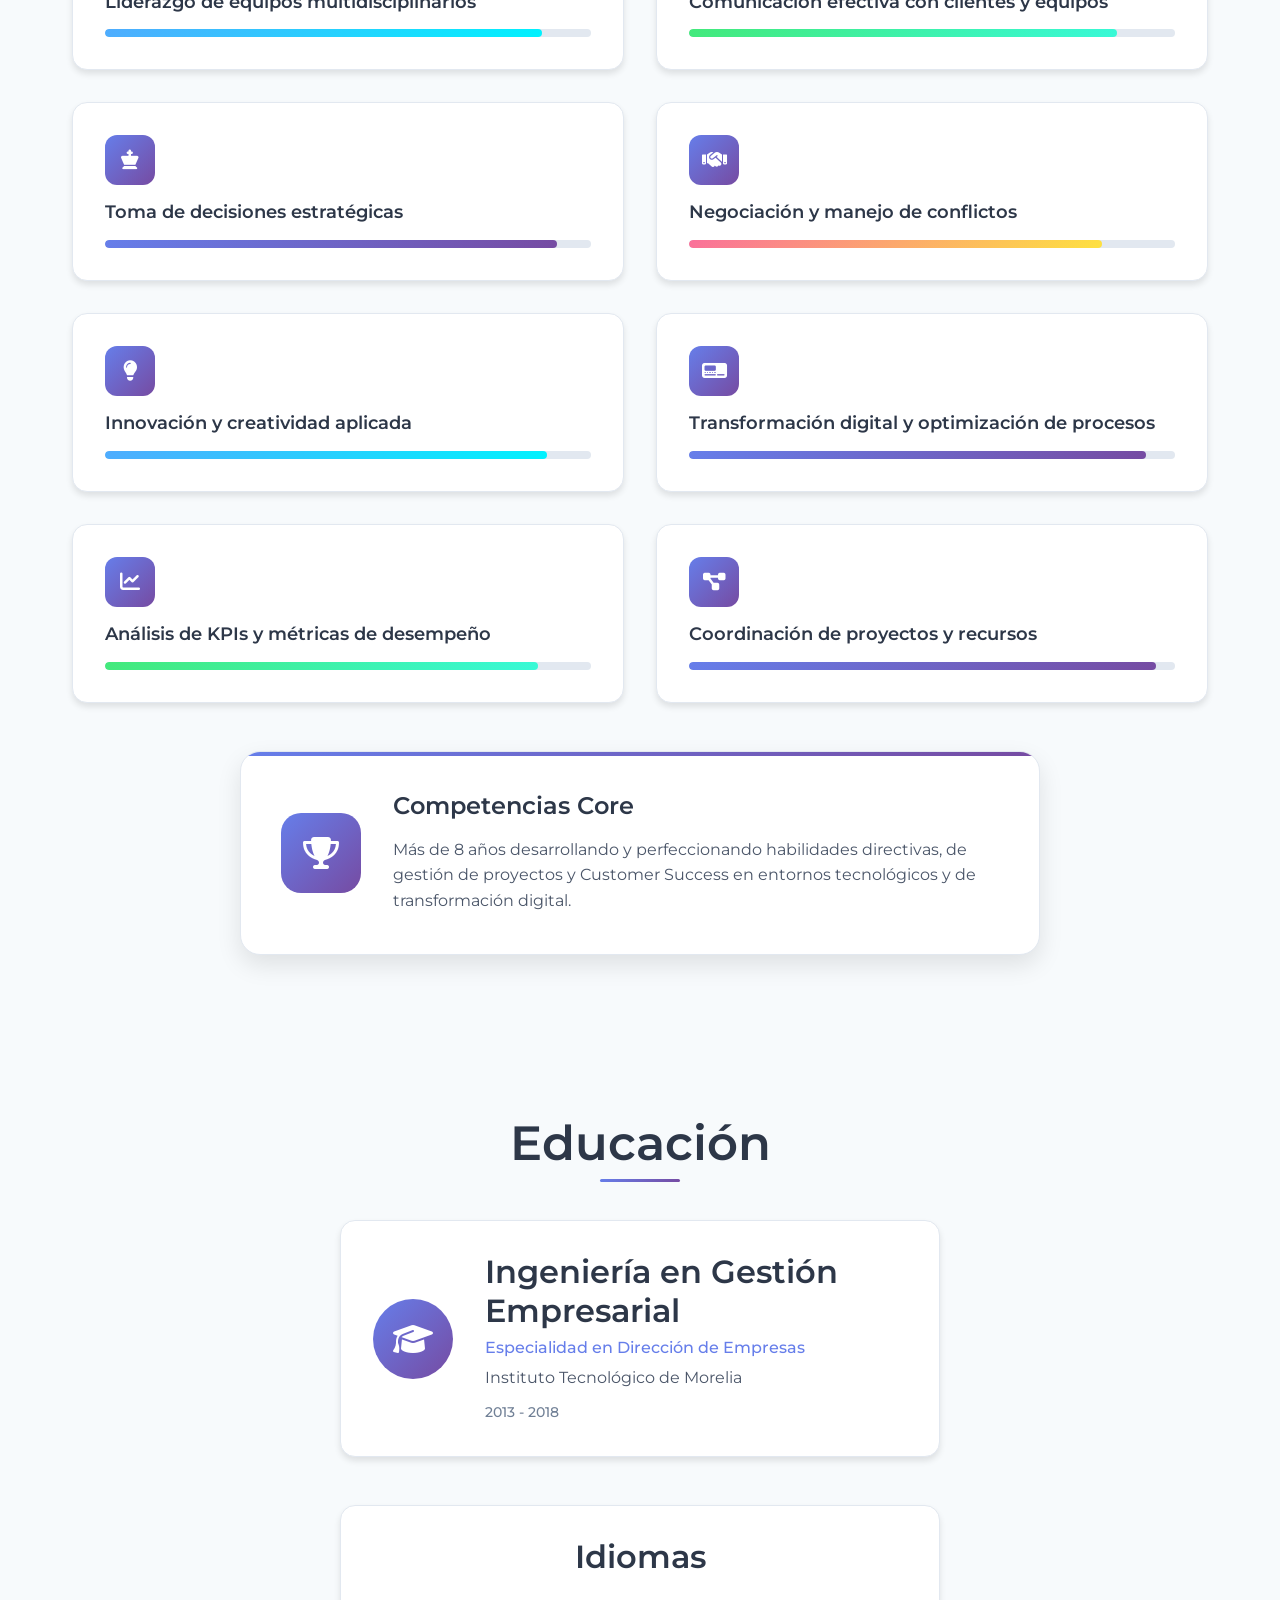
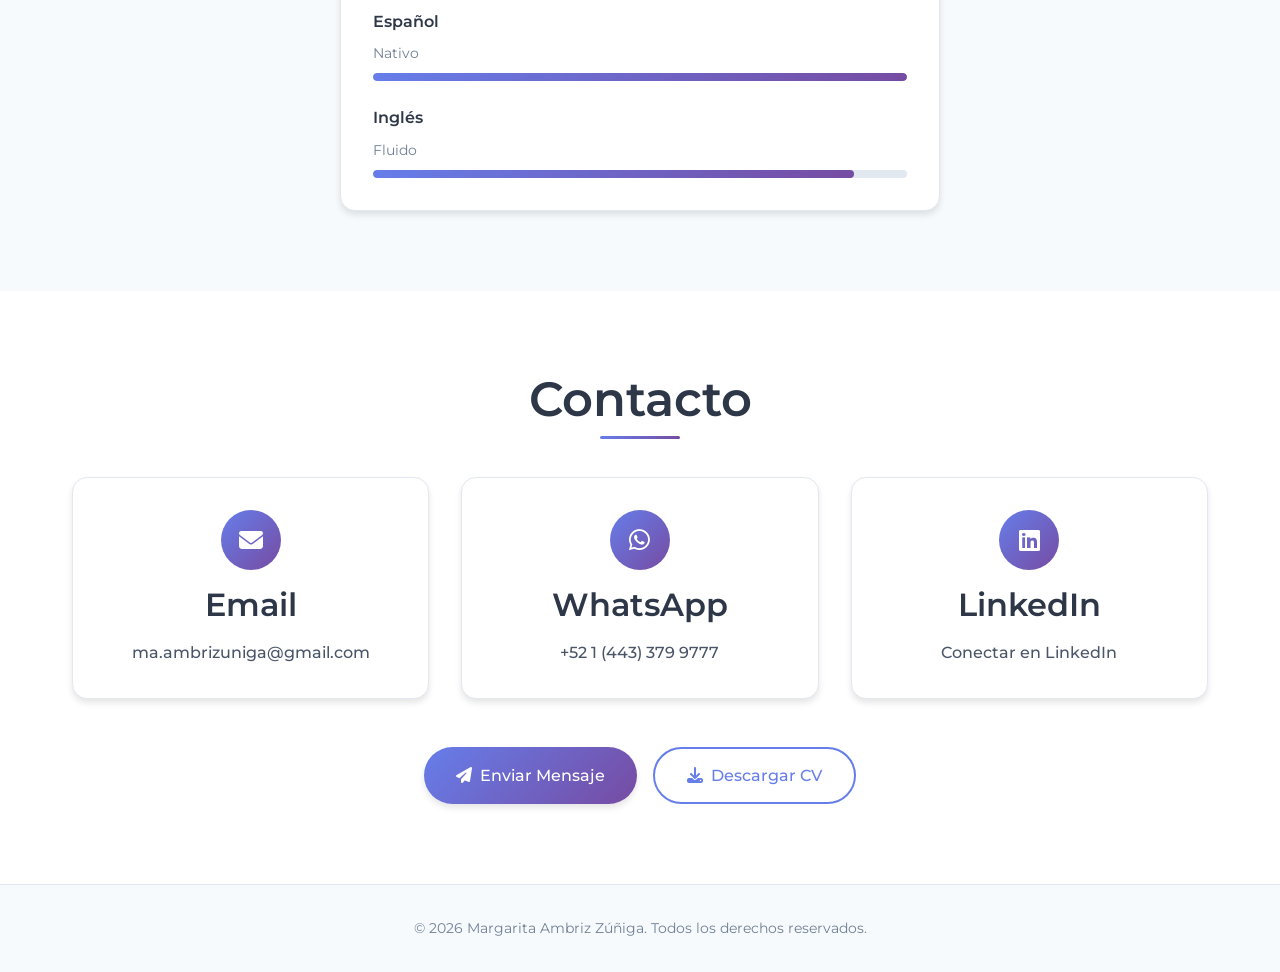
==== commit 38d45b7a: "feat: actualizar contenido con nuevo CV y recursos - Actualizar index.html: título profesional a IT " ====
--- a/index.html
+++ b/index.html
@@ -3,14 +3,14 @@
 <head>
     <meta charset="UTF-8">
     <meta name="viewport" content="width=device-width, initial-scale=1.0">
-    <title>Margarita Ambriz Zúñiga - Ingeniera en Gestión Empresarial</title>
+    <title>Margarita Ambriz Zúñiga - IT Project Manager | Customer Success | Transformación Digital</title>
 
     <!-- SEO Meta Tags -->
-    <meta name="description" content="Margarita Ambriz Zúñiga - Ingeniera en Gestión Empresarial con más de 7 años de experiencia en transformación digital, SCRUM Master y líder de proyectos estratégicos.">
-    <meta name="keywords" content="Ingeniera Gestión Empresarial, SCRUM Master, Transformación Digital, Project Management, Morelia Michoacán">
+    <meta name="description" content="Margarita Ambriz Zúñiga - IT Project Manager con más de 8 años de experiencia en transformación digital, Customer Success, Account Management y gestión de proyectos SaaS.">
+    <meta name="keywords" content="IT Project Manager, Customer Success, Account Management, Transformación Digital, SCRUM Master, Project Management, Morelia Michoacán">
     <meta name="author" content="Margarita Ambriz Zúñiga">
-    <meta property="og:title" content="Margarita Ambriz Zúñiga - Ingeniera en Gestión Empresarial">
-    <meta property="og:description" content="Más de 7 años de experiencia liderando proyectos de transformación digital">
+    <meta property="og:title" content="Margarita Ambriz Zúñiga - IT Project Manager | Customer Success | Transformación Digital">
+    <meta property="og:description" content="Más de 8 años de experiencia liderando proyectos de transformación digital y gestión de cuentas estratégicas">
     <meta property="og:type" content="website">
 
     <!-- Google Fonts -->
@@ -23,6 +23,18 @@
 
     <!-- Font Awesome Icons -->
     <link rel="stylesheet" href="https://cdnjs.cloudflare.com/ajax/libs/font-awesome/6.4.0/css/all.min.css">
+
+    <!-- Google Analytics 4 tag (gtag.js) -->
+    <script async src="https://www.googletagmanager.com/gtag/js?id=G-CXFTX617LX"></script>
+    <script>
+        window.dataLayer = window.dataLayer || [];
+        function gtag(){dataLayer.push(arguments);}
+        gtag('js', new Date());
+        gtag('config', 'G-CXFTX617LX', {
+            page_title: 'Margarita Ambriz Zúñiga - Portfolio',
+            custom_map: {'custom_parameter_1': 'portfolio_visit'}
+        });
+    </script>
 
     <!-- Custom CSS -->
     <link rel="stylesheet" href="style.css">
@@ -64,8 +76,8 @@
             <div class="hero-content">
                 <div class="hero-text">
                     <h1 class="hero-name">Margarita Ambriz Zúñiga</h1>
-                    <h2 class="hero-title">Ingeniera en Gestión Empresarial</h2>
-                    <p class="hero-subtitle">Más de 7 años de experiencia liderando proyectos de transformación digital 🚀</p>
+                    <h2 class="hero-title">IT Project Manager | Account Management</h2>
+                    <p class="hero-subtitle">Más de 8 años de experiencia liderando proyectos de transformación digital y gestión de cuentas estratégicas 🚀</p>
 
                     <div class="hero-contact">
                         <div class="contact-item">
@@ -84,7 +96,7 @@
 
                     <div class="hero-buttons">
                         <a href="#contact" class="btn btn-primary">Contactar</a>
-                        <a href="#" class="btn btn-secondary" id="downloadCV">
+                        <a href="#" class="btn btn-secondary download-cv" id="downloadCV">
                             <i class="fas fa-download"></i>
                             Descargar CV
                         </a>
@@ -93,7 +105,7 @@
 
                 <div class="hero-image">
                     <div class="profile-photo">
-                        <img src="files/profile.jpeg" alt="Margarita Ambriz Zúñiga" id="profileImg">
+                        <img src="files/profile.png" alt="Margarita Ambriz Zúñiga" id="profileImg">
                     </div>
                 </div>
             </div>
@@ -139,7 +151,7 @@
                 </div>
             </div>
 
-            <div class="courses-taught">
+            <!-- <div class="courses-taught">
                 <h3>Cursos Impartidos</h3>
                 <div class="courses-list">
                     <span class="course-tag">Design Thinking (2018)</span>
@@ -150,7 +162,7 @@
                     <span class="course-tag">Mapa de Empatía (2021)</span>
                     <span class="course-tag">SCRUM Master (2022)</span>
                 </div>
-            </div>
+            </div> -->
         </div>
     </section>
 
@@ -164,36 +176,29 @@
                     <div class="timeline-dot"></div>
                     <div class="timeline-content">
                         <div class="timeline-date">Sept 2021 - Actual</div>
-                        <h3>Dirección Comercial y Proyectos</h3>
+                        <h3>Project Manager</h3>
                         <h4>Emkode</h4>
-                        <p>Lidero la estrategia comercial y la gestión de proyectos, definiendo precios, supervisando
-cobranza y negociando directamente con clientes para maximizar resultados. Coordino y
-dirijo equipos de desarrollo y ventas, asegurando la entrega de proyectos según los
-requerimientos del cliente mediante metodologías ágiles, cumpliendo objetivos, plazos y
-estándares de calidad, impulsando el crecimiento del negocio y la satisfacción del cliente.</p>
+                        <p>Lidero la entrega de soluciones tecnológicas personalizadas gestionando equipos de hasta 28 personas y desarrollando más de 26 proyectos para distintos sectores. Responsable del ciclo completo del proyecto (discovery, planificación, ejecución, implementación y adopción), impactando a +150,000 usuarios finales a nivel nacional. Administro presupuestos y estimaciones financieras, logrando una optimización de recursos que incrementó la rentabilidad en 23%. Gestiono stakeholders ejecutivos y técnicos, asegurando alineación estratégica, mitigación de riesgos y cumplimiento de objetivos de negocio. Colaboro en estrategias de producto y go-to-market para soluciones SaaS, impulsando adopción y satisfacción del cliente.</p>
                     </div>
                 </div>
 
                 <div class="timeline-item">
                     <div class="timeline-dot"></div>
                     <div class="timeline-content">
-                        <div class="timeline-date">Junio 2020 - Oct 2021</div>
+                        <div class="timeline-date">Julio 2020 - Octubre 2021</div>
                         <h3>Gerente Comercial</h3>
                         <h4>Kiritek</h4>
-                        <p>Dirección del equipo de mercadotecnia y ventas, trabajando para lograr el
-posicionamiento de los servicios de software a nivel nacional, con ayuda de la medición
-de KPI´s, análisis de consumidor y servicio al cliente.</p>
+                        <p>Lideré la estrategia de go-to-market y comercialización de soluciones tecnológicas, posicionando exitosamente un producto SaaS en 28 estados de México en 4 meses, acelerando su adopción y alcance nacional. Gestioné un equipo de +20 agentes comerciales, coordinando objetivos, desempeño y estrategias de ventas. Diseñé procesos de customer experience y seguimiento post-implementación, fortaleciendo relaciones con clientes y oportunidades de expansión.</p>
                     </div>
                 </div>
 
                 <div class="timeline-item">
                     <div class="timeline-dot"></div>
                     <div class="timeline-content">
-                        <div class="timeline-date">Feb 2020 - Junio 2020</div>
+                        <div class="timeline-date">Febrero 2020 - Julio 2020</div>
                         <h3>Product Owner</h3>
                         <h4>Kiritek</h4>
-                        <p>Dirección del equipo de trabajo mediante la metodología SCRUM para el desarrollo de
-nuevos productos de software, dando servicio a clientes en todo México.</p>
+                        <p>Lideré la gestión del producto en proyectos de software, administrando backlog, roadmap y prioridades bajo metodología ágil (Scrum). Actué como enlace estratégico entre stakeholders de negocio y equipos técnicos, traduciendo requerimientos en soluciones funcionales de alto valor. Coordiné equipos multidisciplinarios de desarrollo y UX/UI, definiendo historias de usuario, reglas de negocio y flujos funcionales para garantizar calidad y alineación con objetivos comerciales.</p>
                     </div>
                 </div>
 
@@ -201,39 +206,19 @@
                     <div class="timeline-dot"></div>
                     <div class="timeline-content">
                         <div class="timeline-date">Jul 2017 - Ene 2019</div>
-                        <h3>Innovación y Proyectos Estratégicos</h3>
+                        <h3>Analista de Innovación y Tecnología</h3>
                         <h4>Bluebox</h4>
-                        <p>Consultor de innovación para PyMEs mexicanas impartiendo cursos para incubación y
-aceleración de sus empresas.
-En el área de proyectos estratégicos se creaba toda la planeación para los nuevos
-proyectos a implementar dentro de la empresa desde la asignación de tareas, recursos y
-capital humano.</p>
+                        <p>Consultoría en transformación digital para más de 15 empresas, diseñando estrategias de adopción tecnológica, optimización de procesos y automatización operativa. Identificación de oportunidades de negocio mediante análisis de procesos y necesidades organizacionales, implementando soluciones digitales que mejoraron eficiencia y control administrativo en las organizaciones.</p>
                     </div>
                 </div>
 
                 <div class="timeline-item">
                     <div class="timeline-dot"></div>
                     <div class="timeline-content">
-                        <div class="timeline-date">Mar 2014 - Dic 2017</div>
-                        <h3>Dirección General</h3>
-                        <h4>Chumbarindo</h4>
-                        <p>Empresa encargada de crear alimentos funcionales a base de alimentos regionales,
-como el nopal y el tamarindo, comenzó como un emprendimiento de escuela y se
-constituyó legalmente en el 2015.</p>
-                    </div>
-                </div>
-
-                <div class="timeline-item">
-                    <div class="timeline-dot"></div>
-                    <div class="timeline-content">
-                        <div class="timeline-date">Oct 2015 - Feb 2016</div>
-                        <h3>Líder de Proyectos</h3>
+                        <div class="timeline-date">Oct 2015 - Feb 2017</div>
+                        <h3>Trainee de Proyectos</h3>
                         <h4>Proyectos Inteligentes</h4>
-                        <p>Desarrollo de proyectos tecnológicos en los cuales era la encargada de alinear y
-desarrollar los procesos necesarios para lograr los objetivos de los clientes (gobiernos o
-iniciativa privada) utilizando diversas herramientas del conocimiento y aplicando
-metodologías y mejores prácticas de acuerdo al sector y necesidades específicas de cada
-organización.</p>
+                        <p>Gestión de proyectos tecnológicos end-to-end para sector público y privado. Coordinación de equipos y stakeholders para implementación de soluciones alineadas a objetivos estratégicos y regulatorios. Aplicación de metodologías ágiles para asegurar cumplimiento de entregables y calidad.</p>
                     </div>
                 </div>
             </div>
@@ -251,32 +236,10 @@
                     <div class="project-icon">
                         <i class="fas fa-hospital"></i>
                     </div>
-                    <h3>Digitalización de expedientes clínicos 🏥</h3>
+                    <h3>Star Médica – Digitalización de expedientes clínicos 🏥</h3>
                     <p>Organización y digitalización de millones de expedientes clínicos, consolidando información en un archivo central en Morelia, Michoacán.</p>
                     <div class="project-result">
-                        <strong>Resultado:</strong> Unificación de procesos a nivel nacional, mejora en la trazabilidad y reducción de espacios físicos.
-                    </div>
-                </div>
-
-                <div class="project-card">
-                    <div class="project-icon">
-                        <i class="fas fa-credit-card"></i>
-                    </div>
-                    <h3>App de pagos 💳</h3>
-                    <p>Desarrollo de aplicación móvil y web para agilizar cobros hospitalarios e integrar sistemas existentes.</p>
-                    <div class="project-result">
-                        <strong>Resultado:</strong> Reducción de errores humanos, mayor velocidad en cobros y control total de transacciones.
-                    </div>
-                </div>
-
-                <div class="project-card">
-                    <div class="project-icon">
-                        <i class="fas fa-chart-pie"></i>
-                    </div>
-                    <h3>ERP personalizado 🧃</h3>
-                    <p>Implementación de un sistema ERP para centralizar ventas, producción, finanzas y nómina.</p>
-                    <div class="project-result">
-                        <strong>Resultado:</strong> Visibilidad y control total de la operación, reducción de errores contables y mejor toma de decisiones.
+                        <strong>Resultado:</strong> Unificación de procesos a nivel nacional y mejora de trazabilidad de historiales clínicos.
                     </div>
                 </div>
 
@@ -286,16 +249,8 @@
                     </div>
                     <h3>INMUJERES – Sistema de Gestión de Proyectos 🟣</h3>
                     <p>Plataforma integral para planeación, ejecución y seguimiento de programas de beneficio a la mujer, con registro de proyectos y reportes ejecutivos.</p>
-                </div>
-
-                <div class="project-card">
-                    <div class="project-icon">
-                        <i class="fas fa-globe"></i>
-                    </div>
-                    <h3>Concurso internacional – Plataforma de participación de videos 🌎</h3>
-                    <p>Desarrollo de plataforma web para concurso creativo en más de 50 países, con moderación de contenidos, votación y selección automatizada de ganadores.</p>
                     <div class="project-result">
-                        <strong>Resultado:</strong> Participación masiva exitosa y gran impacto de marca internacional.
+                        <strong>Resultado:</strong> Mejora en visibilidad y seguimiento de programas con impacto directo en beneficiarias.
                     </div>
                 </div>
 
@@ -459,7 +414,7 @@
                     </div>
                     <div class="summary-content">
                         <h3>Competencias Core</h3>
-                        <p>Más de 7 años desarrollando y perfeccionando habilidades directivas y de gestión en entornos tecnológicos y de transformación digital.</p>
+                        <p>Más de 8 años desarrollando y perfeccionando habilidades directivas, de gestión de proyectos y Customer Success en entornos tecnológicos y de transformación digital.</p>
                     </div>
                 </div>
             </div>
@@ -544,7 +499,7 @@
                         <i class="fas fa-paper-plane"></i>
                         Enviar Mensaje
                     </a>
-                    <a href="#" class="btn btn-secondary" id="downloadCVFooter">
+                    <a href="#" class="btn btn-secondary download-cv" id="downloadCVFooter">
                         <i class="fas fa-download"></i>
                         Descargar CV
                     </a>
@@ -556,7 +511,7 @@
     <!-- Footer -->
     <footer class="footer">
         <div class="container">
-            <p>&copy; 2025 Margarita Ambriz Zúñiga. Todos los derechos reservados.</p>
+            <p>&copy; 2026 Margarita Ambriz Zúñiga. Todos los derechos reservados.</p>
         </div>
     </footer>
 
